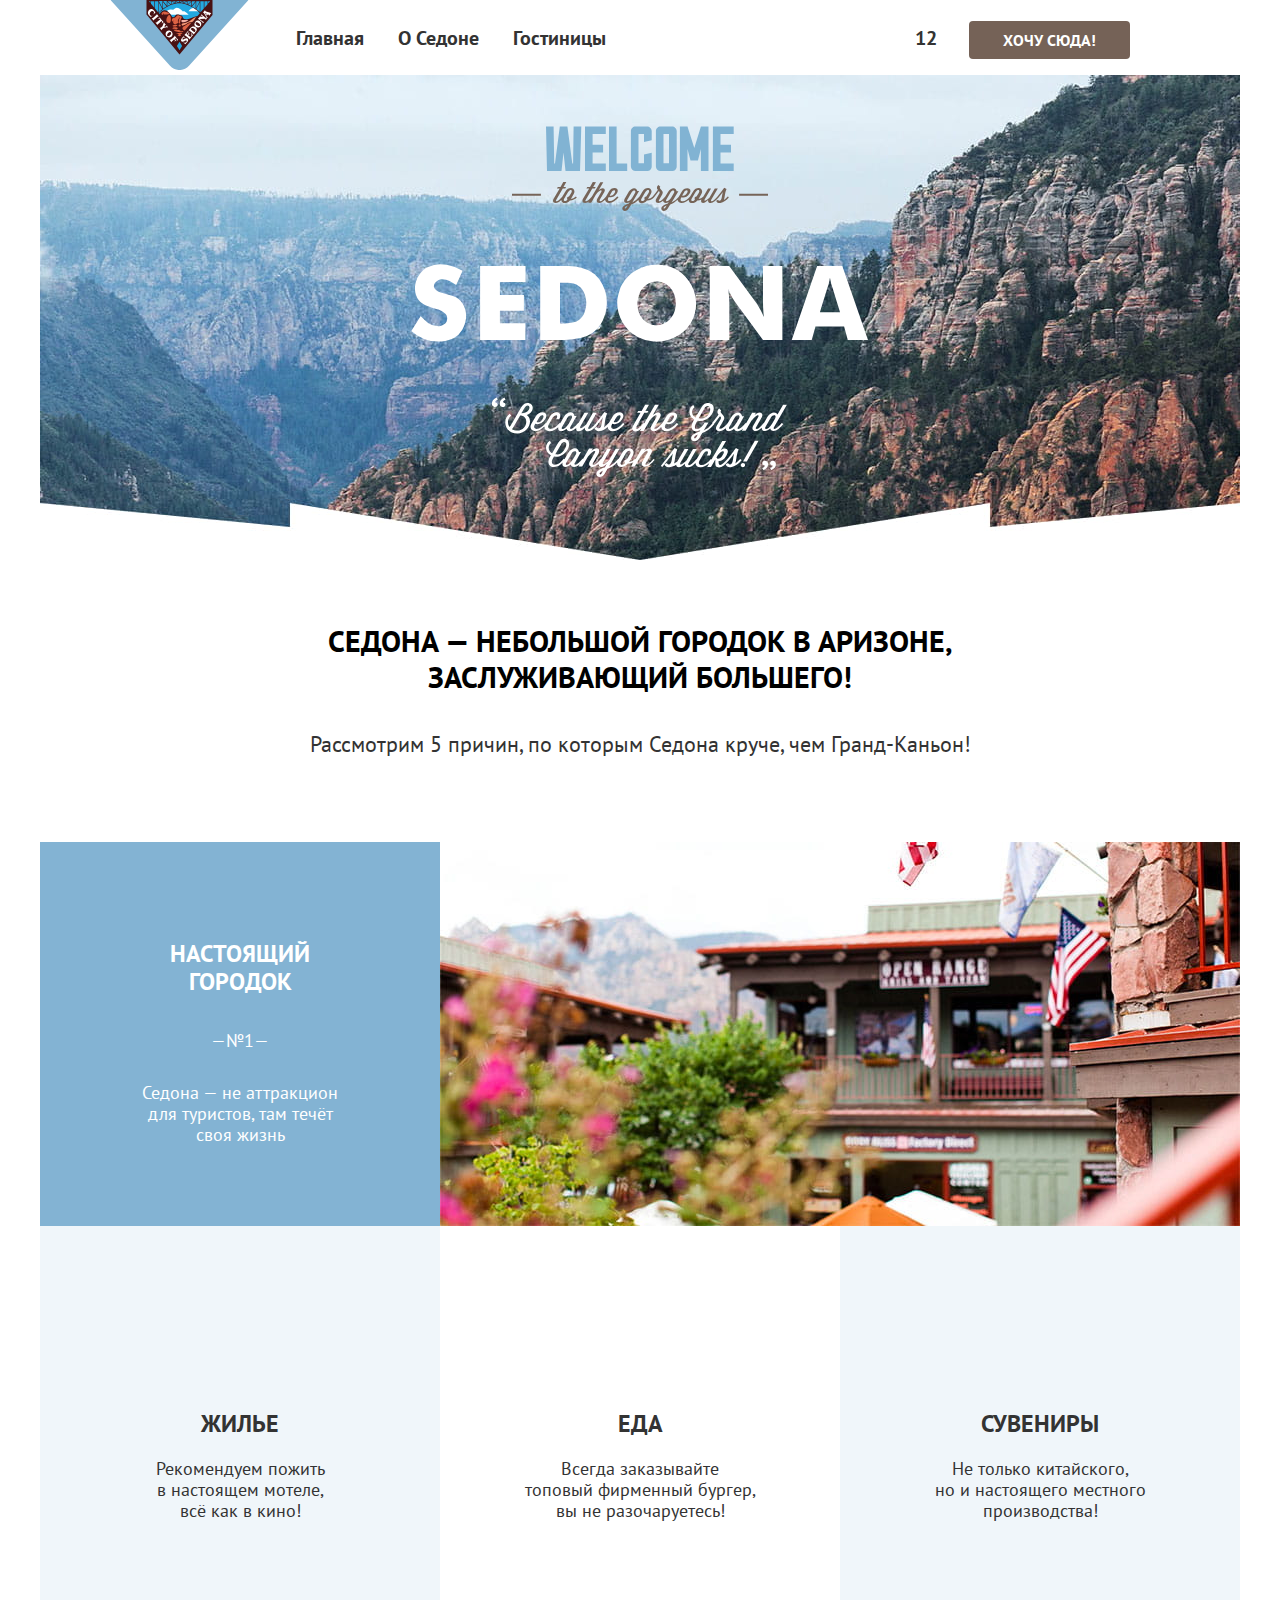
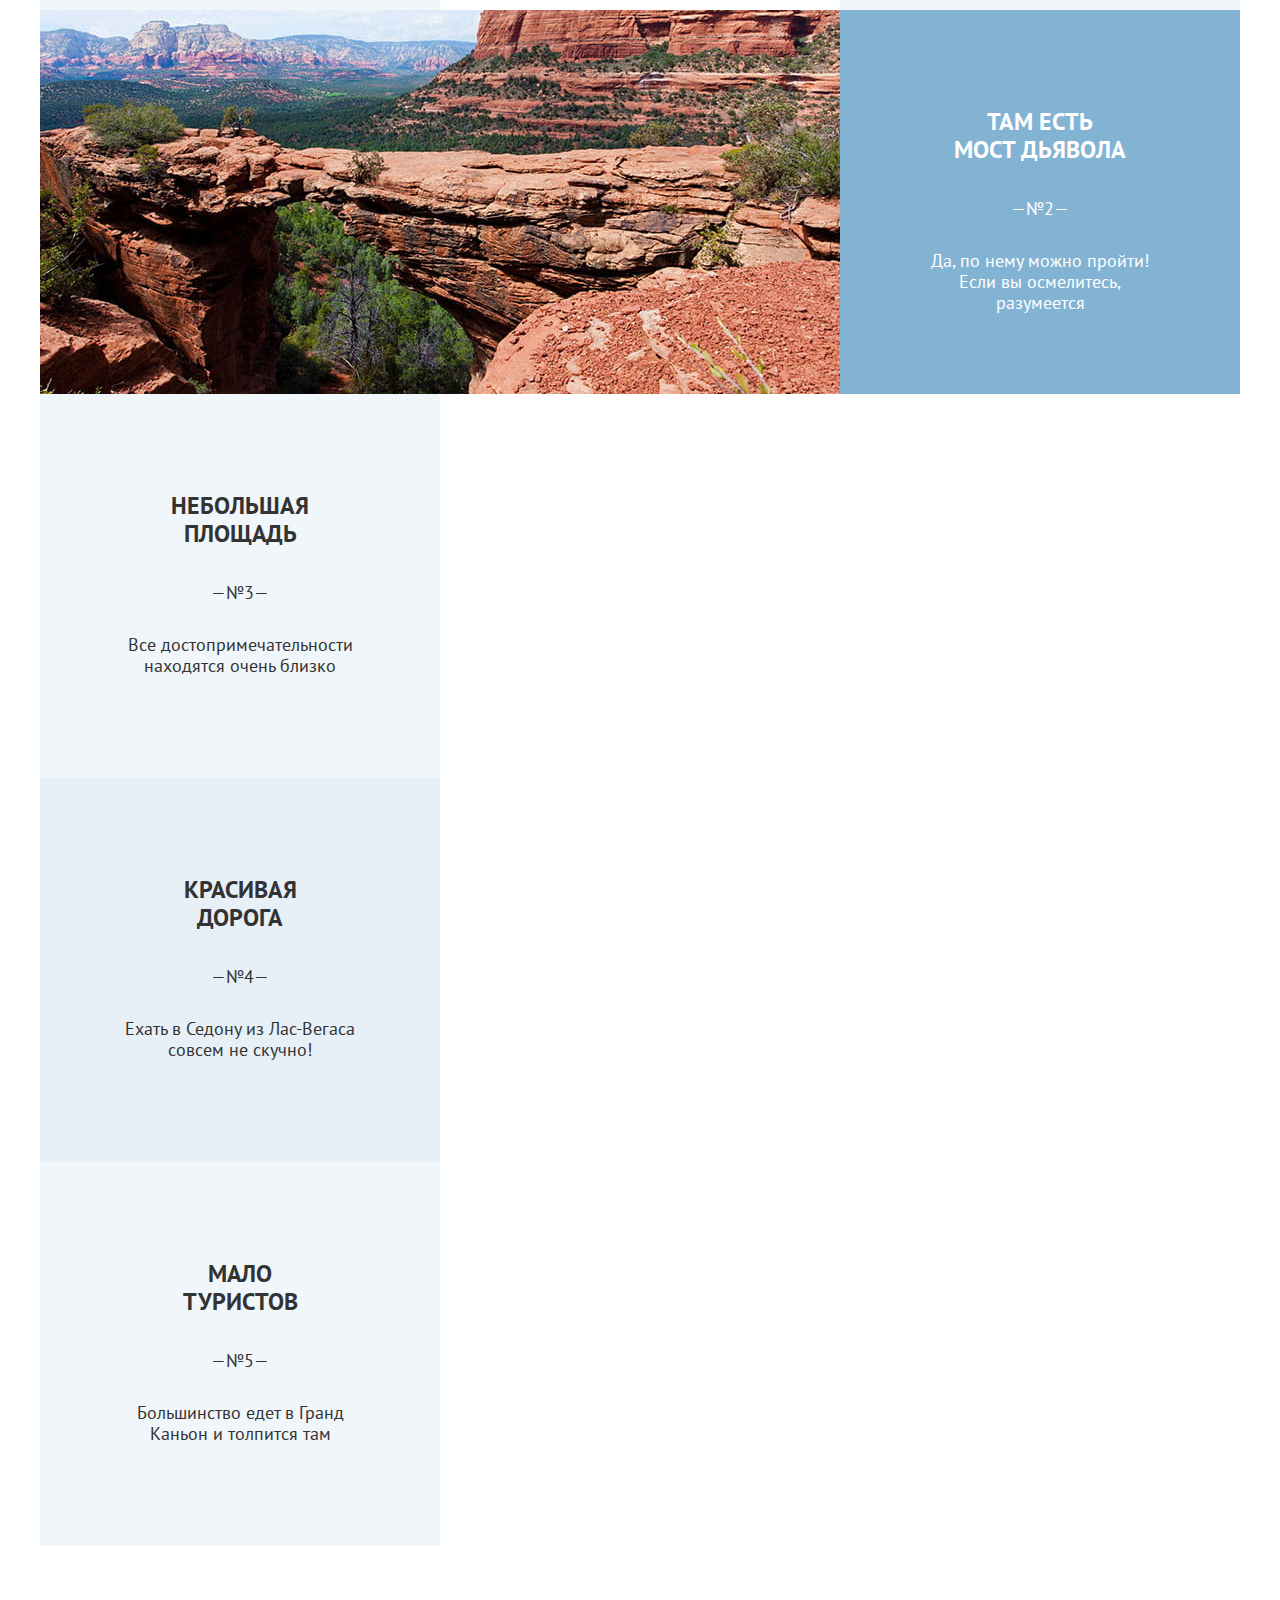
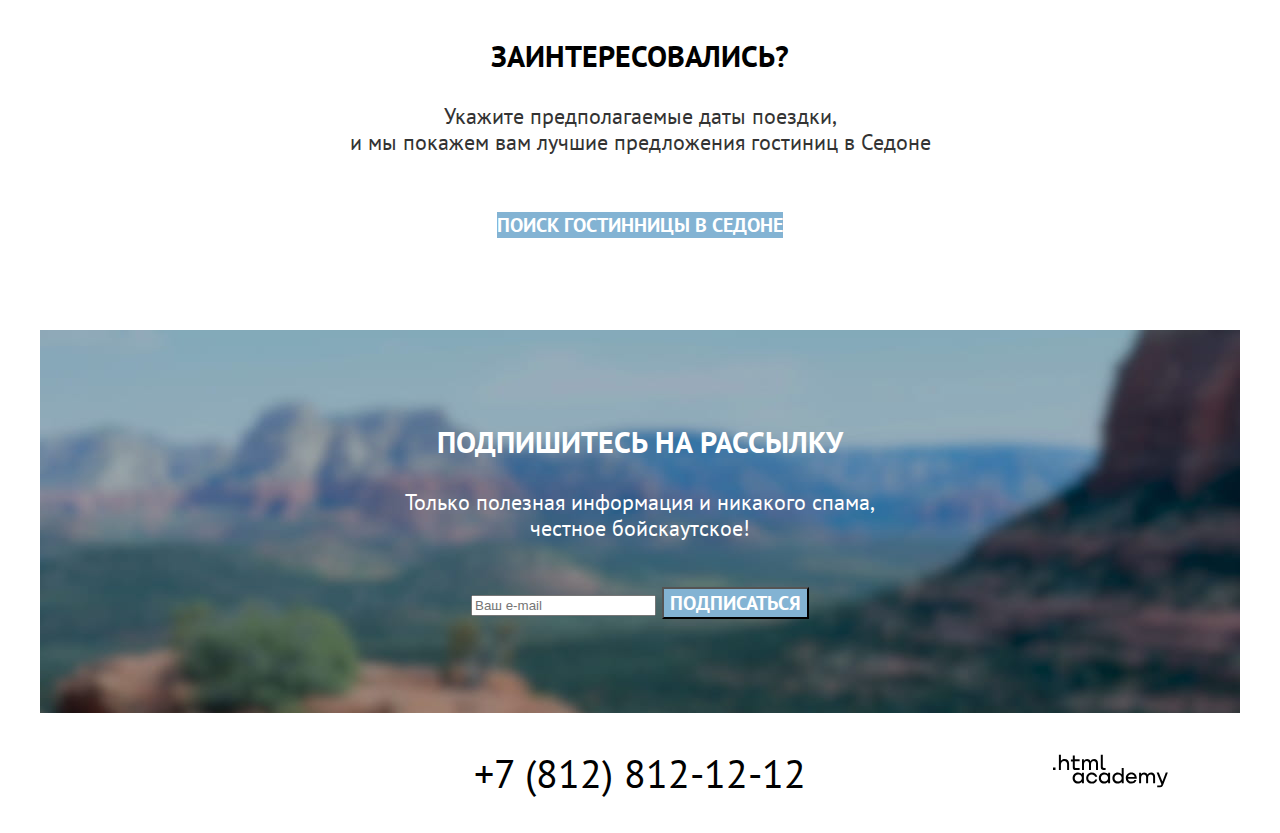
==== index.html @ 2a16dd1c "Внес правки" ====
<!DOCTYPE html>
<html lang="ru">

<head>
	<meta charset="utf-8" />
	<title>HTML Academy: Седона</title>
	<link rel="stylesheet" href="styles/styles.css" />
</head>

<body>
	<div class="page-container">
		<header class="page-header">
			<nav class="navigation">
				<a class="navigation-logo" href="index.html">
					<img class="page-header-logo" src="images/logo/sedona.svg" width="139" height="70"
						alt="Логотип «Седона»." />
				</a>
				<ul class="navigation-list">
					<li class="navigation-item">
						<a class="navigation-link navigation-link-current" href="index.html">Главная</a>
					</li>
					<li class="navigation-item">
						<a class="navigation-link" href="#">О Седоне</a>
					</li>
					<li class="navigation-item">
						<a class="navigation-link" href="catalog.html">Гостиницы</a>
					</li>
				</ul>
				<ul class="navigation-list navigation-user">
					<li class="navigation-item">
						<a class="navigation-link-user" href="#">
							<span class="visually-hidden"> Поиск </span>
						</a>
					</li>
					<li class="navigation-item">
						<a class="navigation-link-user" href="#">
							<span class="visually-hidden"> Избранное </span>
							<span class="badge">12</span>
						</a>
					</li>
					<li class="navigation-item">
						<a class="navigation-link-button" href="#">Хочу сюда!</a>
					</li>
				</ul>
			</nav>
		</header>

		<main class="main-container main-index">
			<div class="main-header">
				<h1 class="visually-hidden">Welcome to the gorgeous Sedona</h1>
				<img class="logo" src="images/welcome.svg" alt="Добро пожаловать." />
			</div>
			<section class="reasons">
				<div class="sedona-description">
					<strong class="strong-title">Седона — небольшой городок в Аризоне, <br />заслуживающий
						большего!</strong>
					<h2 class="main-title">
						Рассмотрим 5 причин, по которым Седона круче, чем Гранд-Каньон!
					</h2>
				</div>
				<ol class="reasons-list">
					<li class="reasons-list">
						<div class="reasons-item-city">
							<div class="reasons-item">
								<h3 class="reasons-title">Настоящий <br />городок</h3>
								<span class="reasons-number">—№1—</span>
								<p class="reasons-description">
									Седона — не аттракцион <br />для туристов, там течёт
									<br />своя жизнь
								</p>
							</div>
							<img src="images/reasons/photo-1.jpg" width="800" height="384" alt="Настоящий городок." />
						</div>
						<ul class="advantages-list">
							<li class="advantages-item">
								<h4 class="advantages-title">Жилье</h4>
								<p class="advantages-description">
									Рекомендуем пожить <br />в настоящем мотеле, <br />всё как в
									кино!
								</p>
							</li>
							<li class="advantages-item">
								<h4 class="advantages-title">Еда</h4>
								<p class="advantages-description">
									Всегда заказывайте <br />топовый фирменный бургер, <br />вы
									не разочаруетесь!
								</p>
							</li>
							<li class="advantages-item">
								<h4 class="advantages-title">Сувениры</h4>
								<p class="advantages-description">
									Не только китайского, <br />но и настоящего местного
									<br />производства!
								</p>
							</li>
						</ul>
					</li>
					<li class="reasons-list">
						<div class="reasons-item-city">
							<img src="images/reasons/photo-2.jpg" width="800" height="384" alt="Мост дьявола." />
							<div class="reasons-item">
								<h3 class="reasons-title">Там есть <br />мост дьявола</h3>
								<span class="reasons-number">—№2—</span>
								<p class="reasons-description">
									Да, по нему можно пройти! <br />Если вы осмелитесь,
									<br />разумеется
								</p>
							</div>
						</div>
					</li>
					<li class="reasons-item">
						<h3 class="reasons-title">Небольшая <br />площадь</h3>
						<span class="reasons-number">—№3—</span>
						<p class="reasons-description">
							Все достопримечательности <br />находятся очень близко
						</p>
					</li>
					<li class="reasons-item">
						<h3 class="reasons-title">Красивая <br />дорога</h3>
						<span class="reasons-number">—№4—</span>
						<p class="reasons-description">
							Ехать в Седону из Лас-Вегаса <br />совсем не скучно!
						</p>
					</li>
					<li class="reasons-item">
						<h3 class="reasons-title">Мало <br />туристов</h3>
						<span class="reasons-number">—№5—</span>
						<p class="reasons-description">
							Большинство едет в Гранд <br />
							Каньон и толпится там
						</p>
						<p class="reasons-description"></p>
					</li>
				</ol>
			</section>
			<section class="hotels">
				<h2 class="hotels-title">Заинтересовались?</h2>
				<p class="hotels-description">
					Укажите предполагаемые даты поездки, <br />и мы покажем вам лучшие
					предложения гостиниц в Седоне
				</p>
				<a class="button button-all" href="catalog.html">Поиск гостинницы в Седоне</a>
			</section>
			<section class="newsletter">
				<h2 class="newsletter-title">Подпишитесь на рассылку</h2>
				<p class="newsletter-description">
					Только полезная информация и никакого спама, <br />честное
					бойскаутское!
				</p>
				<form class="newsletter-form" action="https://echo.htmlacademy.ru/" method="post">
					<input class="field" placeholder="Ваш e-mail" type="email" name="newsletter-email" required />
					<button class="button newsletter-button" type="submit">
						Подписаться
					</button>
				</form>
			</section>
		</main>

		<footer class="page-footer">
			<section class="footer-social">
				<ul class="footer-social-list">
					<li class="footer-social-item">
						<a class="button" href="https://twitter.com/htmlacademy_ru">
							<span class="visually-hidden">Твиттер</span>
						</a>
					</li>
					<li class="footer-social-item">
						<a class="button" href="https://www.facebook.com/htmlacademy">
							<span class="visually-hidden">Фейсбук</span>
						</a>
					</li>
					<li class="footer-social-item">
						<a class="button" href="https://www.youtube.com/c/HTMLAcademyRUS">
							<span class="visually-hidden">Ютуб</span>
						</a>
					</li>
				</ul>
			</section>
			<div class="footer-contact">
				<a href="tel:+78128121212">+7 (812) 812-12-12</a>
			</div>
			<div>
				<a class="logo_htmlacademy" href="https://htmlacademy.ru/">
					<img class="footer-logo" src="images/logo/htmlacademy.svg" width="115" height="34"
						alt="Логотип HTML Academy." />
				</a>
			</div>
		</footer>
	</div>
</body>

</html>
---- styles/styles.css ----
@font-face {
  font-family: "PT Sans";
  font-style: normal;
  font-weight: 400;
  src: url("../fonts/ptsans-400.woff2") format("woff2");
  font-display: swap;
}

@font-face {
  font-family: "PT Sans";
  font-style: normal;
  font-weight: 700;
  src: url("../fonts/ptsans-700.woff2") format("woff2");
  font-display: swap;
}

html {
  height: 100%;
}

body {
  margin: 0;
  display: flex;
  flex-direction: column;
  min-height: 100%;
  font-family: "PT Sans", sans-serif;
  font-size: 22px;
  line-height: 26px;
  color: #333333;
  background-color: #ffffff;
}

.button {
  font-family: inherit;
  font-size: 20px;
  line-height: 26px;
  font-weight: 700;
  text-align: center;
  color: #ffffff;
  background-color: #83b3d3;
  text-decoration: none;
  text-transform: uppercase;
}

.button-secondary {
  font-family: inherit;
  font-size: 18px;
  line-height: 23px;
  font-weight: 400;
  text-align: center;
  color: #ffffff;
  background-color: transparent;
  text-decoration: none;
}

.page-header {
  background-color: #ffffff;
}

.navigation {
  display: flex;
  width: 1060px;
  margin: 0 auto;
}

.navigation-logo {
  width: 139px;
  margin-right: 30px;
}

.navigation-list {
  display: flex;
  flex-wrap: wrap;
  width: 450px;
  margin: 0;
  padding: 0;
  list-style-type: none;
  align-items: center;
}

.navigation-user {
  max-width: 310px;
  margin-left: auto;
  padding: 0;
}

.navigation-user .navigation-link-user {
  min-width: 19px;
  min-height: 19px;
}

.navigation-link {
  margin: 0 17px;
  font-size: 20px;
  line-height: 26px;
  font-weight: 700;
  text-align: center;
  color: inherit;
  text-decoration: none;
}

.navigation-link-button {
  color: #ffffff;
  background-color: #756257;
  padding: 9px 34px;
  border-radius: 4px;
  font-weight: 700;
  font-size: 16px;
  line-height: 20px;
  text-align: center;
  text-transform: uppercase;
  text-decoration: none;
  margin-left: 20px;
}

.navigation-link-user {
  display: block;
  padding: 24px 12px;
  font-size: 20px;
  line-height: 26px;
  font-weight: 700;
  text-align: center;
  color: inherit;
  text-decoration: none;
}

.sedona-description {
  padding-top: 63px;
  padding-bottom: 80px;
}

.main-container {
  flex-grow: 1;
}

.main-index {
  text-align: center;
}

.main-header {
  padding-top: 51px;
  padding-bottom: 82px;
  color: #333333;
  background-color: #ffffff;
  background-image: url("../images/background/bg-header.jpg");
  background-size: 100% auto;
  background-repeat: no-repeat;
}

.page-container {
  width: 1200px;
  margin: 0 auto;
  padding: 0 40px;
}

.logo {
  display: block;
  margin: 0 auto;
}

.strong-title {
  margin: 0;
  color: #000000;
  font-size: 30px;
  line-height: 36px;
  font-weight: 700;
  text-transform: uppercase;
}

.main-title {
  margin-top: 31px;
  margin-bottom: 0;
  font-weight: 400;
  font-size: 22px;
  line-height: 36px;
}

.reasons-list {
  display: flex;
  flex-direction: column;
  justify-content: space-between;
  margin: 0;
  padding: 0;
  list-style-type: none;
}

.advantages-list {
  display: flex;
  justify-content: space-between;
  margin: 0;
  padding: 0;
  list-style-type: none;
}

.advantages-title,
.reasons-title {
  margin: 0;
  font-weight: 700;
  font-size: 24px;
  line-height: 28px;
  text-transform: uppercase;
}

.reasons-title {
  margin-top: 98px;
  margin-bottom: 30px;
}

.advantages-title {
  margin-top: 184px;
  margin-bottom: 20px;
}

.reasons-number,
.reasons-description,
.advantages-description {
  margin: 0;
  font-weight: normal;
  font-size: 18px;
  line-height: 21px;
}

.reasons-description {
  margin-top: 30px;
}

.advantages-item,
.reasons-item {
  width: 400px;
  min-height: 384px;
}

.reasons-item-city {
  display: flex;
}

.reasons-item:nth-child(-n + 2) {
  color: #ffffff;
  background-color: #83b3d3;
}

.reasons-item:nth-child(2n + 3),
.advantages-item:nth-child(odd) {
  background-color: rgba(131, 179, 211, 0.12);
}

.reasons-item:nth-child(4) {
  background-color: rgba(131, 179, 211, 0.2);
}

.hotels {
  padding: 92px 0;
}

.hotels-title {
  margin: 0;
  color: #000000;
  font-size: 30px;
  line-height: 36px;
  text-transform: uppercase;
}

.hotels-description {
  margin: 29px 0 56px;
  font-size: 22px;
  line-height: 26px;
}

.newsletter {
  padding: 94px 0;
  color: #000000;
  background-color: #ffffff;
  background-image: url("../images/background/bg-newsletter.jpg");
  background-size: 100% auto;
  background-repeat: no-repeat;
}

.newsletter-title {
  margin: 0;
  color: #ffffff;
  font-size: 30px;
  line-height: 36px;
  text-transform: uppercase;
}

.newsletter-description {
  margin: 29px 0 46px;
  color: #ffffff;
  font-size: 22px;
  line-height: 26px;
}

.page-footer {
  display: flex;
  padding: 40px 72px 36px;
  font-size: 40px;
  font-weight: 400;
  line-height: 40px;
}

.footer-social {
  width: 160px;
  margin-right: 8px;
}

.footer-social-list {
  display: flex;
  flex-wrap: wrap;
  margin: 0;
  padding: 0;
  list-style-type: none;
}

.footer-social-item {
  width: 40px;
  height: 40px;
  margin-right: 4px;
  margin-bottom: 4px;
}

.footer-social-item:nth-child(3n) {
  margin-right: 0;
}

.footer-contact {
  text-align: center;
  margin-left: auto;
  width: 720px;
}

.logo_htmlacademy {
  margin-left: 53px;
  width: 115px;
}

.page-footer a {
  color: #000000;
  text-decoration: none;
}

.main-inner {
  color: #333333;
  background-color: #ffffff;
}

.catalog-header {
  padding: 35px 72px 83px;
  margin-bottom: 44px;
  color: #ffffff;
  background-image: url("../images/background/bg-catalog.jpg");
  background-size: 100% auto;
  background-repeat: no-repeat;
}

.inner-header-title {
  margin-top: 0;
  margin-bottom: 5px;
  font-size: 60px;
  line-height: 78px;
  font-weight: 700;
}

.breadcrumbs {
  display: flex;
  margin: 0 0 45px;
  padding: 0;
  color: #ffffff;
  list-style-type: none;
}

.breadcrumbs-link {
  margin-right: 26px;
  color: inherit;
  font-size: 16px;
  line-height: 21px;
}

.catalog-filter-title {
  margin: 0;
  font-size: 20px;
  line-height: 26px;
  font-weight: 700;
}

.catalog-filter-list {
  font-size: 18px;
  line-height: 23px;
  margin: 0;
  padding: 0;
  list-style-type: none;
}

.catalog {
  margin: 0;
  font-size: 30px;
  line-height: 39px;
  font-weight: 700;
  text-transform: uppercase;
}

.catalog-info {
  display: flex;
  align-items: center;
  margin-bottom: 53px;
}

.catalog-info-display {
  display: flex;
  margin-left: 81px;
}

.select-control {
  margin-left: auto;
}

.button-light {
  width: 48px;
  height: 48px;
  background-color: #ffffff;
}

.hotel-card {
  margin: 0;
  padding: 0;
}

.hotel-card-title {
  margin: 0;
  color: #000000;
  font-size: 24px;
  line-height: 31px;
  font-weight: 700;
}

.hotel-card-link {
  color: #ffffff;
  background-color: #756257;
  font-size: 16px;
  line-height: 21px;
  font-weight: 700;
  text-transform: uppercase;
  text-decoration: none;
}

.hotel-card-description {
  margin: 0;
  font-size: 18px;
  line-height: 23px;
}

.hotel-card-button {
  color: #ffffff;
  background-color: #83b3d3;
  font-size: 16px;
  line-height: 21px;
  font-weight: 700;
  text-transform: uppercase;
}

.hotel-card-button-active {
  color: #ffffff;
  background-color: #7db54f;
  font-size: 16px;
  line-height: 21px;
  font-weight: 700;
  text-transform: uppercase;
}

.rating-area {
  margin: 0;
  color: #333333;
  background-color: #f2f2f2;
  font-size: 16px;
  line-height: 21px;
  text-transform: uppercase;
}

.button-show-more {
  color: #ffffff;
  background-color: #83b3d3;
  font-size: 20px;
  line-height: 26px;
  font-weight: 700;
}

.pagination-container {
  display: flex;
  align-items: center;
  margin-top: 30px;
  margin-bottom: 73px;
}

.pagination {
  display: flex;
  margin: 0;
  padding: 0;
  list-style-type: none;
}

.pagination-item:not(:last-child) {
  margin-right: 8px;
}

.pagination-link {
  display: block;
  box-sizing: border-box;
  width: 55px;
  height: 55px;
  padding: 14px 0;
  color: #ffffff;
  background-color: #83b3d3;
  text-decoration: none;
  font-size: 20px;
  line-height: 26px;
  font-weight: 700;
  align-items: center;
  text-align: center;
  border-radius: 4px;
}

.hotels-on-page {
  display: flex;
  align-items: center;
  margin-left: auto;
}

.hotels-on-page label {
  font-size: 18px;
  line-height: 23px;
}

.number {
  margin-left: 51px;
}

.pagination-current {
  color: #333333;
  background-color: #f2f2f2;
}

.newsletter-catalog {
  margin-bottom: 140px;
  color: #000000;
  background-color: #fff;
  text-align: center;
}

.newsletter-catalog-title {
  margin: 0 0 46px;
  color: #000000;
  font-size: 30px;
  line-height: 36px;
  text-transform: uppercase;
}

.newsletter-catalog-description {
  margin: 0 0 46px;
  color: #333333;
  font-size: 22px;
  line-height: 26px;
}

.catalog-filter {
  display: flex;
}

.filter-button {
  display: flex;
  flex-direction: column;
  margin-left: 81px;
}

.filter-price {
  margin-left: 167px;
}

.filter-type-of-hotel {
  margin-left: 67px;
}

.visually-hidden {
  position: absolute;
  width: 1px;
  height: 1px;
  margin: -1px;
  padding: 0;
  border: 0;
  clip: rect(0 0 0 0);
  overflow: hidden;
}
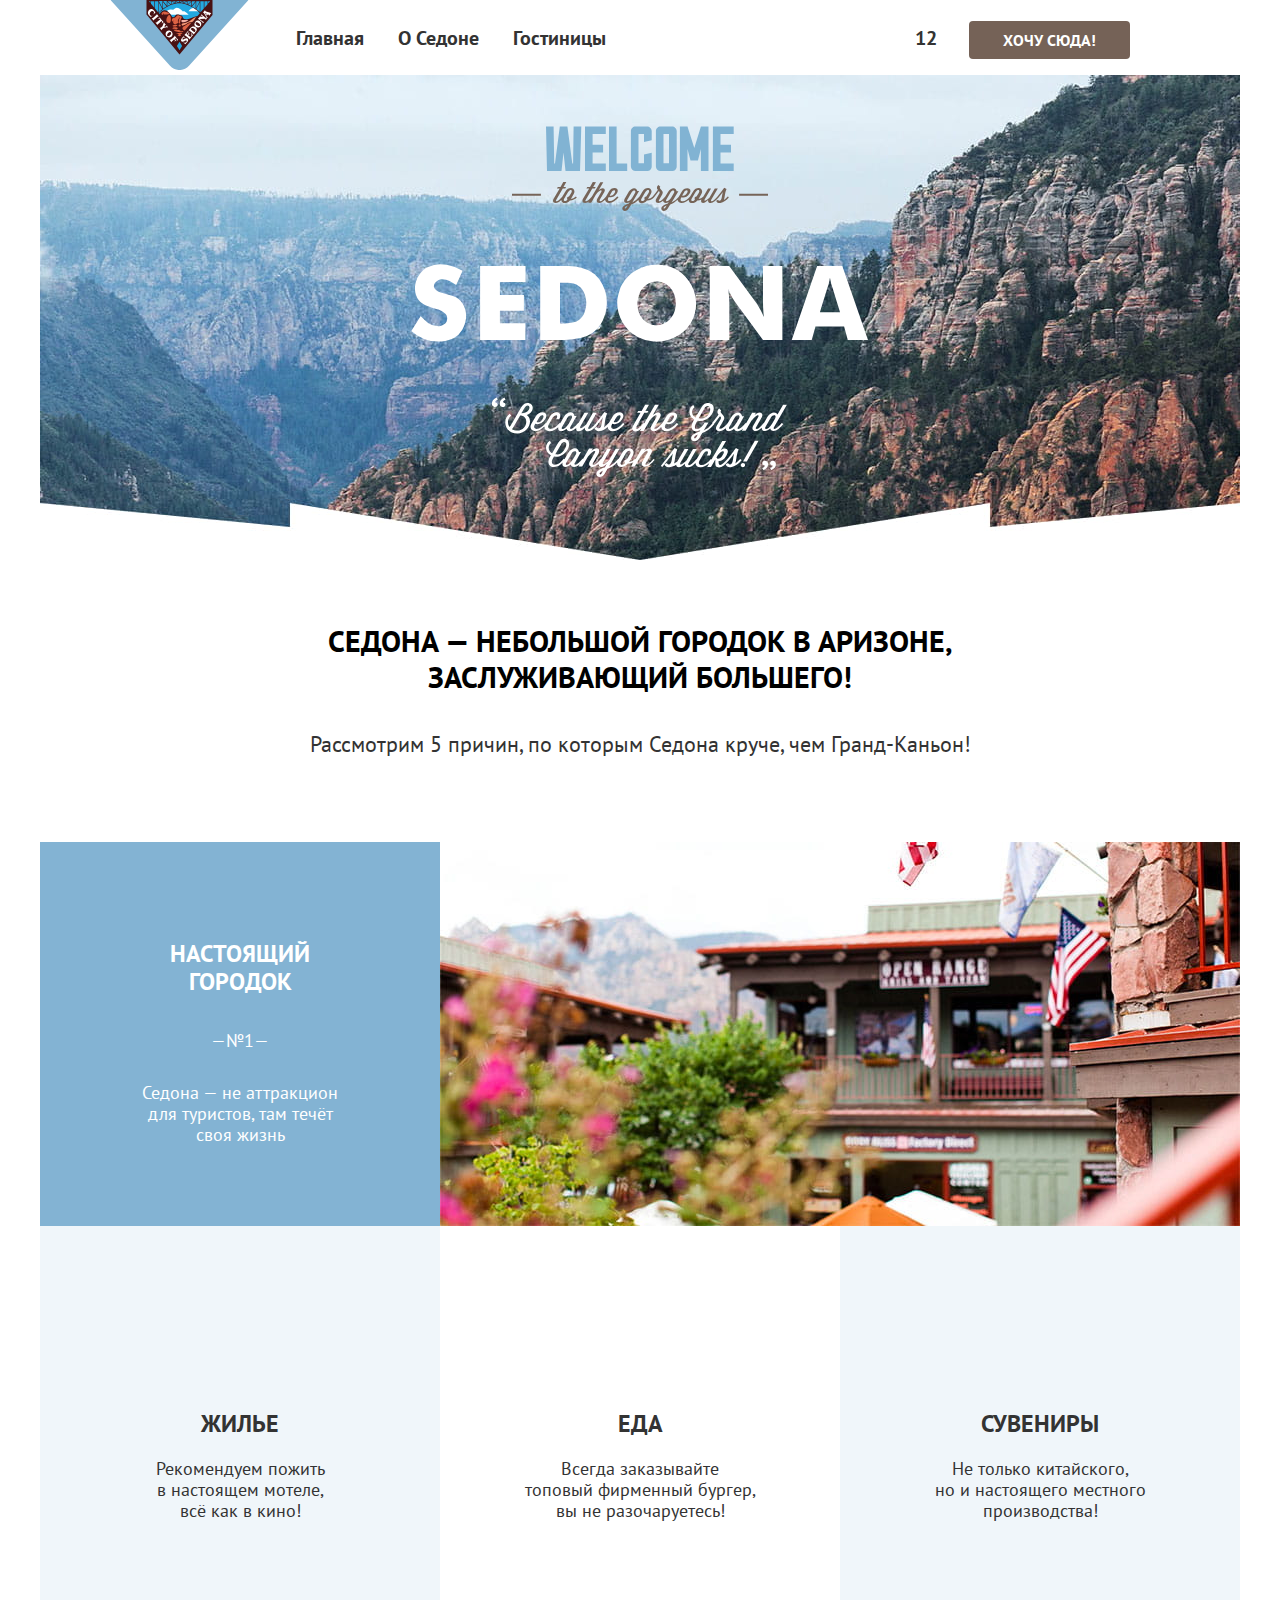
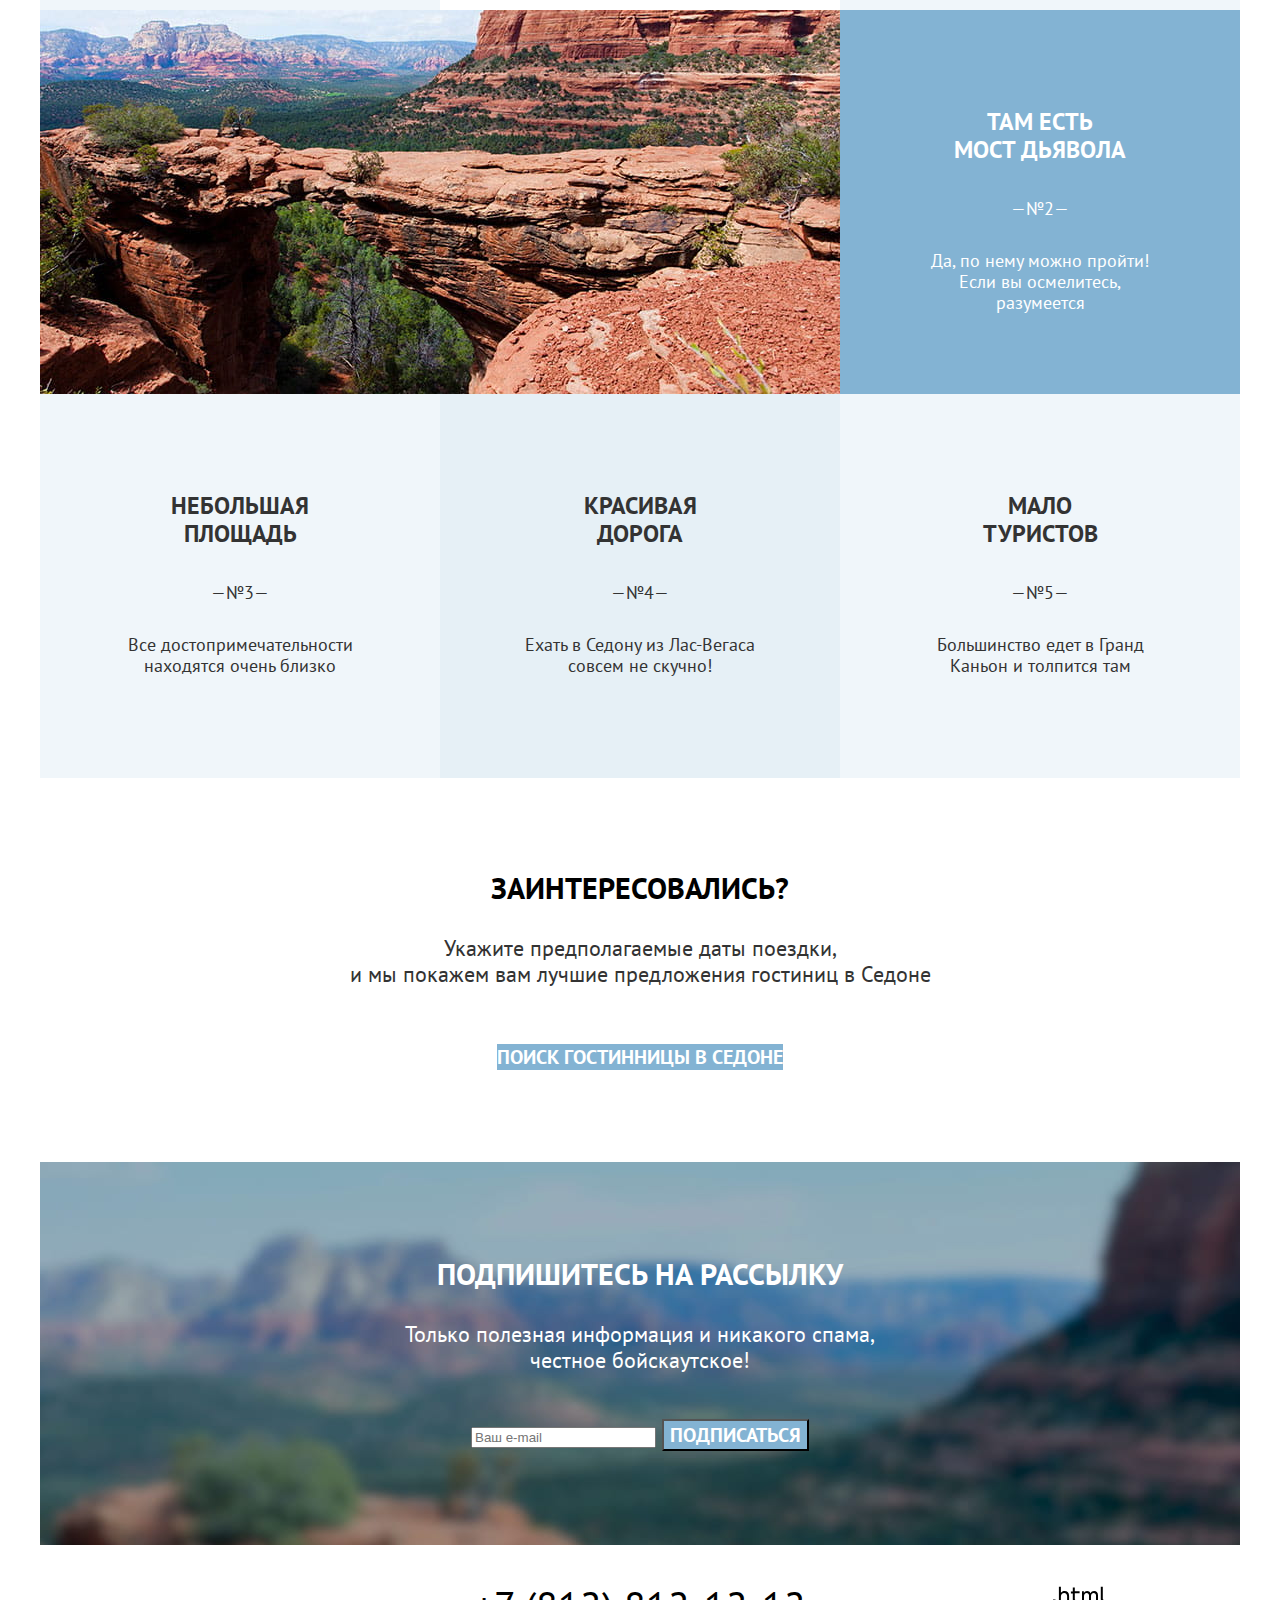
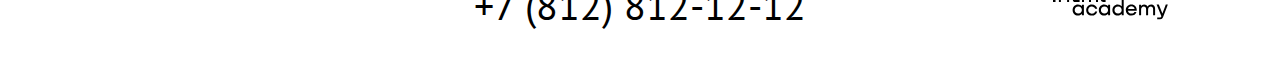
==== commit 100910d1: "Постройте мелкие сетки на гридах для подходящих компонентов" ====
--- a/index.html
+++ b/index.html
@@ -59,17 +59,18 @@
 					</h2>
 				</div>
 				<ol class="reasons-list">
-					<li class="reasons-list">
-						<div class="reasons-item-city">
-							<div class="reasons-item">
-								<h3 class="reasons-title">Настоящий <br />городок</h3>
-								<span class="reasons-number">—№1—</span>
-								<p class="reasons-description">
-									Седона — не аттракцион <br />для туристов, там течёт
-									<br />своя жизнь
-								</p>
-							</div>
-							<img src="images/reasons/photo-1.jpg" width="800" height="384" alt="Настоящий городок." />
+					<li class="reasons-list-main">
+						<div class="reasons-item">
+							<h3 class="reasons-title">Настоящий <br />городок</h3>
+							<span class="reasons-number">—№1—</span>
+							<p class="reasons-description">
+								Седона — не аттракцион <br />для туристов, там течёт
+								<br />своя жизнь
+							</p>
+						</div>
+						<div class="reasons-image-wrapper">
+							<img class="reasons-foto" src="images/reasons/photo-1.jpg" width="800" height="384"
+								alt="Настоящий городок." />
 						</div>
 						<ul class="advantages-list">
 							<li class="advantages-item">
@@ -95,17 +96,18 @@
 							</li>
 						</ul>
 					</li>
-					<li class="reasons-list">
-						<div class="reasons-item-city">
-							<img src="images/reasons/photo-2.jpg" width="800" height="384" alt="Мост дьявола." />
-							<div class="reasons-item">
-								<h3 class="reasons-title">Там есть <br />мост дьявола</h3>
-								<span class="reasons-number">—№2—</span>
-								<p class="reasons-description">
-									Да, по нему можно пройти! <br />Если вы осмелитесь,
-									<br />разумеется
-								</p>
-							</div>
+					<li class="reasons-list-main">
+						<div class="reasons-image-wrapper">
+							<img class="reasons-foto" src="images/reasons/photo-2.jpg" width="800" height="384"
+								alt="Мост дьявола." />
+						</div>
+						<div class="reasons-item">
+							<h3 class="reasons-title">Там есть <br />мост дьявола</h3>
+							<span class="reasons-number">—№2—</span>
+							<p class="reasons-description">
+								Да, по нему можно пройти! <br />Если вы осмелитесь,
+								<br />разумеется
+							</p>
 						</div>
 					</li>
 					<li class="reasons-item">
--- a/styles/styles.css
+++ b/styles/styles.css
@@ -177,19 +177,28 @@
 
 .reasons-list {
   display: flex;
-  flex-direction: column;
+  flex-wrap: wrap;
+  margin: 0;
+  padding: 0;
+  list-style-type: none;
+}
+
+.reasons-list-main {
+  display: flex;
+  flex-wrap: wrap;
+}
+
+.advantages-list {
+  display: flex;
   justify-content: space-between;
   margin: 0;
   padding: 0;
   list-style-type: none;
 }
 
-.advantages-list {
-  display: flex;
-  justify-content: space-between;
-  margin: 0;
-  padding: 0;
-  list-style-type: none;
+.reasons-image-wrapper {
+  width: 800px;
+  min-height: 384px;
 }
 
 .advantages-title,
@@ -230,8 +239,8 @@
   min-height: 384px;
 }
 
-.reasons-item-city {
-  display: flex;
+.reasons-foto {
+  display: block;
 }
 
 .reasons-item:nth-child(-n + 2) {
@@ -419,70 +428,6 @@
   background-color: #ffffff;
 }
 
-.hotel-card {
-  margin: 0;
-  padding: 0;
-}
-
-.hotel-card-title {
-  margin: 0;
-  color: #000000;
-  font-size: 24px;
-  line-height: 31px;
-  font-weight: 700;
-}
-
-.hotel-card-link {
-  color: #ffffff;
-  background-color: #756257;
-  font-size: 16px;
-  line-height: 21px;
-  font-weight: 700;
-  text-transform: uppercase;
-  text-decoration: none;
-}
-
-.hotel-card-description {
-  margin: 0;
-  font-size: 18px;
-  line-height: 23px;
-}
-
-.hotel-card-button {
-  color: #ffffff;
-  background-color: #83b3d3;
-  font-size: 16px;
-  line-height: 21px;
-  font-weight: 700;
-  text-transform: uppercase;
-}
-
-.hotel-card-button-active {
-  color: #ffffff;
-  background-color: #7db54f;
-  font-size: 16px;
-  line-height: 21px;
-  font-weight: 700;
-  text-transform: uppercase;
-}
-
-.rating-area {
-  margin: 0;
-  color: #333333;
-  background-color: #f2f2f2;
-  font-size: 16px;
-  line-height: 21px;
-  text-transform: uppercase;
-}
-
-.button-show-more {
-  color: #ffffff;
-  background-color: #83b3d3;
-  font-size: 20px;
-  line-height: 26px;
-  font-weight: 700;
-}
-
 .pagination-container {
   display: flex;
   align-items: center;
@@ -588,3 +533,156 @@
   clip: rect(0 0 0 0);
   overflow: hidden;
 }
+
+.catalog-cards {
+  display: grid;
+  grid-template-columns: 339px 339px 339px;
+  margin: 0;
+  padding: 0;
+  gap: 19px;
+  margin-bottom: 34px;
+}
+
+.hotel-card {
+  display: flex;
+  flex-direction: column;
+  padding: 20px;
+}
+
+.hotel-card-image {
+  display: block;
+  width: 299px;
+  height: 206px;
+  margin-bottom: 16px;
+}
+
+.hotels-card-price {
+  display: flex;
+  justify-content: space-between;
+  align-items: flex-start;
+  padding: 0px;
+  margin-bottom: 16px;
+}
+
+.hotel-card-active {
+  display: flex;
+  justify-content: space-between;
+  align-items: center;
+  padding: 0px;
+  margin-bottom: 16px;
+}
+
+.hotel-card-button {
+  color: #ffffff;
+  background-color: #83b3d3;
+  font-family: PT Sans;
+  font-size: 16px;
+  line-height: 21px;
+  font-weight: 700;
+  text-align: center;
+  text-transform: uppercase;
+  text-decoration: none;
+  padding: 8px 20px;
+  border-radius: 4px;
+}
+
+.hotel-card-button-active {
+  color: #ffffff;
+  background-color: #7db54f;
+  font-family: PT Sans;
+  font-size: 16px;
+  line-height: 21px;
+  font-weight: 700;
+  text-align: center;
+  text-transform: uppercase;
+  text-decoration: none;
+  padding: 8px 20px;
+  border-radius: 4px;
+}
+
+.hotel-card-rate {
+  display: flex;
+  justify-content: space-between;
+  align-items: center;
+}
+
+.hotel-card-title {
+  margin: 0;
+  margin-bottom: 16px;
+  color: #000000;
+  font-size: 24px;
+  line-height: 31px;
+  font-weight: 700;
+}
+
+.hotel-card-link {
+  text-decoration: none;
+  margin: 0;
+  padding: 0;
+}
+
+.hotel-card-link-more {
+  color: #ffffff;
+  background-color: #756257;
+  font-size: 16px;
+  line-height: 21px;
+  font-weight: 700;
+  text-align: center;
+  text-transform: uppercase;
+  text-decoration: none;
+  padding: 8px 23px;
+  border-radius: 4px;
+}
+
+.hotel-card-description-hotel {
+  display: block;
+  width: 133px;
+  margin: 0;
+  margin-right: 25px;
+  font-size: 18px;
+  line-height: 23px;
+}
+
+.hotel-card-description-price {
+  display: block;
+  width: 143px;
+  margin: 0;
+  font-size: 18px;
+  line-height: 23px;
+}
+
+.rating-area {
+  margin: 0;
+  color: #333333;
+  background-color: #f2f2f2;
+  font-size: 16px;
+  line-height: 21px;
+  text-align: center;
+  text-transform: uppercase;
+  padding: 8px 32px;
+  border-radius: 4px;
+}
+
+.catalog-hotels {
+  padding: 0 72px;
+}
+
+.show-more {
+  display: flex;
+  justify-content: center;
+  padding: 30px 0;
+}
+
+.button-show-more {
+  color: #ffffff;
+  background-color: #83b3d3;
+  font-family: PT Sans;
+  font-size: 20px;
+  line-height: 26px;
+  font-weight: 700;
+  text-align: center;
+  text-transform: uppercase;
+  text-decoration: none;
+  padding: 17px 237px;
+  border-radius: 4px;
+}
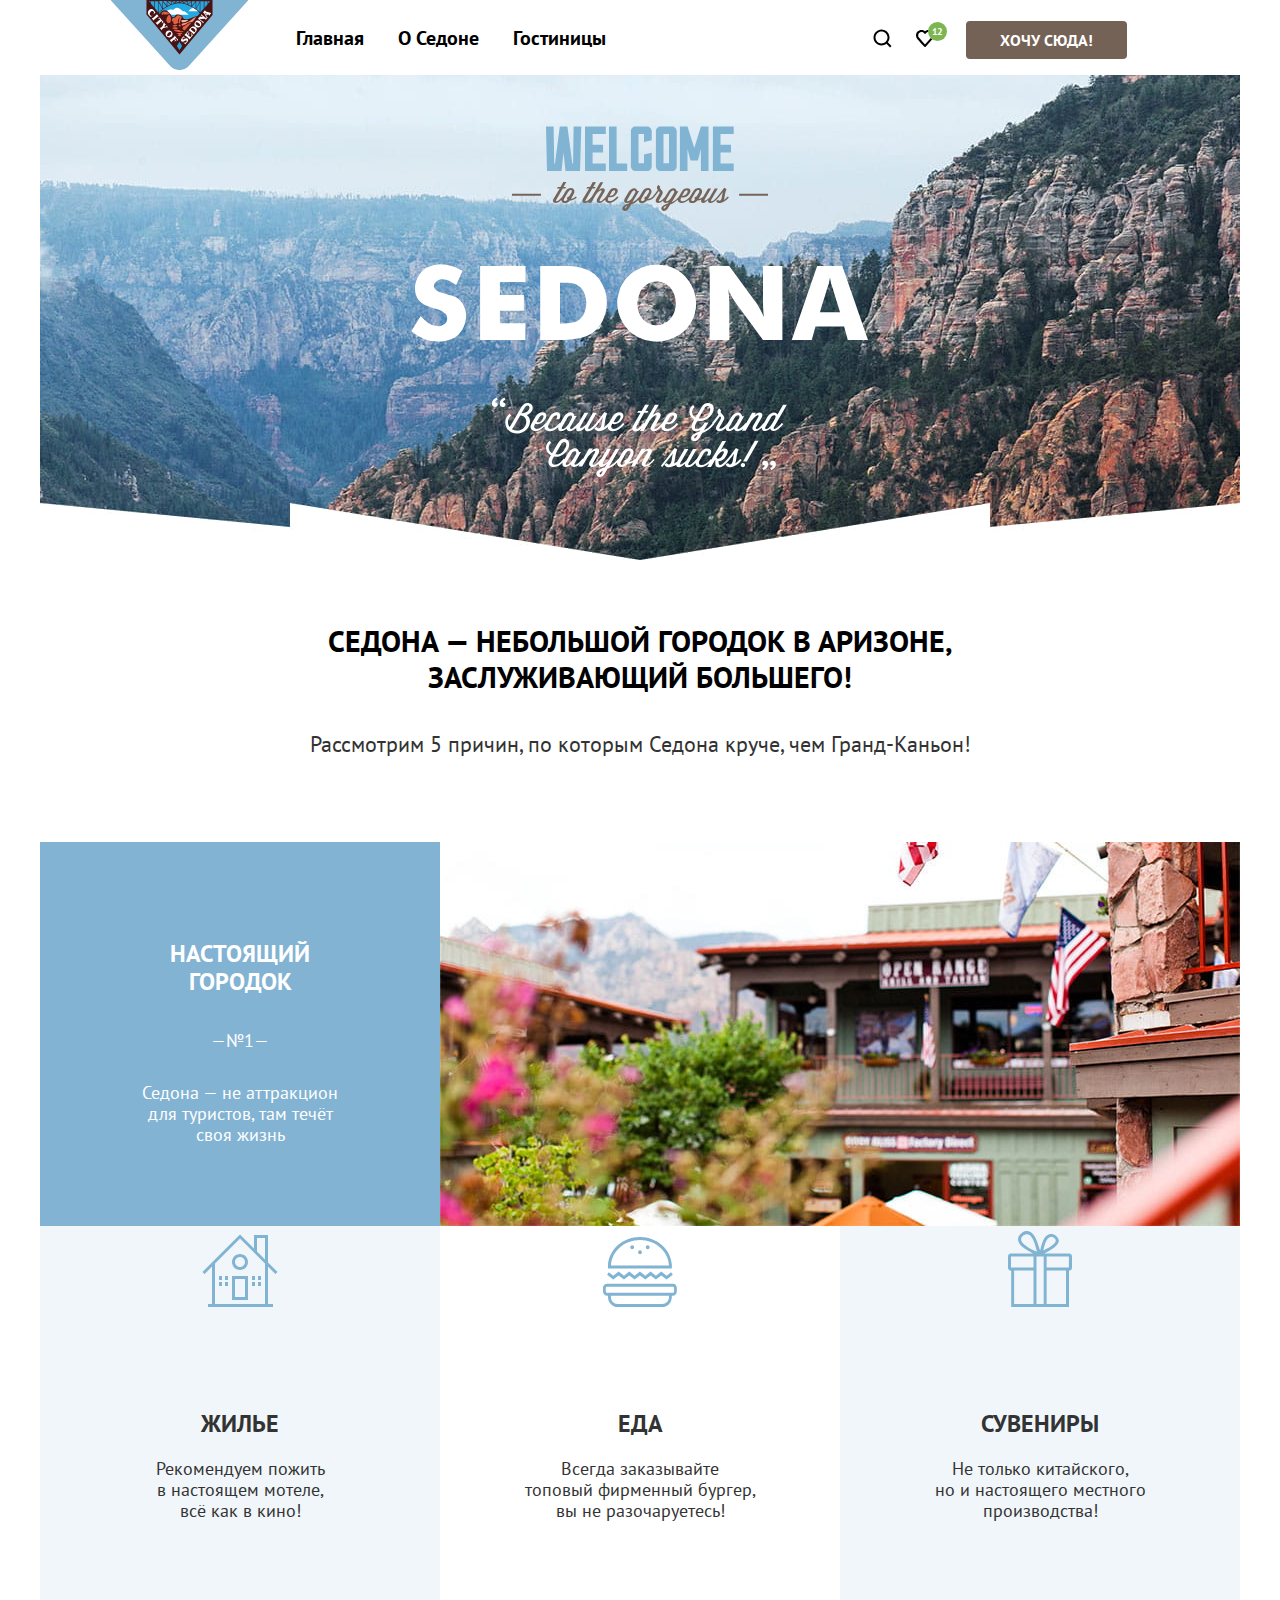
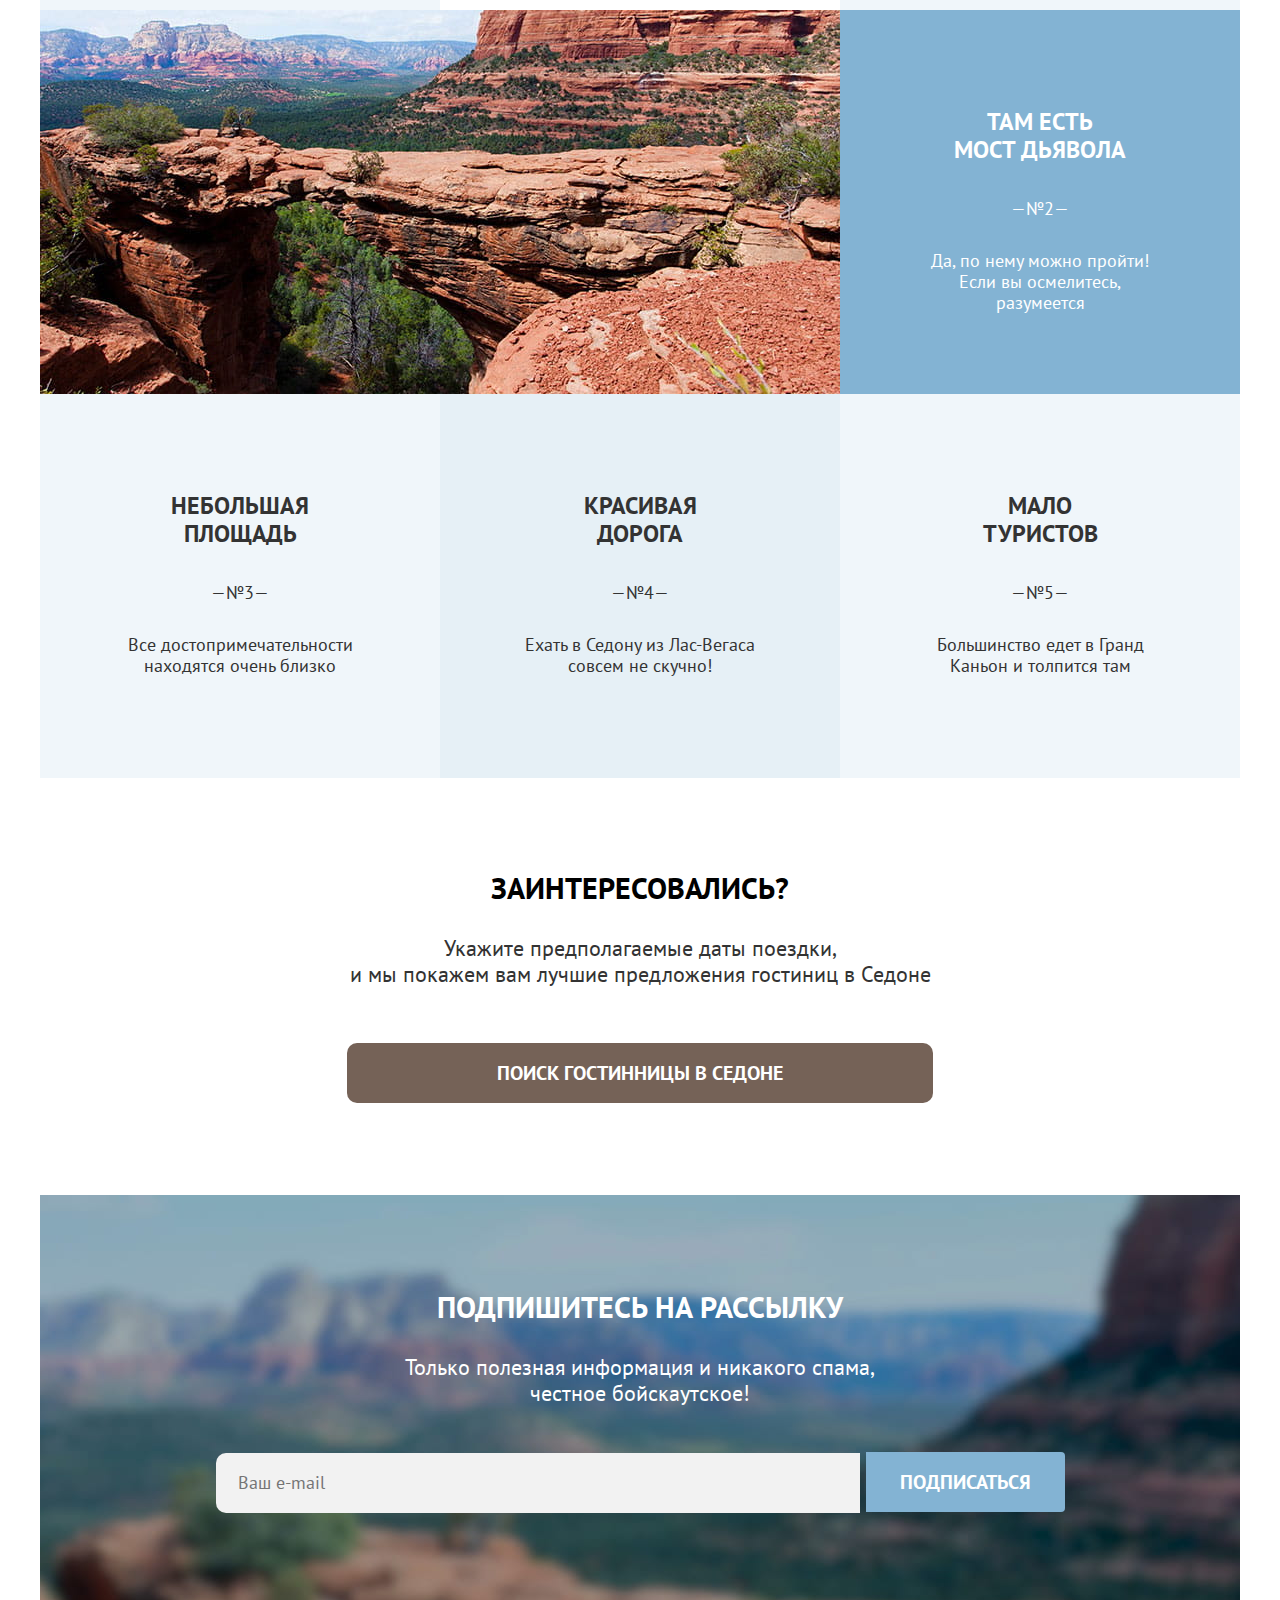
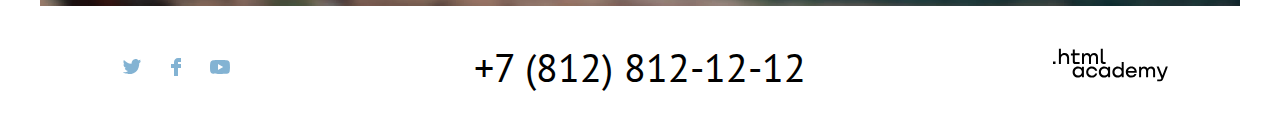
==== commit 2ebe7c3a: "Декоративные элементы на главной странице" ====
--- a/index.html
+++ b/index.html
@@ -29,11 +29,21 @@
 				<ul class="navigation-list navigation-user">
 					<li class="navigation-item">
 						<a class="navigation-link-user" href="#">
+							<svg class="navigation-icon" aria-hidden="true" focusable="false" width="20" height="20"
+								viewBox="0 0 20 20" fill="none" xmlns="http://www.w3.org/2000/svg">
+								<path
+									d="m19.5 18.008-3.7-3.68c1-1.292 1.7-2.983 1.7-4.872 0-4.376-3.6-7.956-8-7.956s-8 3.68-8 8.055c0 4.376 3.6 7.956 8 7.956 1.8 0 3.5-.597 4.9-1.69l3.7 3.679 1.4-1.492Zm-10-2.486c-3.3 0-6-2.685-6-5.967 0-3.282 2.7-5.967 6-5.967s6 2.685 6 5.967c0 3.282-2.7 5.967-6 5.967Z" />
+							</svg>
 							<span class="visually-hidden"> Поиск </span>
 						</a>
 					</li>
 					<li class="navigation-item">
 						<a class="navigation-link-user" href="#">
+							<svg class="navigation-icon" aria-hidden="true" focusable="false" width="20" height="20"
+								viewBox="0 0 20 20" fill="none" xmlns="http://www.w3.org/2000/svg">
+								<path
+									d="M9.9 19c-.3 0-.6-.1-.8-.4-5.4-6.1-6.7-7.5-7-7.9C1.4 9.8 1 8.6 1 7.4 1 4.4 3.4 2 6.5 2 7.8 2 9 2.5 10 3.3c1-.8 2.3-1.3 3.5-1.3 3 0 5.5 2.4 5.5 5.4 0 1.3-.5 2.5-1.3 3.4l-7 7.9c-.2.2-.4.3-.8.3Zm-6-9.5c.3.4 3.5 4 6.1 6.9l6.2-7c.5-.5.7-1.2.7-2 0-1.8-1.5-3.3-3.3-3.3-1 0-2 .5-2.7 1.3-.3.3-.6.4-.9.4-.3 0-.6-.2-.8-.4-.7-.8-1.7-1.3-2.7-1.3-1.8 0-3.3 1.5-3.3 3.3-.1.9.3 1.6.7 2.1-.1 0-.1 0 0 0Z" />
+							</svg>
 							<span class="visually-hidden"> Избранное </span>
 							<span class="badge">12</span>
 						</a>
@@ -73,21 +83,21 @@
 								alt="Настоящий городок." />
 						</div>
 						<ul class="advantages-list">
-							<li class="advantages-item">
+							<li class="advantages-item advatages-house">
 								<h4 class="advantages-title">Жилье</h4>
 								<p class="advantages-description">
 									Рекомендуем пожить <br />в настоящем мотеле, <br />всё как в
 									кино!
 								</p>
 							</li>
-							<li class="advantages-item">
+							<li class="advantages-item advatages-food">
 								<h4 class="advantages-title">Еда</h4>
 								<p class="advantages-description">
 									Всегда заказывайте <br />топовый фирменный бургер, <br />вы
 									не разочаруетесь!
 								</p>
 							</li>
-							<li class="advantages-item">
+							<li class="advantages-item advatages-souvenirs">
 								<h4 class="advantages-title">Сувениры</h4>
 								<p class="advantages-description">
 									Не только китайского, <br />но и настоящего местного
@@ -141,7 +151,7 @@
 					Укажите предполагаемые даты поездки, <br />и мы покажем вам лучшие
 					предложения гостиниц в Седоне
 				</p>
-				<a class="button button-all" href="catalog.html">Поиск гостинницы в Седоне</a>
+				<a class="button-all" href="catalog.html">Поиск гостинницы в Седоне</a>
 			</section>
 			<section class="newsletter">
 				<h2 class="newsletter-title">Подпишитесь на рассылку</h2>
@@ -151,7 +161,7 @@
 				</p>
 				<form class="newsletter-form" action="https://echo.htmlacademy.ru/" method="post">
 					<input class="field" placeholder="Ваш e-mail" type="email" name="newsletter-email" required />
-					<button class="button newsletter-button" type="submit">
+					<button class="newsletter-button" type="submit">
 						Подписаться
 					</button>
 				</form>
@@ -162,27 +172,41 @@
 			<section class="footer-social">
 				<ul class="footer-social-list">
 					<li class="footer-social-item">
-						<a class="button" href="https://twitter.com/htmlacademy_ru">
+						<a class="footer-social-link" href="https://twitter.com/htmlacademy_ru">
+							<svg class="navigation-icon" aria-hidden="true" focusable="false" width="20" height="20"
+								viewBox="0 0 20 20" fill="none" xmlns="http://www.w3.org/2000/svg">
+								<path
+									d="M12.6 2.194c1.8-.5 3.2.3 3.8 1.2.7-.2 1.4-.5 2.1-.7 0 .9-.6 1.5-.9 1.8.7.1 1.4-.6 1.4-.6-.2 1-1.1 1.8-1.7 2-.2 6.8-3.3 11.2-10.6 11.1h-.5c-.4 0-4.4-.5-5.2-1.9 2.4.2 4.1-.4 5-1.2-1-.3-2.9-.4-3.2-2.9.4.1.6.2 1.3.1-1.3-.8-2.7-1.6-2.6-3.8.3.3 1.1.5 1.4.5-.8-.2-2.1-3.3-1-4.9 1.9 1.9 4 3.6 7.6 3.8.2-2.4 1.2-3.9 3.1-4.5Z" />
+							</svg>
 							<span class="visually-hidden">Твиттер</span>
 						</a>
 					</li>
 					<li class="footer-social-item">
-						<a class="button" href="https://www.facebook.com/htmlacademy">
+						<a class="footer-social-link" href="https://www.facebook.com/htmlacademy">
+							<svg class="navigation-icon" aria-hidden="true" focusable="false" width="20" height="20"
+								viewBox="0 0 20 20" fill="none" xmlns="http://www.w3.org/2000/svg">
+								<path d="M12 1C9.8 1 8 2.8 8 5v2H5v4h3v8h4v-8h3V7h-3V5h3V1h-3Z" />
+							</svg>
 							<span class="visually-hidden">Фейсбук</span>
 						</a>
 					</li>
 					<li class="footer-social-item">
-						<a class="button" href="https://www.youtube.com/c/HTMLAcademyRUS">
+						<a class="footer-social-link" href="https://www.youtube.com/c/HTMLAcademyRUS">
+							<svg class="navigation-icon" aria-hidden="true" focusable="false" width="20" height="20"
+								viewBox="0 0 20 20" fill="none" xmlns="http://www.w3.org/2000/svg">
+								<path fill-rule="evenodd" clip-rule="evenodd"
+									d="M17.814 3.418c.86.23 1.537.907 1.768 1.768C19.998 6.746 20 10 20 10s0 3.255-.418 4.814a2.505 2.505 0 0 1-1.768 1.768c-1.56.419-7.814.419-7.814.419s-6.255 0-7.814-.419a2.505 2.505 0 0 1-1.768-1.768C0 13.255 0 10 0 10s0-3.255.418-4.814a2.505 2.505 0 0 1 1.768-1.768C3.746 3 10 3 10 3s6.255 0 7.814.418Zm-4.62 6.583-5.196 3V7l5.196 3Z" />
+							</svg>
 							<span class="visually-hidden">Ютуб</span>
 						</a>
 					</li>
 				</ul>
 			</section>
 			<div class="footer-contact">
-				<a href="tel:+78128121212">+7 (812) 812-12-12</a>
+				<a class="footer-contact-tel" href="tel:+78128121212">+7 (812) 812-12-12</a>
 			</div>
 			<div>
-				<a class="logo_htmlacademy" href="https://htmlacademy.ru/">
+				<a class="logo-htmlacademy" href="https://htmlacademy.ru/">
 					<img class="footer-logo" src="images/logo/htmlacademy.svg" width="115" height="34"
 						alt="Логотип HTML Academy." />
 				</a>
--- a/styles/styles.css
+++ b/styles/styles.css
@@ -30,27 +30,95 @@
   background-color: #ffffff;
 }
 
-.button {
-  font-family: inherit;
+.button-filter {
+	display: inline-block;
+	color: #ffffff;
+  background-color: #83b3d3;
+  font-family: PT Sans, sans-serif;
+  font-size: 16px;
+  line-height: 21px;
+  font-weight: 700;
+  text-align: center;
+  text-transform: uppercase;
+  text-decoration: none;
+  padding: 14px 34px;
+  border-radius: 4px;
+  border: none;
+  cursor: pointer;
+}
+
+.button-filter-secondary {
+	display: inline-block;
+	color: #ffffff;
+   background-color: transparent;
+   font-family: PT Sans, sans-serif;
+   font-size: 18px;
+   line-height: 23px;
+   text-align: center;
+   text-decoration: none;
+   padding: 0 20px;
+   border-radius: 4px;
+   border: none;
+   cursor: pointer;
+   margin: 20px 0 0;
+}
+
+.newsletter-button {
+  display: inline-block;
+  color: #ffffff;
+  background-color: #83b3d3;
+  font-family: PT Sans, sans-serif;
   font-size: 20px;
   line-height: 26px;
   font-weight: 700;
   text-align: center;
-  color: #ffffff;
-  background-color: #83b3d3;
-  text-decoration: none;
-  text-transform: uppercase;
-}
-
-.button-secondary {
-  font-family: inherit;
-  font-size: 18px;
-  line-height: 23px;
-  font-weight: 400;
-  text-align: center;
-  color: #ffffff;
-  background-color: transparent;
-  text-decoration: none;
+  text-transform: uppercase;
+  text-decoration: none;
+  padding: 17px 34px;
+  border-radius: 0 4px 4px 0;
+  border: none;
+  cursor: pointer;
+}
+
+.newsletter-button:hover {
+	background-color: #68A2CA;
+}
+
+.newsletter-button:focus {
+	outline: 3px solid #756257;
+}
+
+.newsletter-button:active {
+	color: rgba(255, 255, 255, 0.3);
+}
+
+.button-all {
+  display: inline-block;
+  color: #ffffff;
+  background-color: #756257;
+  font-family: PT Sans, sans-serif;
+  font-size: 20px;
+  line-height: 36px;
+  font-weight: 700;
+  text-align: center;
+  text-transform: uppercase;
+  text-decoration: none;
+  padding: 12px 150px;
+  border-radius: 10px;
+  border: none;
+  cursor: pointer;
+}
+
+.button-all:hover {
+	background-color: #615048;;
+}
+
+.button-all:focus {
+	outline: 3px solid #83B3D3;
+}
+
+.button-all:active {
+	color: rgba(255, 255, 255, 0.3);
 }
 
 .page-header {
@@ -89,14 +157,52 @@
   min-height: 19px;
 }
 
+
 .navigation-link {
   margin: 0 17px;
   font-size: 20px;
   line-height: 26px;
   font-weight: 700;
   text-align: center;
-  color: inherit;
-  text-decoration: none;
+  color: #000000;
+  text-decoration: none;
+}
+
+.navigation-link:hover {
+	color: #756257;
+}
+
+.navigation-link:active {
+	color: rgba(117, 98, 87, 0.3);
+}
+
+.navigation-icon {
+	position: absolute;
+	top: 0;
+	right: 0;
+	bottom: 0;
+	left: 0;
+	margin: auto;
+	fill: #000000;
+}
+
+.badge {
+	display: flex;
+	justify-content: center;
+	align-items: center;
+	text-align: center;
+	letter-spacing: -0.1em;
+	font-family: PT Sans, sans-serif;
+	font-size: 10px;
+   line-height: 13px;
+	position: absolute;
+	background-color: #7DB550;
+	color: #ffffff;
+	width: 19px;
+   height: 19px;
+   left: calc(50% - 19.05px/2 + 13px);
+   top: calc(50% - 13px/2 - 9px);
+	border-radius: 50%;
 }
 
 .navigation-link-button {
@@ -113,7 +219,20 @@
   margin-left: 20px;
 }
 
+.navigation-link-button:hover {
+	background-color: #615048;
+}
+
+.navigation-link-button:focus {
+	outline: 3px solid #83B3D3;
+}
+
+.navigation-link-button:active {
+	color: rgba(255, 255, 255, 0.3);
+}
+
 .navigation-link-user {
+	position: relative;
   display: block;
   padding: 24px 12px;
   font-size: 20px;
@@ -122,6 +241,14 @@
   text-align: center;
   color: inherit;
   text-decoration: none;
+}
+
+.navigation-link-user:hover .navigation-icon {
+	fill: #756257;
+}
+
+.navigation-link-user:active .navigation-icon {
+	fill: rgba(117, 98, 87, 0.3);
 }
 
 .sedona-description {
@@ -239,6 +366,24 @@
   min-height: 384px;
 }
 
+.advantages-item {
+  background-repeat: no-repeat;
+  background-position: top center;
+  background-size: 84px 84px;
+}
+
+.advatages-house {
+	background-image: url("../images/feature/housing.svg");
+}
+
+.advatages-food {
+	background-image: url("../images/feature/eating.svg");
+}
+
+.advatages-souvenirs {
+	background-image: url("../images/feature/souvenir.svg");
+}
+
 .reasons-foto {
   display: block;
 }
@@ -337,7 +482,50 @@
   width: 720px;
 }
 
-.logo_htmlacademy {
+.footer-contact-tel:hover {
+	color: #756257;
+}
+
+.footer-contact-tel:focus {
+	outline: 3px solid #83B3D3;
+	outline-offset: -3px;
+	padding: 10px 15px;
+	margin: 0;
+	border-radius: 10px;
+}
+
+.footer-contact-tel:active {
+	color: rgba(117, 98, 87, 0.3);
+}
+
+.footer-social-link {
+	position: relative;
+	display: block;
+	height: 40px;
+	background-repeat: no-repeat;
+	background-position: center;
+	background-size: 20px 20px;
+}
+
+.footer-social-link .navigation-icon {
+	fill: #83B3D3;
+}
+
+.footer-social-link:hover .navigation-icon {
+	fill: #68A2CA;
+}
+
+.footer-social-link:focus {
+	outline: 3px solid #83B3D3;
+	outline-offset: -3px;
+	border-radius: 10px;
+}
+
+.footer-social-link:active .navigation-icon {
+	fill: rgba(104, 162, 202, 0.3);
+}
+
+.logo-htmlacademy {
   margin-left: 53px;
   width: 115px;
 }
@@ -423,9 +611,25 @@
 }
 
 .button-light {
+	display: flex;
+	align-items: center;
+	justify-content: center;
+	position: relative;
   width: 48px;
   height: 48px;
-  background-color: #ffffff;
+  border: 2px solid #E6E6E6;
+  border-radius: 4px;
+  margin-left: 8px;
+}
+
+.button-light-current {
+	border: 2px solid #000000;
+}
+
+.hotel-card-stars {
+	color: #83B3D3;
+	font-size: 18px;
+	letter-spacing: 7px;
 }
 
 .pagination-container {
@@ -536,16 +740,14 @@
 
 .catalog-cards {
   display: grid;
-  grid-template-columns: 339px 339px 339px;
-  margin: 0;
-  padding: 0;
-  gap: 19px;
+  grid-template-columns: repeat(3, 340px);
+  gap: 10px 18px;
+  margin: 0;
+  padding: 0;
   margin-bottom: 34px;
 }
 
 .hotel-card {
-  display: flex;
-  flex-direction: column;
   padding: 20px;
 }
 
@@ -575,7 +777,7 @@
 .hotel-card-button {
   color: #ffffff;
   background-color: #83b3d3;
-  font-family: PT Sans;
+  font-family: PT Sans, sans-serif;
   font-size: 16px;
   line-height: 21px;
   font-weight: 700;
@@ -584,12 +786,14 @@
   text-decoration: none;
   padding: 8px 20px;
   border-radius: 4px;
+  border: none;
+  cursor: pointer;
 }
 
 .hotel-card-button-active {
   color: #ffffff;
   background-color: #7db54f;
-  font-family: PT Sans;
+  font-family: PT Sans, sans-serif;
   font-size: 16px;
   line-height: 21px;
   font-weight: 700;
@@ -598,6 +802,8 @@
   text-decoration: none;
   padding: 8px 20px;
   border-radius: 4px;
+  border: none;
+  cursor: pointer;
 }
 
 .hotel-card-rate {
@@ -635,7 +841,6 @@
 }
 
 .hotel-card-description-hotel {
-  display: block;
   width: 133px;
   margin: 0;
   margin-right: 25px;
@@ -644,7 +849,6 @@
 }
 
 .hotel-card-description-price {
-  display: block;
   width: 143px;
   margin: 0;
   font-size: 18px;
@@ -676,7 +880,7 @@
 .button-show-more {
   color: #ffffff;
   background-color: #83b3d3;
-  font-family: PT Sans;
+  font-family: PT Sans, sans-serif;
   font-size: 20px;
   line-height: 26px;
   font-weight: 700;
@@ -685,4 +889,32 @@
   text-decoration: none;
   padding: 17px 237px;
   border-radius: 4px;
-}
+  border: none;
+  cursor: pointer;
+}
+
+.field {
+  margin: 0;
+  padding: 17px 22px;
+  font: inherit;
+  font-size: 18px;
+  line-height: 26px;
+  background-color: #F2F2F2;
+  color: rgba(0, 0, 0, 0.6);
+  border: none;
+  border-radius: 10px 0 0 10px;
+  width: 600px;
+}
+
+.field:hover {
+	background-color: #E6E6E6;
+}
+
+.field:focus {
+	outline: 3px solid #83B3D3;
+	border-radius: 10px 0 0 10px;
+}
+
+.field:invalid {
+	border-color: #FF5757;
+}
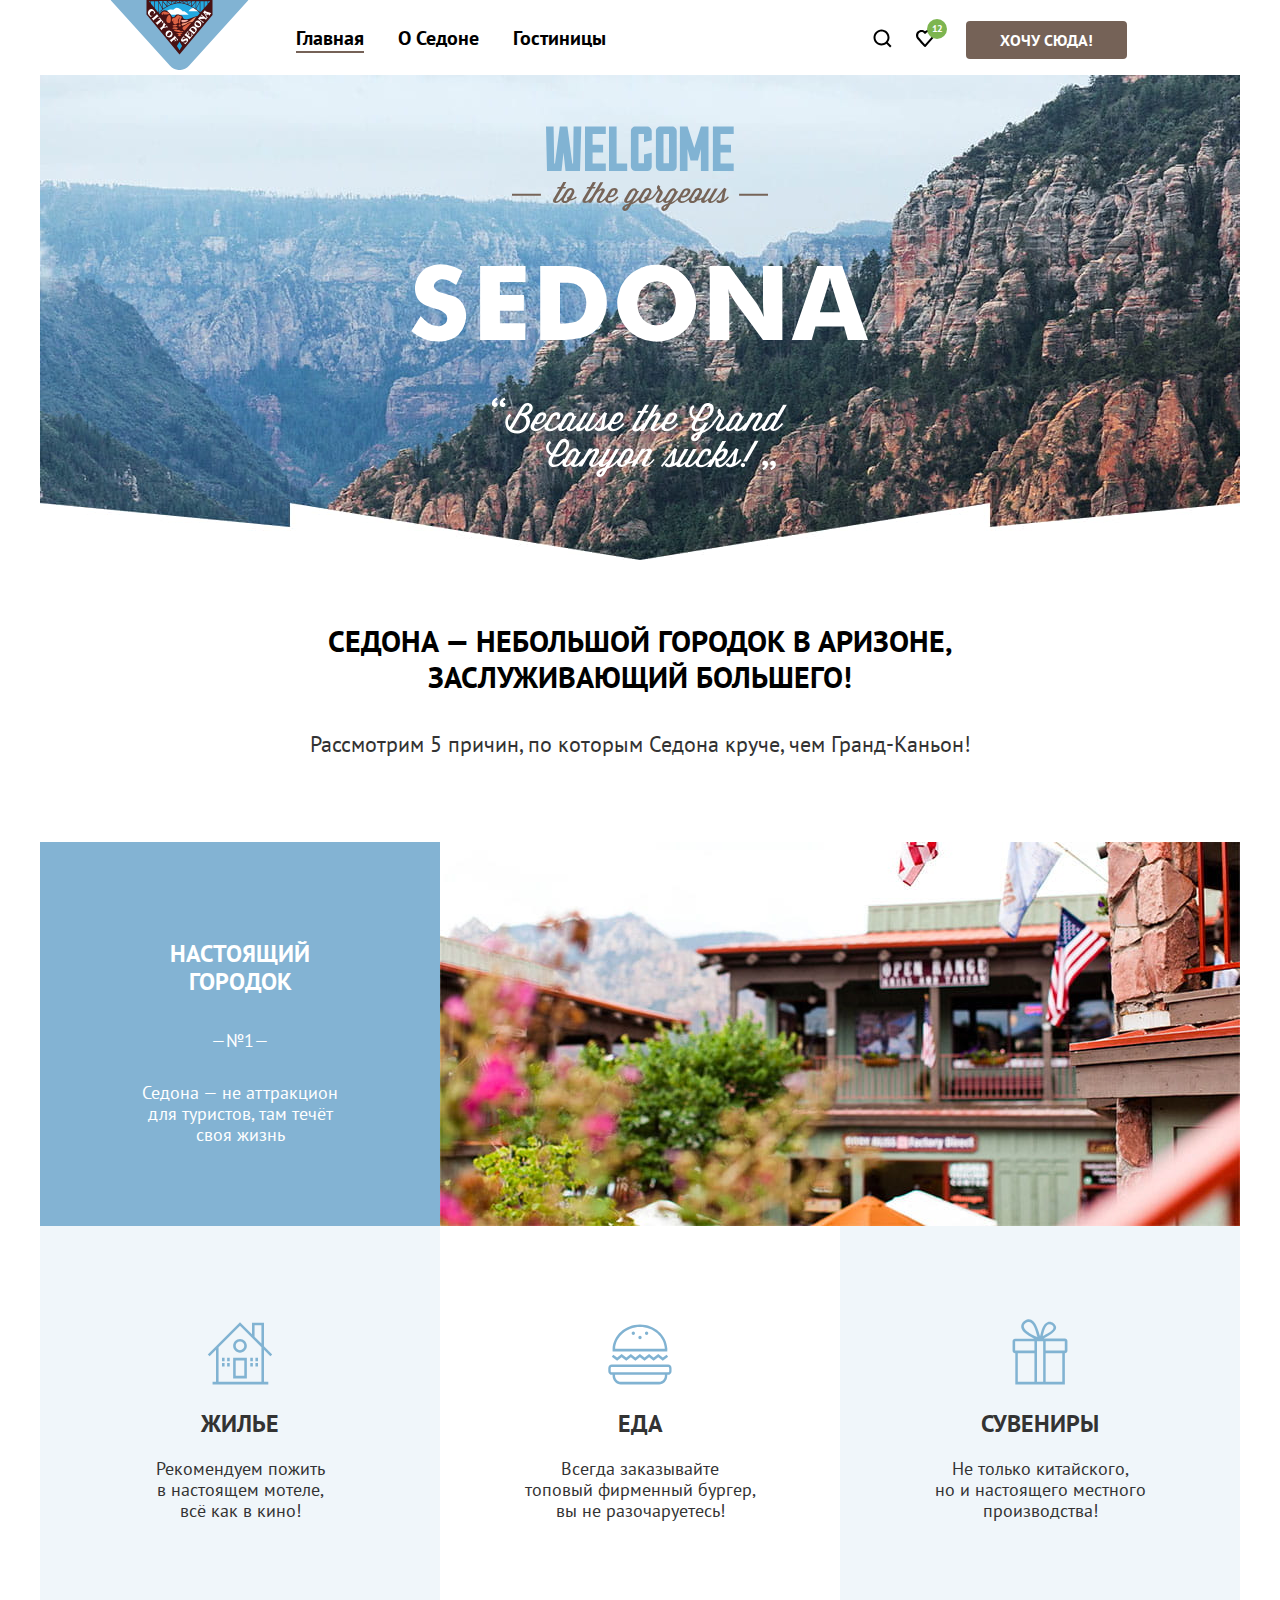
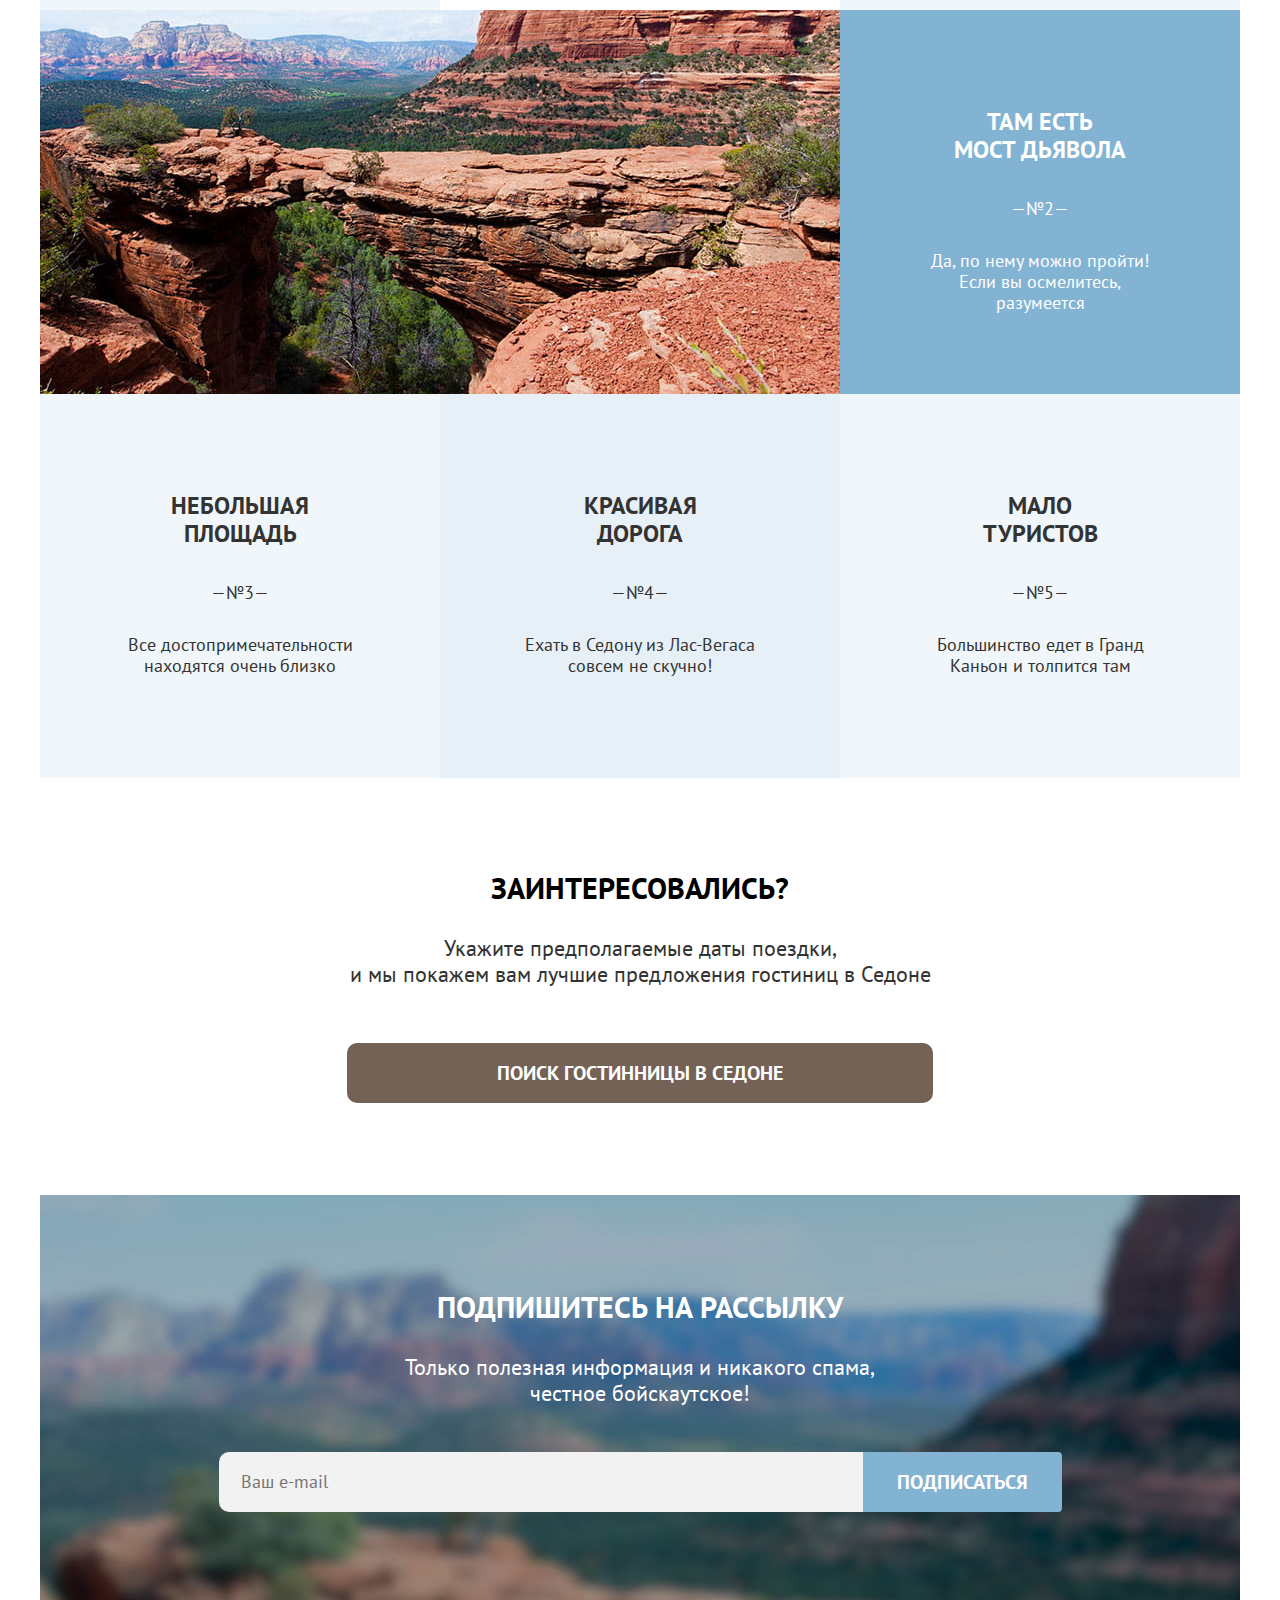
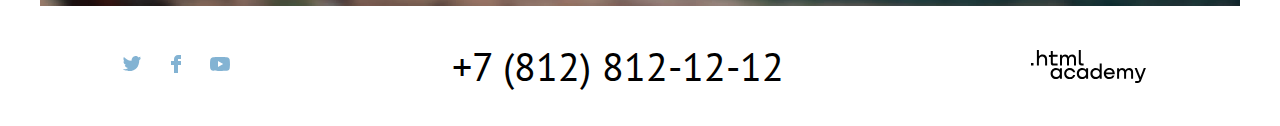
==== commit b8e9c673: "Внес правки" ====
--- a/index.html
+++ b/index.html
@@ -12,8 +12,7 @@
 		<header class="page-header">
 			<nav class="navigation">
 				<a class="navigation-logo" href="index.html">
-					<img class="page-header-logo" src="images/logo/sedona.svg" width="139" height="70"
-						alt="Логотип «Седона»." />
+					<img class="page-header-logo" src="images/logo/sedona.svg" width="139" height="70" alt="Логотип «Седона»." />
 				</a>
 				<ul class="navigation-list">
 					<li class="navigation-item">
@@ -34,7 +33,7 @@
 								<path
 									d="m19.5 18.008-3.7-3.68c1-1.292 1.7-2.983 1.7-4.872 0-4.376-3.6-7.956-8-7.956s-8 3.68-8 8.055c0 4.376 3.6 7.956 8 7.956 1.8 0 3.5-.597 4.9-1.69l3.7 3.679 1.4-1.492Zm-10-2.486c-3.3 0-6-2.685-6-5.967 0-3.282 2.7-5.967 6-5.967s6 2.685 6 5.967c0 3.282-2.7 5.967-6 5.967Z" />
 							</svg>
-							<span class="visually-hidden"> Поиск </span>
+							<span class="visually-hidden">Поиск.</span>
 						</a>
 					</li>
 					<li class="navigation-item">
@@ -44,7 +43,7 @@
 								<path
 									d="M9.9 19c-.3 0-.6-.1-.8-.4-5.4-6.1-6.7-7.5-7-7.9C1.4 9.8 1 8.6 1 7.4 1 4.4 3.4 2 6.5 2 7.8 2 9 2.5 10 3.3c1-.8 2.3-1.3 3.5-1.3 3 0 5.5 2.4 5.5 5.4 0 1.3-.5 2.5-1.3 3.4l-7 7.9c-.2.2-.4.3-.8.3Zm-6-9.5c.3.4 3.5 4 6.1 6.9l6.2-7c.5-.5.7-1.2.7-2 0-1.8-1.5-3.3-3.3-3.3-1 0-2 .5-2.7 1.3-.3.3-.6.4-.9.4-.3 0-.6-.2-.8-.4-.7-.8-1.7-1.3-2.7-1.3-1.8 0-3.3 1.5-3.3 3.3-.1.9.3 1.6.7 2.1-.1 0-.1 0 0 0Z" />
 							</svg>
-							<span class="visually-hidden"> Избранное </span>
+							<span class="visually-hidden">Избранное.</span>
 							<span class="badge">12</span>
 						</a>
 					</li>
@@ -57,7 +56,7 @@
 
 		<main class="main-container main-index">
 			<div class="main-header">
-				<h1 class="visually-hidden">Welcome to the gorgeous Sedona</h1>
+				<h1 class="visually-hidden">Welcome to the gorgeous Sedona.</h1>
 				<img class="logo" src="images/welcome.svg" alt="Добро пожаловать." />
 			</div>
 			<section class="reasons">
@@ -86,15 +85,13 @@
 							<li class="advantages-item advatages-house">
 								<h4 class="advantages-title">Жилье</h4>
 								<p class="advantages-description">
-									Рекомендуем пожить <br />в настоящем мотеле, <br />всё как в
-									кино!
+									Рекомендуем пожить <br />в настоящем мотеле, <br />всё как в кино!
 								</p>
 							</li>
 							<li class="advantages-item advatages-food">
 								<h4 class="advantages-title">Еда</h4>
 								<p class="advantages-description">
-									Всегда заказывайте <br />топовый фирменный бургер, <br />вы
-									не разочаруетесь!
+									Всегда заказывайте <br />топовый фирменный бургер, <br />вы не разочаруетесь!
 								</p>
 							</li>
 							<li class="advantages-item advatages-souvenirs">
@@ -108,8 +105,7 @@
 					</li>
 					<li class="reasons-list-main">
 						<div class="reasons-image-wrapper">
-							<img class="reasons-foto" src="images/reasons/photo-2.jpg" width="800" height="384"
-								alt="Мост дьявола." />
+							<img class="reasons-foto" src="images/reasons/photo-2.jpg" width="800" height="384" alt="Мост дьявола." />
 						</div>
 						<div class="reasons-item">
 							<h3 class="reasons-title">Там есть <br />мост дьявола</h3>
@@ -138,8 +134,7 @@
 						<h3 class="reasons-title">Мало <br />туристов</h3>
 						<span class="reasons-number">—№5—</span>
 						<p class="reasons-description">
-							Большинство едет в Гранд <br />
-							Каньон и толпится там
+							Большинство едет в Гранд <br /> Каньон и толпится там
 						</p>
 						<p class="reasons-description"></p>
 					</li>
@@ -148,16 +143,14 @@
 			<section class="hotels">
 				<h2 class="hotels-title">Заинтересовались?</h2>
 				<p class="hotels-description">
-					Укажите предполагаемые даты поездки, <br />и мы покажем вам лучшие
-					предложения гостиниц в Седоне
+					Укажите предполагаемые даты поездки, <br />и мы покажем вам лучшие предложения гостиниц в Седоне
 				</p>
 				<a class="button-all" href="catalog.html">Поиск гостинницы в Седоне</a>
 			</section>
 			<section class="newsletter">
 				<h2 class="newsletter-title">Подпишитесь на рассылку</h2>
 				<p class="newsletter-description">
-					Только полезная информация и никакого спама, <br />честное
-					бойскаутское!
+					Только полезная информация и никакого спама, <br />честное бойскаутское!
 				</p>
 				<form class="newsletter-form" action="https://echo.htmlacademy.ru/" method="post">
 					<input class="field" placeholder="Ваш e-mail" type="email" name="newsletter-email" required />
@@ -178,7 +171,7 @@
 								<path
 									d="M12.6 2.194c1.8-.5 3.2.3 3.8 1.2.7-.2 1.4-.5 2.1-.7 0 .9-.6 1.5-.9 1.8.7.1 1.4-.6 1.4-.6-.2 1-1.1 1.8-1.7 2-.2 6.8-3.3 11.2-10.6 11.1h-.5c-.4 0-4.4-.5-5.2-1.9 2.4.2 4.1-.4 5-1.2-1-.3-2.9-.4-3.2-2.9.4.1.6.2 1.3.1-1.3-.8-2.7-1.6-2.6-3.8.3.3 1.1.5 1.4.5-.8-.2-2.1-3.3-1-4.9 1.9 1.9 4 3.6 7.6 3.8.2-2.4 1.2-3.9 3.1-4.5Z" />
 							</svg>
-							<span class="visually-hidden">Твиттер</span>
+							<span class="visually-hidden">Твиттер.</span>
 						</a>
 					</li>
 					<li class="footer-social-item">
@@ -187,7 +180,7 @@
 								viewBox="0 0 20 20" fill="none" xmlns="http://www.w3.org/2000/svg">
 								<path d="M12 1C9.8 1 8 2.8 8 5v2H5v4h3v8h4v-8h3V7h-3V5h3V1h-3Z" />
 							</svg>
-							<span class="visually-hidden">Фейсбук</span>
+							<span class="visually-hidden">Фейсбук.</span>
 						</a>
 					</li>
 					<li class="footer-social-item">
@@ -197,7 +190,7 @@
 								<path fill-rule="evenodd" clip-rule="evenodd"
 									d="M17.814 3.418c.86.23 1.537.907 1.768 1.768C19.998 6.746 20 10 20 10s0 3.255-.418 4.814a2.505 2.505 0 0 1-1.768 1.768c-1.56.419-7.814.419-7.814.419s-6.255 0-7.814-.419a2.505 2.505 0 0 1-1.768-1.768C0 13.255 0 10 0 10s0-3.255.418-4.814a2.505 2.505 0 0 1 1.768-1.768C3.746 3 10 3 10 3s6.255 0 7.814.418Zm-4.62 6.583-5.196 3V7l5.196 3Z" />
 							</svg>
-							<span class="visually-hidden">Ютуб</span>
+							<span class="visually-hidden">Ютуб.</span>
 						</a>
 					</li>
 				</ul>
@@ -207,12 +200,22 @@
 			</div>
 			<div>
 				<a class="logo-htmlacademy" href="https://htmlacademy.ru/">
-					<img class="footer-logo" src="images/logo/htmlacademy.svg" width="115" height="34"
-						alt="Логотип HTML Academy." />
+					<svg class="footer-logo" width="115" height="33" viewBox="0 0 115 33" fill="none"
+						xmlns="http://www.w3.org/2000/svg">
+						<g clip-path="url(#a)">
+							<path fill-rule="evenodd" clip-rule="evenodd"
+								d="M8 6.2c.8-1 2-1.7 3.6-1.7 2.7 0 4.6 1.9 4.5 4.9v6.1h-2V9.8c0-1.8-1.1-3.2-2.9-3.2-2 0-3.3 1.5-3.3 3.6v5.3h-2V0h2v6.2H8Zm-8 9.3v-2.6h2.5v2.6H0ZM26.6 4.8h-4.8V1.1h-2v3.8h-1.9v2h1.9v6c0 1.7 1 2.7 2.7 2.7h4.1v-2h-3.7c-.7 0-1.1-.4-1.1-1.1V6.8h4.8v-2Zm11 1.9c.6-1.3 1.9-2.1 3.5-2.1 2.5 0 4 1.8 3.9 4.3v6.5h-2V9.1c0-1.6-.9-2.6-2.4-2.6-1.2 0-2.6.9-2.6 3.3v5.6h-2V9.1c0-1.6-.9-2.6-2.4-2.6C32 6.5 31 8 31 10v5.4h-2V4.8h1.9v1.6h.1c.6-1 1.7-1.8 3.1-1.8 1.6 0 2.8.9 3.4 2.1h.1Zm10.2 6c0 1.7 1 2.7 2.8 2.7h2v-2h-1.7c-.7 0-1.1-.4-1.1-1.1V0h-2v12.7ZM25 17.9c1.7 0 3 .7 3.9 1.8v-1.5h2v10.6h-2v-1.6h-.1c-.8 1.1-2 1.9-3.8 1.9-3.1 0-5.4-2.3-5.4-5.6s2.3-5.6 5.4-5.6Zm-3.3 5.6c0 2 1.4 3.6 3.6 3.6s3.6-1.7 3.6-3.6c0-2-1.4-3.6-3.6-3.6s-3.6 1.6-3.6 3.6ZM44.2 22c-.5-2.4-2.6-4.1-5.4-4.1-3.4 0-5.6 2.5-5.6 5.6 0 3.1 2.2 5.6 5.6 5.6 2.8 0 4.9-1.8 5.4-4.2h-2.1c-.4 1.3-1.7 2.3-3.3 2.3-2.2 0-3.6-1.6-3.6-3.6s1.4-3.6 3.6-3.6c1.6 0 2.8 1 3.3 2.2h2.1V22Zm7-4.1c1.7 0 3 .7 3.9 1.8v-1.5h2v10.6h-2v-1.6H55c-.8 1.1-2 1.9-3.8 1.9-3.1 0-5.4-2.3-5.4-5.6s2.3-5.6 5.4-5.6Zm-3.3 5.6c0 2 1.4 3.6 3.6 3.6 2.1 0 3.6-1.7 3.6-3.6 0-2-1.4-3.6-3.6-3.6s-3.6 1.6-3.6 3.6Zm20.8-3.7c-.9-1.1-2.2-1.9-3.9-1.9-3.1 0-5.4 2.3-5.4 5.6s2.2 5.6 5.4 5.6c1.7 0 3-.8 3.8-1.8h.1v1.5h2V13.4h-2v6.4Zm-3.6 7.3c-2.2 0-3.6-1.6-3.6-3.6s1.4-3.6 3.6-3.6 3.6 1.6 3.6 3.6c-.1 2-1.5 3.6-3.6 3.6Zm7.7-3.6c0-3.1 2.2-5.6 5.5-5.6 3.5 0 5.7 2.7 5.5 6.3H75c.1 1.6 1.5 2.9 3.4 2.9 1.4 0 2.5-.6 3-1.6h2.1c-.7 2.3-2.7 3.6-5.2 3.6-3.4 0-5.5-2.6-5.5-5.6Zm8.8-1.1c-.3-1.6-1.6-2.6-3.3-2.6-1.7 0-2.9 1.1-3.2 2.6h6.5Zm16.6-4.5c-1.6 0-2.9.8-3.6 2h-.1c-.6-1.2-1.8-2-3.4-2-1.4 0-2.5.7-3.1 1.8v-1.5h-1.9v10.6h2v-5.4c0-2 1-3.4 2.6-3.5 1.5 0 2.4 1 2.4 2.6v6.3h2v-5.6c0-2.4 1.4-3.3 2.6-3.3 1.5 0 2.4 1 2.4 2.6v6.3h2v-6.5c.1-2.6-1.4-4.4-3.9-4.4Zm7.6.2 3.6 8.9 3.4-8.9h2.1l-4.7 12.2c-.7 1.8-1.7 2.6-3.5 2.6h-2.5v-2h2.5c1 0 1.4-.3 1.7-1.2l-4.8-11.6h2.2Z" />
+						</g>
+						<defs>
+							<clipPath id="a">
+								<path fill="#ffffff" d="M0 0h114.9v32.9H0z" />
+							</clipPath>
+						</defs>
+					</svg>
 				</a>
 			</div>
 		</footer>
 	</div>
 </body>
 
-</html>+</html>
--- a/styles/styles.css
+++ b/styles/styles.css
@@ -1,87 +1,109 @@
 @font-face {
-  font-family: "PT Sans";
-  font-style: normal;
-  font-weight: 400;
-  src: url("../fonts/ptsans-400.woff2") format("woff2");
-  font-display: swap;
+	font-family: "PT Sans";
+	font-style: normal;
+	font-weight: 400;
+	src: url("../fonts/ptsans-400.woff2") format("woff2");
+	font-display: swap;
 }
 
 @font-face {
-  font-family: "PT Sans";
-  font-style: normal;
-  font-weight: 700;
-  src: url("../fonts/ptsans-700.woff2") format("woff2");
-  font-display: swap;
+	font-family: "PT Sans";
+	font-style: normal;
+	font-weight: 700;
+	src: url("../fonts/ptsans-700.woff2") format("woff2");
+	font-display: swap;
 }
 
 html {
-  height: 100%;
+	height: 100%;
 }
 
 body {
-  margin: 0;
-  display: flex;
-  flex-direction: column;
-  min-height: 100%;
-  font-family: "PT Sans", sans-serif;
-  font-size: 22px;
-  line-height: 26px;
-  color: #333333;
-  background-color: #ffffff;
+	margin: 0;
+	display: flex;
+	flex-direction: column;
+	min-height: 100%;
+	font-family: "PT Sans", sans-serif;
+	font-size: 22px;
+	line-height: 26px;
+	color: #333333;
+	background-color: #ffffff;
 }
 
 .button-filter {
-	display: inline-block;
-	color: #ffffff;
-  background-color: #83b3d3;
-  font-family: PT Sans, sans-serif;
-  font-size: 16px;
-  line-height: 21px;
-  font-weight: 700;
-  text-align: center;
-  text-transform: uppercase;
-  text-decoration: none;
-  padding: 14px 34px;
-  border-radius: 4px;
-  border: none;
-  cursor: pointer;
+	color: #ffffff;
+	background-color: #83b3d3;
+	font-family: PT Sans, sans-serif;
+	font-size: 16px;
+	line-height: 21px;
+	font-weight: 700;
+	text-align: center;
+	text-transform: uppercase;
+	text-decoration: none;
+	padding: 14px 34px;
+	border-radius: 4px;
+	border: none;
+	cursor: pointer;
+}
+
+.button-filter:hover {
+	background-color: #68a2ca;
+}
+
+.button-filter:focus {
+	outline: 3px solid #ffffff;
+}
+
+.button-filter:active {
+	color: rgba(255, 255, 255, 0.3);
 }
 
 .button-filter-secondary {
-	display: inline-block;
-	color: #ffffff;
-   background-color: transparent;
-   font-family: PT Sans, sans-serif;
-   font-size: 18px;
-   line-height: 23px;
-   text-align: center;
-   text-decoration: none;
-   padding: 0 20px;
-   border-radius: 4px;
-   border: none;
-   cursor: pointer;
-   margin: 20px 0 0;
+	color: #ffffff;
+	background-color: transparent;
+	font-family: PT Sans, sans-serif;
+	font-size: 18px;
+	line-height: 24px;
+	text-align: center;
+	text-decoration: none;
+	border-radius: 4px;
+	border: none;
+	cursor: pointer;
+	margin: 15px 0 0;
+	padding: 4px 13px;
+}
+
+.button-filter-secondary:hover {
+	color: rgba(255, 255, 255, 0.6);
+}
+
+.button-filter-secondary:focus {
+	outline: 3px solid #83b3d3;
+	outline-offset: -3px;
+}
+
+.button-filter-secondary:active {
+	color: rgba(255, 255, 255, 0.3);
 }
 
 .newsletter-button {
-  display: inline-block;
-  color: #ffffff;
-  background-color: #83b3d3;
-  font-family: PT Sans, sans-serif;
-  font-size: 20px;
-  line-height: 26px;
-  font-weight: 700;
-  text-align: center;
-  text-transform: uppercase;
-  text-decoration: none;
-  padding: 17px 34px;
-  border-radius: 0 4px 4px 0;
-  border: none;
-  cursor: pointer;
+	color: #ffffff;
+	background-color: #83b3d3;
+	font-family: PT Sans, sans-serif;
+	font-size: 20px;
+	line-height: 26px;
+	font-weight: 700;
+	text-align: center;
+	text-transform: uppercase;
+	text-decoration: none;
+	padding: 17px 34px;
+	border-radius: 0 4px 4px 0;
+	border: none;
+	cursor: pointer;
 }
 
 .newsletter-button:hover {
-	background-color: #68A2CA;
+	background-color: #68a2ca;
 }
 
 .newsletter-button:focus {
@@ -93,28 +115,28 @@
 }
 
 .button-all {
-  display: inline-block;
-  color: #ffffff;
-  background-color: #756257;
-  font-family: PT Sans, sans-serif;
-  font-size: 20px;
-  line-height: 36px;
-  font-weight: 700;
-  text-align: center;
-  text-transform: uppercase;
-  text-decoration: none;
-  padding: 12px 150px;
-  border-radius: 10px;
-  border: none;
-  cursor: pointer;
+	display: inline-block;
+	color: #ffffff;
+	background-color: #756257;
+	font-family: PT Sans, sans-serif;
+	font-size: 20px;
+	line-height: 36px;
+	font-weight: 700;
+	text-align: center;
+	text-transform: uppercase;
+	text-decoration: none;
+	padding: 12px 150px;
+	border-radius: 10px;
+	border: none;
+	cursor: pointer;
 }
 
 .button-all:hover {
-	background-color: #615048;;
+	background-color: #615048;
 }
 
 .button-all:focus {
-	outline: 3px solid #83B3D3;
+	outline: 3px solid #83b3d3;
 }
 
 .button-all:active {
@@ -122,50 +144,53 @@
 }
 
 .page-header {
-  background-color: #ffffff;
+	background-color: #ffffff;
 }
 
 .navigation {
-  display: flex;
-  width: 1060px;
-  margin: 0 auto;
+	display: flex;
+	width: 1060px;
+	margin: 0 auto;
+}
+
+.navigation-item .navigation-link-current {
+	border-bottom: 2px solid #756257;
 }
 
 .navigation-logo {
-  width: 139px;
-  margin-right: 30px;
+	width: 139px;
+	margin-right: 30px;
 }
 
 .navigation-list {
-  display: flex;
-  flex-wrap: wrap;
-  width: 450px;
-  margin: 0;
-  padding: 0;
-  list-style-type: none;
-  align-items: center;
+	display: flex;
+	flex-wrap: wrap;
+	width: 450px;
+	margin: 0;
+	padding: 0;
+	list-style-type: none;
+	align-items: center;
 }
 
 .navigation-user {
-  max-width: 310px;
-  margin-left: auto;
-  padding: 0;
+	max-width: 310px;
+	margin-left: auto;
+	padding: 0;
 }
 
 .navigation-user .navigation-link-user {
-  min-width: 19px;
-  min-height: 19px;
-}
-
+	min-width: 19px;
+	min-height: 19px;
+}
 
 .navigation-link {
-  margin: 0 17px;
-  font-size: 20px;
-  line-height: 26px;
-  font-weight: 700;
-  text-align: center;
-  color: #000000;
-  text-decoration: none;
+	margin: 0 17px;
+	font-size: 20px;
+	line-height: 26px;
+	font-weight: 700;
+	text-align: center;
+	color: #000000;
+	text-decoration: none;
 }
 
 .navigation-link:hover {
@@ -175,6 +200,14 @@
 .navigation-link:active {
 	color: rgba(117, 98, 87, 0.3);
 }
+
+/* .navigation-link-current::before {
+	position: absolute;
+	bottom: 0;
+	height: 2px;
+	background-color: #756257;
+	content: "";
+} */
 
 .navigation-icon {
 	position: absolute;
@@ -187,36 +220,34 @@
 }
 
 .badge {
-	display: flex;
-	justify-content: center;
 	align-items: center;
 	text-align: center;
 	letter-spacing: -0.1em;
 	font-family: PT Sans, sans-serif;
 	font-size: 10px;
-   line-height: 13px;
+	line-height: 14px;
 	position: absolute;
-	background-color: #7DB550;
-	color: #ffffff;
-	width: 19px;
-   height: 19px;
-   left: calc(50% - 19.05px/2 + 13px);
-   top: calc(50% - 13px/2 - 9px);
+	background-color: #7db550;
+	color: #ffffff;
+	width: 20px;
+	left: 24px;
+	top: 15px;
 	border-radius: 50%;
+	padding: 3px 0;
 }
 
 .navigation-link-button {
-  color: #ffffff;
-  background-color: #756257;
-  padding: 9px 34px;
-  border-radius: 4px;
-  font-weight: 700;
-  font-size: 16px;
-  line-height: 20px;
-  text-align: center;
-  text-transform: uppercase;
-  text-decoration: none;
-  margin-left: 20px;
+	color: #ffffff;
+	background-color: #756257;
+	padding: 9px 34px;
+	border-radius: 4px;
+	font-weight: 700;
+	font-size: 16px;
+	line-height: 20px;
+	text-align: center;
+	text-transform: uppercase;
+	text-decoration: none;
+	margin-left: 20px;
 }
 
 .navigation-link-button:hover {
@@ -224,7 +255,7 @@
 }
 
 .navigation-link-button:focus {
-	outline: 3px solid #83B3D3;
+	outline: 3px solid #83b3d3;
 }
 
 .navigation-link-button:active {
@@ -233,14 +264,14 @@
 
 .navigation-link-user {
 	position: relative;
-  display: block;
-  padding: 24px 12px;
-  font-size: 20px;
-  line-height: 26px;
-  font-weight: 700;
-  text-align: center;
-  color: inherit;
-  text-decoration: none;
+	display: block;
+	padding: 24px 12px;
+	font-size: 20px;
+	line-height: 26px;
+	font-weight: 700;
+	text-align: center;
+	color: inherit;
+	text-decoration: none;
 }
 
 .navigation-link-user:hover .navigation-icon {
@@ -252,124 +283,124 @@
 }
 
 .sedona-description {
-  padding-top: 63px;
-  padding-bottom: 80px;
+	padding-top: 63px;
+	padding-bottom: 80px;
 }
 
 .main-container {
-  flex-grow: 1;
+	flex-grow: 1;
 }
 
 .main-index {
-  text-align: center;
+	text-align: center;
 }
 
 .main-header {
-  padding-top: 51px;
-  padding-bottom: 82px;
-  color: #333333;
-  background-color: #ffffff;
-  background-image: url("../images/background/bg-header.jpg");
-  background-size: 100% auto;
-  background-repeat: no-repeat;
+	padding-top: 51px;
+	padding-bottom: 82px;
+	color: #333333;
+	background-color: #ffffff;
+	background-image: url("../images/background/bg-header.jpg");
+	background-size: 100% auto;
+	background-repeat: no-repeat;
 }
 
 .page-container {
-  width: 1200px;
-  margin: 0 auto;
-  padding: 0 40px;
+	width: 1200px;
+	margin: 0 auto;
+	padding: 0 40px;
 }
 
 .logo {
-  display: block;
-  margin: 0 auto;
+	display: block;
+	margin: 0 auto;
 }
 
 .strong-title {
-  margin: 0;
-  color: #000000;
-  font-size: 30px;
-  line-height: 36px;
-  font-weight: 700;
-  text-transform: uppercase;
+	margin: 0;
+	color: #000000;
+	font-size: 30px;
+	line-height: 36px;
+	font-weight: 700;
+	text-transform: uppercase;
 }
 
 .main-title {
-  margin-top: 31px;
-  margin-bottom: 0;
-  font-weight: 400;
-  font-size: 22px;
-  line-height: 36px;
+	margin-top: 31px;
+	margin-bottom: 0;
+	font-weight: 400;
+	font-size: 22px;
+	line-height: 36px;
 }
 
 .reasons-list {
-  display: flex;
-  flex-wrap: wrap;
-  margin: 0;
-  padding: 0;
-  list-style-type: none;
+	display: flex;
+	flex-wrap: wrap;
+	margin: 0;
+	padding: 0;
+	list-style-type: none;
 }
 
 .reasons-list-main {
-  display: flex;
-  flex-wrap: wrap;
+	display: flex;
+	flex-wrap: wrap;
 }
 
 .advantages-list {
-  display: flex;
-  justify-content: space-between;
-  margin: 0;
-  padding: 0;
-  list-style-type: none;
+	display: flex;
+	justify-content: space-between;
+	margin: 0;
+	padding: 0;
+	list-style-type: none;
 }
 
 .reasons-image-wrapper {
-  width: 800px;
-  min-height: 384px;
+	width: 800px;
+	min-height: 384px;
 }
 
 .advantages-title,
 .reasons-title {
-  margin: 0;
-  font-weight: 700;
-  font-size: 24px;
-  line-height: 28px;
-  text-transform: uppercase;
+	margin: 0;
+	font-weight: 700;
+	font-size: 24px;
+	line-height: 28px;
+	text-transform: uppercase;
 }
 
 .reasons-title {
-  margin-top: 98px;
-  margin-bottom: 30px;
+	margin-top: 98px;
+	margin-bottom: 30px;
 }
 
 .advantages-title {
-  margin-top: 184px;
-  margin-bottom: 20px;
+	margin-top: 184px;
+	margin-bottom: 20px;
 }
 
 .reasons-number,
 .reasons-description,
 .advantages-description {
-  margin: 0;
-  font-weight: normal;
-  font-size: 18px;
-  line-height: 21px;
+	margin: 0;
+	font-weight: normal;
+	font-size: 18px;
+	line-height: 21px;
 }
 
 .reasons-description {
-  margin-top: 30px;
+	margin-top: 30px;
 }
 
 .advantages-item,
 .reasons-item {
-  width: 400px;
-  min-height: 384px;
+	width: 400px;
+	min-height: 384px;
 }
 
 .advantages-item {
-  background-repeat: no-repeat;
-  background-position: top center;
-  background-size: 84px 84px;
+	background-repeat: no-repeat;
+	background-position: center 89px;
+	background-size: 72px 72px;
 }
 
 .advatages-house {
@@ -385,140 +416,152 @@
 }
 
 .reasons-foto {
-  display: block;
+	display: block;
 }
 
 .reasons-item:nth-child(-n + 2) {
-  color: #ffffff;
-  background-color: #83b3d3;
+	color: #ffffff;
+	background-color: #83b3d3;
 }
 
 .reasons-item:nth-child(2n + 3),
 .advantages-item:nth-child(odd) {
-  background-color: rgba(131, 179, 211, 0.12);
+	background-color: rgba(131, 179, 211, 0.12);
 }
 
 .reasons-item:nth-child(4) {
-  background-color: rgba(131, 179, 211, 0.2);
+	background-color: rgba(131, 179, 211, 0.2);
 }
 
 .hotels {
-  padding: 92px 0;
+	padding: 92px 0;
 }
 
 .hotels-title {
-  margin: 0;
-  color: #000000;
-  font-size: 30px;
-  line-height: 36px;
-  text-transform: uppercase;
+	margin: 0;
+	color: #000000;
+	font-size: 30px;
+	line-height: 36px;
+	text-transform: uppercase;
 }
 
 .hotels-description {
-  margin: 29px 0 56px;
-  font-size: 22px;
-  line-height: 26px;
+	margin: 29px 0 56px;
+	font-size: 22px;
+	line-height: 26px;
 }
 
 .newsletter {
-  padding: 94px 0;
-  color: #000000;
-  background-color: #ffffff;
-  background-image: url("../images/background/bg-newsletter.jpg");
-  background-size: 100% auto;
-  background-repeat: no-repeat;
+	padding: 94px 0;
+	color: #000000;
+	background-color: #ffffff;
+	background-image: url("../images/background/bg-newsletter.jpg");
+	background-size: 100% auto;
+	background-repeat: no-repeat;
 }
 
 .newsletter-title {
-  margin: 0;
-  color: #ffffff;
-  font-size: 30px;
-  line-height: 36px;
-  text-transform: uppercase;
+	margin: 0;
+	color: #ffffff;
+	font-size: 30px;
+	line-height: 36px;
+	text-transform: uppercase;
 }
 
 .newsletter-description {
-  margin: 29px 0 46px;
-  color: #ffffff;
-  font-size: 22px;
-  line-height: 26px;
+	margin: 29px 0 46px;
+	color: #ffffff;
+	font-size: 22px;
+	line-height: 26px;
 }
 
 .page-footer {
-  display: flex;
-  padding: 40px 72px 36px;
-  font-size: 40px;
-  font-weight: 400;
-  line-height: 40px;
+	display: flex;
+	justify-content: space-between;
+	padding: 25px 72px;
+	font-size: 40px;
+	font-weight: 400;
+	line-height: 40px;
 }
 
 .footer-social {
-  width: 160px;
-  margin-right: 8px;
+	width: 160px;
+	display: flex;
+	align-items: center;
+	justify-content: start;
+	box-sizing: border-box;
+	margin-right: 8px;
 }
 
 .footer-social-list {
-  display: flex;
-  flex-wrap: wrap;
-  margin: 0;
-  padding: 0;
-  list-style-type: none;
+	display: flex;
+	flex-wrap: wrap;
+	margin: 0;
+	padding: 0;
+	list-style-type: none;
 }
 
 .footer-social-item {
-  width: 40px;
-  height: 40px;
-  margin-right: 4px;
-  margin-bottom: 4px;
+	width: 40px;
+	height: 40px;
+	margin-right: 4px;
+	margin-bottom: 4px;
 }
 
 .footer-social-item:nth-child(3n) {
-  margin-right: 0;
+	margin-right: 0;
 }
 
 .footer-contact {
-  text-align: center;
-  margin-left: auto;
-  width: 720px;
-}
-
-.footer-contact-tel:hover {
+	display: flex;
+	align-items: center;
+	justify-content: center;
+	box-sizing: border-box;
+	flex-shrink: 0;
+	width: 361px;
+	height: 70px;
+	border-radius: 10px;
+	border: 3px solid transparent;
+}
+
+.footer-contact:hover .footer-contact-tel {
 	color: #756257;
 }
 
-.footer-contact-tel:focus {
-	outline: 3px solid #83B3D3;
-	outline-offset: -3px;
-	padding: 10px 15px;
-	margin: 0;
-	border-radius: 10px;
-}
-
-.footer-contact-tel:active {
+.footer-contact:focus {
+	border: 3px solid #83b3d3;
+}
+
+.footer-contact:active .footer-contact-tel {
 	color: rgba(117, 98, 87, 0.3);
 }
 
 .footer-social-link {
 	position: relative;
-	display: block;
+	display: flex;
+	align-items: center;
+	justify-content: center;
+	box-sizing: border-box;
+	flex-shrink: 0;
+	width: 40px;
 	height: 40px;
+	border-radius: 10px;
+	border: 3px solid transparent;
 	background-repeat: no-repeat;
 	background-position: center;
 	background-size: 20px 20px;
 }
 
 .footer-social-link .navigation-icon {
-	fill: #83B3D3;
+	fill: #83b3d3;
 }
 
 .footer-social-link:hover .navigation-icon {
-	fill: #68A2CA;
+	fill: #68a2ca;
 }
 
 .footer-social-link:focus {
-	outline: 3px solid #83B3D3;
-	outline-offset: -3px;
-	border-radius: 10px;
+	border: 3px solid #83b3d3;
 }
 
 .footer-social-link:active .navigation-icon {
@@ -526,88 +569,139 @@
 }
 
 .logo-htmlacademy {
-  margin-left: 53px;
-  width: 115px;
+	display: flex;
+	align-items: center;
+	justify-content: center;
+	box-sizing: border-box;
+	flex-shrink: 0;
+	margin-left: 53px;
+	width: 160px;
+	height: 70px;
+	border-radius: 10px;
+	border: 3px solid transparent;
+}
+
+.footer-logo {
+	fill: #000000;
+}
+
+.logo-htmlacademy:hover .footer-logo {
+	fill: #756257;
+}
+
+.logo-htmlacademy:focus {
+	border-color: #83b3d3;
+}
+
+.logo-htmlacademy:active .footer-logo {
+	fill: rgba(117, 98, 87, 0.3);
 }
 
 .page-footer a {
-  color: #000000;
-  text-decoration: none;
+	color: #000000;
+	text-decoration: none;
 }
 
 .main-inner {
-  color: #333333;
-  background-color: #ffffff;
+	color: #333333;
+	background-color: #ffffff;
 }
 
 .catalog-header {
-  padding: 35px 72px 83px;
-  margin-bottom: 44px;
-  color: #ffffff;
-  background-image: url("../images/background/bg-catalog.jpg");
-  background-size: 100% auto;
-  background-repeat: no-repeat;
+	padding: 35px 72px 83px;
+	margin-bottom: 44px;
+	color: #ffffff;
+	background-image: url("../images/background/bg-catalog.jpg");
+	background-size: 100% auto;
+	background-repeat: no-repeat;
 }
 
 .inner-header-title {
-  margin-top: 0;
-  margin-bottom: 5px;
-  font-size: 60px;
-  line-height: 78px;
-  font-weight: 700;
+	margin-top: 0;
+	margin-bottom: 5px;
+	font-size: 60px;
+	line-height: 78px;
+	font-weight: 700;
 }
 
 .breadcrumbs {
-  display: flex;
-  margin: 0 0 45px;
-  padding: 0;
-  color: #ffffff;
-  list-style-type: none;
+	display: flex;
+	margin: 0 0 45px;
+	padding: 0;
+	color: #ffffff;
+	list-style-type: none;
 }
 
 .breadcrumbs-link {
-  margin-right: 26px;
-  color: inherit;
-  font-size: 16px;
-  line-height: 21px;
+	margin: 0;
+	padding: 0;
+	color: inherit;
+	font-size: 16px;
+	line-height: 21px;
+	cursor: pointer;
+}
+
+.breadcrumbs-link:hover {
+	opacity: 60%;
+}
+
+.breadcrumbs-link:focus {
+	outline: 3px solid #83b3d3;
+	outline-offset: 4px;
+}
+
+.breadcrumbs-link:active {
+	opacity: 30%;
+}
+
+.breadcrumbs-item {
+	margin-right: 10px;
+}
+
+.breadcrumbs-icon-nav {
+	padding-bottom: 1px;
+}
+
+.breadcrumbs-icon-nav {
+	fill: rgba(255, 255, 255, 0.3);
 }
 
 .catalog-filter-title {
-  margin: 0;
-  font-size: 20px;
-  line-height: 26px;
-  font-weight: 700;
+	margin: 0;
+	font-size: 20px;
+	line-height: 26px;
+	font-weight: 700;
 }
 
 .catalog-filter-list {
-  font-size: 18px;
-  line-height: 23px;
-  margin: 0;
-  padding: 0;
-  list-style-type: none;
+	font-size: 18px;
+	line-height: 23px;
+	margin: 0;
+	padding: 0;
+	list-style-type: none;
 }
 
 .catalog {
-  margin: 0;
-  font-size: 30px;
-  line-height: 39px;
-  font-weight: 700;
-  text-transform: uppercase;
+	margin: 0;
+	font-size: 30px;
+	line-height: 39px;
+	font-weight: 700;
+	text-transform: uppercase;
 }
 
 .catalog-info {
-  display: flex;
-  align-items: center;
-  margin-bottom: 53px;
+	display: flex;
+	align-items: center;
+	margin-bottom: 53px;
 }
 
 .catalog-info-display {
-  display: flex;
-  margin-left: 81px;
+	display: flex;
+	margin-left: 81px;
 }
 
 .select-control {
-  margin-left: auto;
+	margin-left: auto;
 }
 
 .button-light {
@@ -615,306 +709,421 @@
 	align-items: center;
 	justify-content: center;
 	position: relative;
-  width: 48px;
-  height: 48px;
-  border: 2px solid #E6E6E6;
-  border-radius: 4px;
-  margin-left: 8px;
+	width: 48px;
+	height: 48px;
+	outline: 2px solid #e6e6e6;
+	outline-offset: -2px;
+	border-radius: 4px;
+	margin-left: 8px;
+}
+
+.button-light:hover {
+	outline: 2px solid #83b3d3;
+	outline-offset: -2px;
+}
+
+.button-light:focus {
+	outline: 2px solid #83b3d3;
+	outline-offset: -2px;
 }
 
 .button-light-current {
-	border: 2px solid #000000;
+	outline: 2px solid #000000;
+	outline-offset: -2px;
 }
 
 .hotel-card-stars {
-	color: #83B3D3;
+	display: flex;
+}
+
+.hotel-card-star {
+	margin-right: 7px;
+}
+
+.pagination-container {
+	display: flex;
+	align-items: center;
+	margin-top: 30px;
+	margin-bottom: 73px;
+}
+
+.pagination {
+	display: flex;
+	margin: 0;
+	padding: 0;
+	list-style-type: none;
+}
+
+.pagination-item:not(:last-child) {
+	margin-right: 8px;
+}
+
+.pagination-link {
+	display: block;
+	box-sizing: border-box;
+	width: 55px;
+	height: 55px;
+	padding: 14px 0;
+	color: #ffffff;
+	background-color: #83b3d3;
+	text-decoration: none;
+	font-size: 20px;
+	line-height: 26px;
+	font-weight: 700;
+	align-items: center;
+	text-align: center;
+	border-radius: 4px;
+}
+
+.pagination-link:hover {
+	background-color: #68a2ca;
+}
+
+.pagination-link:focus {
+	outline: 3px solid #756257;
+}
+
+.pagination-link:active {
+	color: rgba(255, 255, 255, 0.3);
+}
+
+.hotels-on-page {
+	display: flex;
+	align-items: center;
+	margin-left: auto;
+}
+
+.hotels-on-page label {
 	font-size: 18px;
-	letter-spacing: 7px;
-}
-
-.pagination-container {
-  display: flex;
-  align-items: center;
-  margin-top: 30px;
-  margin-bottom: 73px;
-}
-
-.pagination {
-  display: flex;
-  margin: 0;
-  padding: 0;
-  list-style-type: none;
-}
-
-.pagination-item:not(:last-child) {
-  margin-right: 8px;
-}
-
-.pagination-link {
-  display: block;
-  box-sizing: border-box;
-  width: 55px;
-  height: 55px;
-  padding: 14px 0;
-  color: #ffffff;
-  background-color: #83b3d3;
-  text-decoration: none;
-  font-size: 20px;
-  line-height: 26px;
-  font-weight: 700;
-  align-items: center;
-  text-align: center;
-  border-radius: 4px;
-}
-
-.hotels-on-page {
-  display: flex;
-  align-items: center;
-  margin-left: auto;
-}
-
-.hotels-on-page label {
-  font-size: 18px;
-  line-height: 23px;
+	line-height: 23px;
 }
 
 .number {
-  margin-left: 51px;
+	margin-left: 51px;
 }
 
 .pagination-current {
-  color: #333333;
-  background-color: #f2f2f2;
+	display: block;
+	box-sizing: border-box;
+	width: 55px;
+	height: 55px;
+	padding: 14px 0;
+	background-color: #f2f2f2;
+	text-decoration: none;
+	font-size: 20px;
+	line-height: 26px;
+	font-weight: 700;
+	align-items: center;
+	text-align: center;
+	border-radius: 4px;
+	color: #333333;
+}
+
+.newsletter-form {
+	display: flex;
+	justify-content: center;
+	width: 100%;
 }
 
 .newsletter-catalog {
-  margin-bottom: 140px;
-  color: #000000;
-  background-color: #fff;
-  text-align: center;
+	margin-bottom: 140px;
+	color: #000000;
+	background-color: #fff;
+	text-align: center;
+}
+
+.newsletter-catalog-form {
+	display: flex;
+	justify-content: center;
+	width: 100%;
 }
 
 .newsletter-catalog-title {
-  margin: 0 0 46px;
-  color: #000000;
-  font-size: 30px;
-  line-height: 36px;
-  text-transform: uppercase;
+	margin: 0 0 46px;
+	color: #000000;
+	font-size: 30px;
+	line-height: 36px;
+	text-transform: uppercase;
 }
 
 .newsletter-catalog-description {
-  margin: 0 0 46px;
-  color: #333333;
-  font-size: 22px;
-  line-height: 26px;
+	margin: 0 0 46px;
+	color: #333333;
+	font-size: 22px;
+	line-height: 26px;
 }
 
 .catalog-filter {
-  display: flex;
+	display: flex;
 }
 
 .filter-button {
-  display: flex;
-  flex-direction: column;
-  margin-left: 81px;
+	margin-left: 81px;
+	text-align: center;
 }
 
 .filter-price {
-  margin-left: 167px;
+	margin-left: 167px;
 }
 
 .filter-type-of-hotel {
-  margin-left: 67px;
+	margin-left: 67px;
 }
 
 .visually-hidden {
-  position: absolute;
-  width: 1px;
-  height: 1px;
-  margin: -1px;
-  padding: 0;
-  border: 0;
-  clip: rect(0 0 0 0);
-  overflow: hidden;
+	position: absolute;
+	width: 1px;
+	height: 1px;
+	margin: -1px;
+	padding: 0;
+	border: 0;
+	clip: rect(0 0 0 0);
+	overflow: hidden;
 }
 
 .catalog-cards {
-  display: grid;
-  grid-template-columns: repeat(3, 340px);
-  gap: 10px 18px;
-  margin: 0;
-  padding: 0;
-  margin-bottom: 34px;
+	display: grid;
+	grid-template-columns: repeat(3, 340px);
+	gap: 10px 18px;
+	margin: 0;
+	padding: 0;
+	margin-bottom: 34px;
 }
 
 .hotel-card {
-  padding: 20px;
+	padding: 20px;
 }
 
 .hotel-card-image {
-  display: block;
-  width: 299px;
-  height: 206px;
-  margin-bottom: 16px;
+	display: block;
+	width: 299px;
+	height: 206px;
+	margin-bottom: 16px;
+}
+
+.hotel-card-image:hover {
+	opacity: 60%;
+}
+
+.hotel-card-image:focus {
+	outline: 3px solid #83b3d3;
+}
+
+.hotel-card-image:active {
+	opacity: 30%;
+}
+
+.hotel-card-link:focus {
+	outline: 3px solid #83b3d3;
 }
 
 .hotels-card-price {
-  display: flex;
-  justify-content: space-between;
-  align-items: flex-start;
-  padding: 0px;
-  margin-bottom: 16px;
+	display: flex;
+	justify-content: space-between;
+	align-items: flex-start;
+	padding: 0px;
+	margin-bottom: 16px;
 }
 
 .hotel-card-active {
-  display: flex;
-  justify-content: space-between;
-  align-items: center;
-  padding: 0px;
-  margin-bottom: 16px;
+	display: flex;
+	justify-content: space-between;
+	align-items: center;
+	padding: 0px;
+	margin-bottom: 16px;
 }
 
 .hotel-card-button {
-  color: #ffffff;
-  background-color: #83b3d3;
-  font-family: PT Sans, sans-serif;
-  font-size: 16px;
-  line-height: 21px;
-  font-weight: 700;
-  text-align: center;
-  text-transform: uppercase;
-  text-decoration: none;
-  padding: 8px 20px;
-  border-radius: 4px;
-  border: none;
-  cursor: pointer;
+	color: #ffffff;
+	background-color: #83b3d3;
+	font-family: PT Sans, sans-serif;
+	font-size: 16px;
+	line-height: 21px;
+	font-weight: 700;
+	text-align: center;
+	text-transform: uppercase;
+	text-decoration: none;
+	padding: 8px 20px;
+	border-radius: 4px;
+	border: none;
+	cursor: pointer;
+}
+
+.hotel-card-button:hover {
+	background-color: #68a2ca;
+	outline: 1px solid #756257;
+}
+
+.hotel-card-button:focus {
+	outline: 3px solid #756257;
+}
+
+.hotel-card-button:active {
+	color: rgba(255, 255, 255, 0.3);
+	outline: 1px solid #756257;
 }
 
 .hotel-card-button-active {
-  color: #ffffff;
-  background-color: #7db54f;
-  font-family: PT Sans, sans-serif;
-  font-size: 16px;
-  line-height: 21px;
-  font-weight: 700;
-  text-align: center;
-  text-transform: uppercase;
-  text-decoration: none;
-  padding: 8px 20px;
-  border-radius: 4px;
-  border: none;
-  cursor: pointer;
+	color: #ffffff;
+	background-color: #7db54f;
+	font-family: PT Sans, sans-serif;
+	font-size: 16px;
+	line-height: 21px;
+	font-weight: 700;
+	text-align: center;
+	text-transform: uppercase;
+	text-decoration: none;
+	padding: 8px 20px;
+	border-radius: 4px;
+	border: none;
+	cursor: pointer;
+}
+
+.hotel-card-button-active:hover {
+	background-color: #6c9e42;
+}
+
+.hotel-card-button-active:focus {
+	outline: 3px solid #756257;
+}
+
+.hotel-card-button-active:active {
+	color: rgba(255, 255, 255, 0.3);
 }
 
 .hotel-card-rate {
-  display: flex;
-  justify-content: space-between;
-  align-items: center;
+	display: flex;
+	justify-content: space-between;
+	align-items: center;
 }
 
 .hotel-card-title {
-  margin: 0;
-  margin-bottom: 16px;
-  color: #000000;
-  font-size: 24px;
-  line-height: 31px;
-  font-weight: 700;
+	margin: 0;
+	margin-bottom: 16px;
+	color: #000000;
+	font-size: 24px;
+	line-height: 31px;
+	font-weight: 700;
 }
 
 .hotel-card-link {
-  text-decoration: none;
-  margin: 0;
-  padding: 0;
+	text-decoration: none;
+	margin: 0;
+	padding: 0;
 }
 
 .hotel-card-link-more {
-  color: #ffffff;
-  background-color: #756257;
-  font-size: 16px;
-  line-height: 21px;
-  font-weight: 700;
-  text-align: center;
-  text-transform: uppercase;
-  text-decoration: none;
-  padding: 8px 23px;
-  border-radius: 4px;
+	color: #ffffff;
+	background-color: #756257;
+	font-size: 16px;
+	line-height: 21px;
+	font-weight: 700;
+	text-align: center;
+	text-transform: uppercase;
+	text-decoration: none;
+	padding: 8px 23px;
+	border-radius: 4px;
+}
+
+.hotel-card-link-more:hover {
+	background-color: #615048;
+}
+
+.hotel-card-link-more:focus {
+	outline: 3px solid #83b3d3;
+}
+
+.hotel-card-link-more:active {
+	color: rgba(255, 255, 255, 0.3);
 }
 
 .hotel-card-description-hotel {
-  width: 133px;
-  margin: 0;
-  margin-right: 25px;
-  font-size: 18px;
-  line-height: 23px;
+	width: 133px;
+	margin: 0;
+	margin-right: 25px;
+	font-size: 18px;
+	line-height: 23px;
 }
 
 .hotel-card-description-price {
-  width: 143px;
-  margin: 0;
-  font-size: 18px;
-  line-height: 23px;
+	width: 143px;
+	margin: 0;
+	font-size: 18px;
+	line-height: 23px;
 }
 
 .rating-area {
-  margin: 0;
-  color: #333333;
-  background-color: #f2f2f2;
-  font-size: 16px;
-  line-height: 21px;
-  text-align: center;
-  text-transform: uppercase;
-  padding: 8px 32px;
-  border-radius: 4px;
+	margin: 0;
+	color: #333333;
+	background-color: #f2f2f2;
+	font-size: 16px;
+	line-height: 21px;
+	text-align: center;
+	text-transform: uppercase;
+	padding: 8px 32px;
+	border-radius: 4px;
 }
 
 .catalog-hotels {
-  padding: 0 72px;
+	padding: 0 72px;
 }
 
 .show-more {
-  display: flex;
-  justify-content: center;
-  padding: 30px 0;
+	display: flex;
+	justify-content: center;
+	padding: 30px 0;
 }
 
 .button-show-more {
-  color: #ffffff;
-  background-color: #83b3d3;
-  font-family: PT Sans, sans-serif;
-  font-size: 20px;
-  line-height: 26px;
-  font-weight: 700;
-  text-align: center;
-  text-transform: uppercase;
-  text-decoration: none;
-  padding: 17px 237px;
-  border-radius: 4px;
-  border: none;
-  cursor: pointer;
+	color: #ffffff;
+	background-color: #83b3d3;
+	font-family: PT Sans, sans-serif;
+	font-size: 20px;
+	line-height: 26px;
+	font-weight: 700;
+	text-align: center;
+	text-transform: uppercase;
+	text-decoration: none;
+	padding: 17px 237px;
+	border-radius: 4px;
+	border: none;
+	cursor: pointer;
+}
+
+.button-show-more:hover {
+	background-color: #68a2ca;
+}
+
+.button-show-more:focus {
+	outline: 3px solid #756257;
+}
+
+.button-show-more:active {
+	color: rgba(255, 255, 255, 0.3);
 }
 
 .field {
-  margin: 0;
-  padding: 17px 22px;
-  font: inherit;
-  font-size: 18px;
-  line-height: 26px;
-  background-color: #F2F2F2;
-  color: rgba(0, 0, 0, 0.6);
-  border: none;
-  border-radius: 10px 0 0 10px;
-  width: 600px;
+	margin: 0;
+	padding: 17px 22px;
+	font: inherit;
+	font-size: 18px;
+	line-height: 26px;
+	background-color: #f2f2f2;
+	color: rgba(0, 0, 0, 0.6);
+	border: none;
+	border-radius: 10px 0 0 10px;
+	width: 600px;
 }
 
 .field:hover {
-	background-color: #E6E6E6;
+	background-color: #e6e6e6;
 }
 
 .field:focus {
-	outline: 3px solid #83B3D3;
+	outline: 3px solid #83b3d3;
 	border-radius: 10px 0 0 10px;
 }
 
 .field:invalid {
-	border-color: #FF5757;
-}
+	border-color: #ff5757;
+}
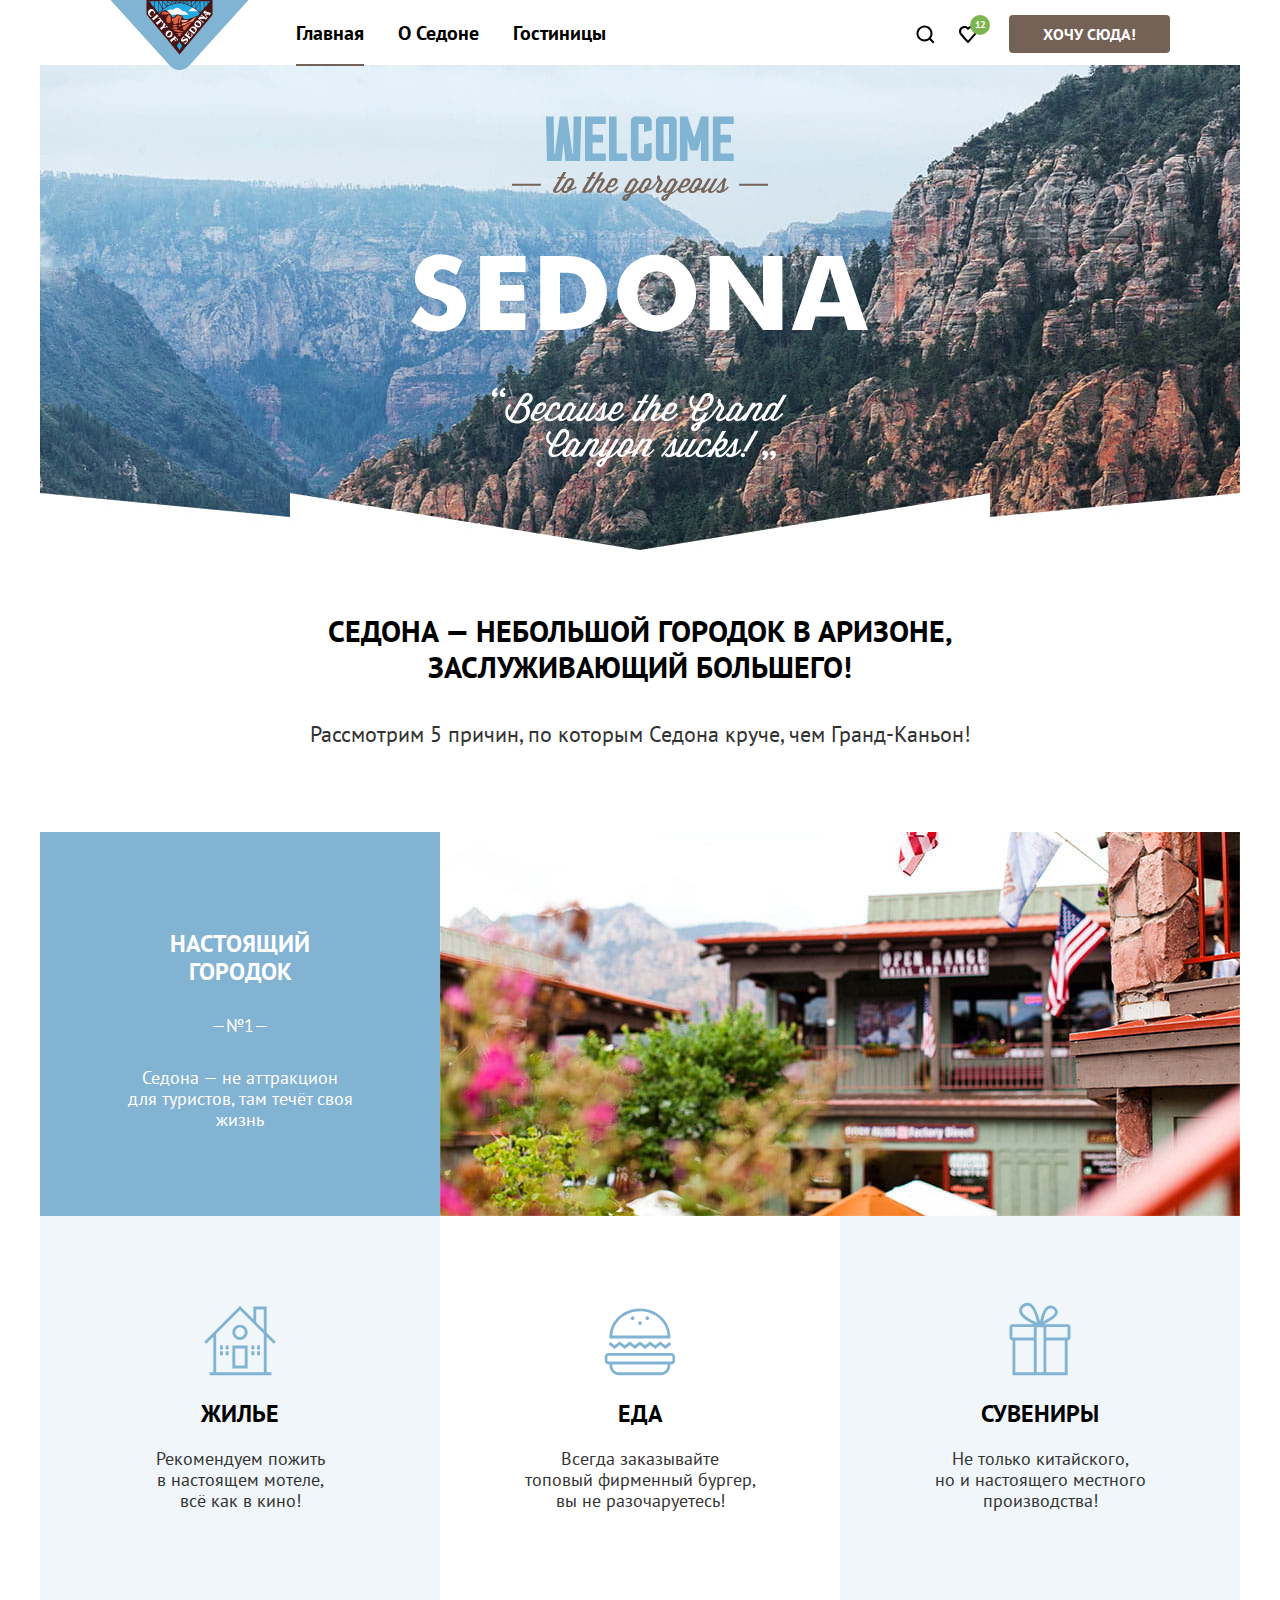
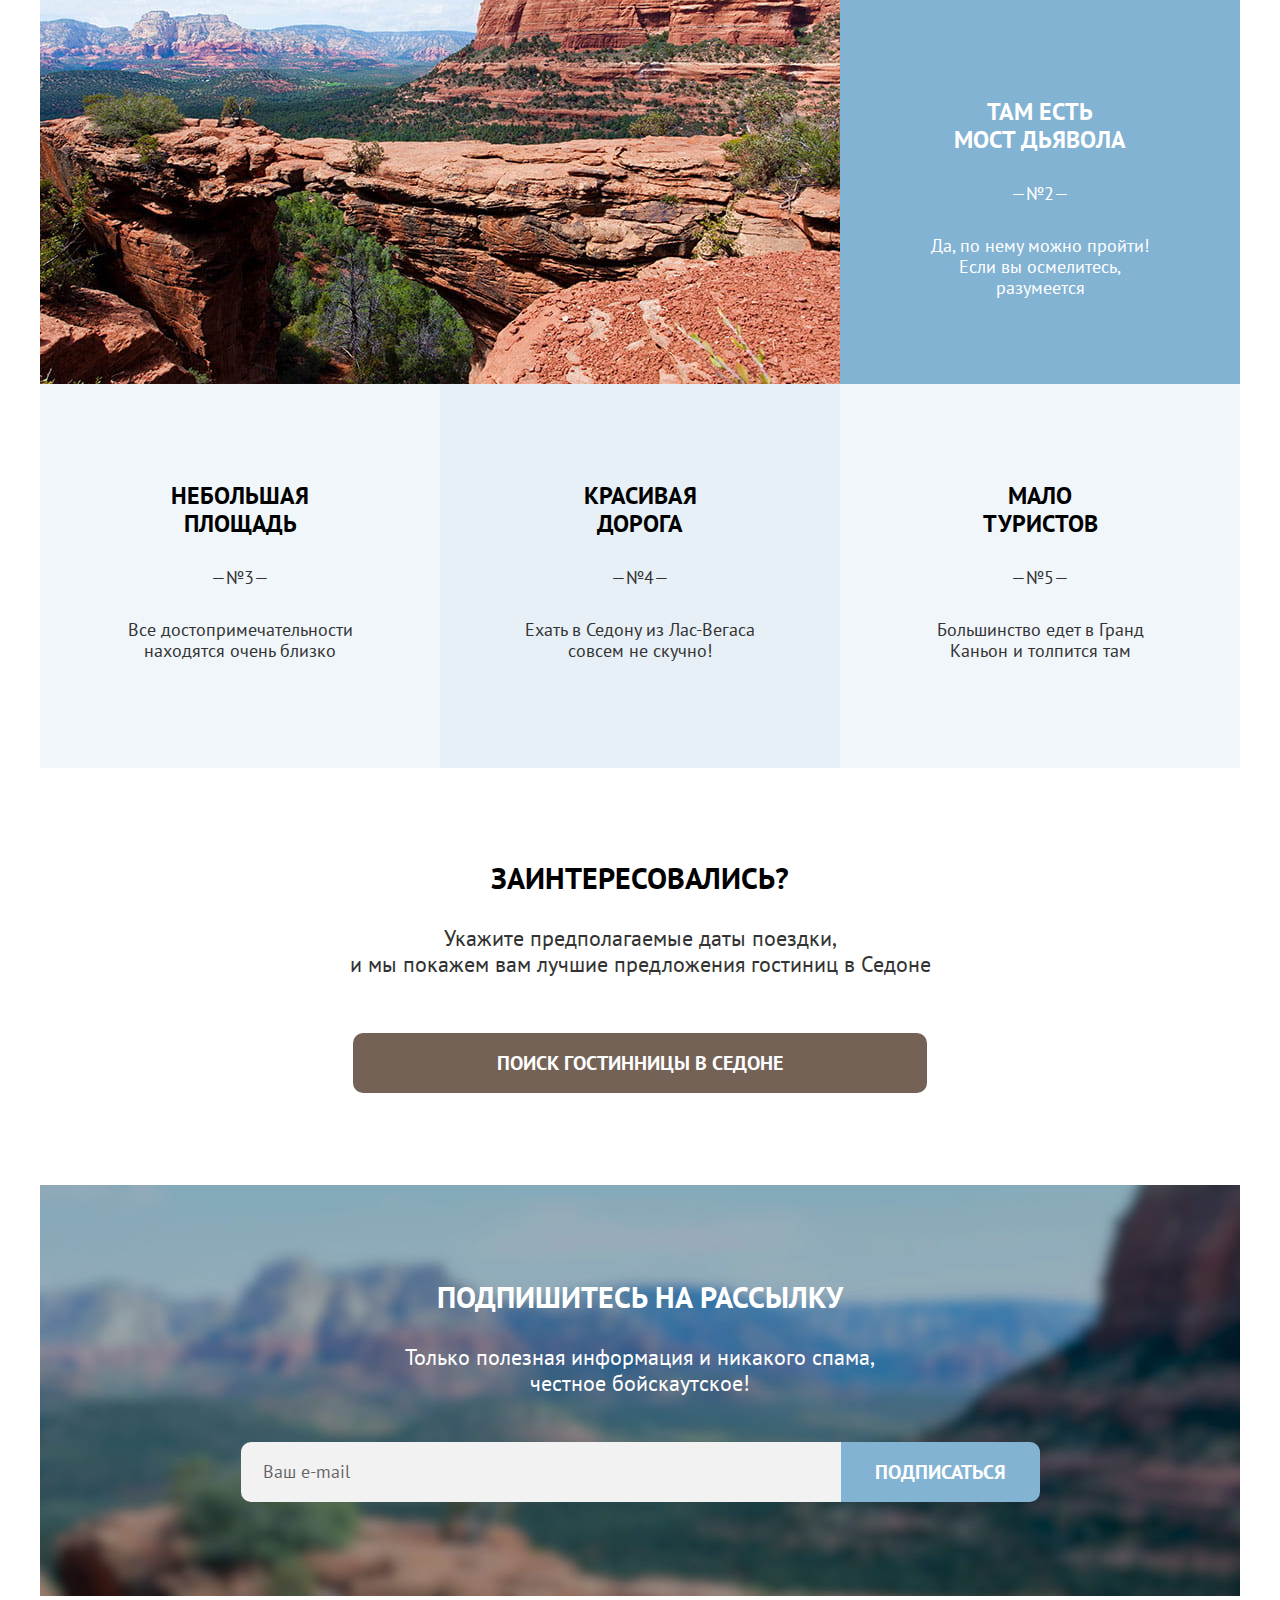
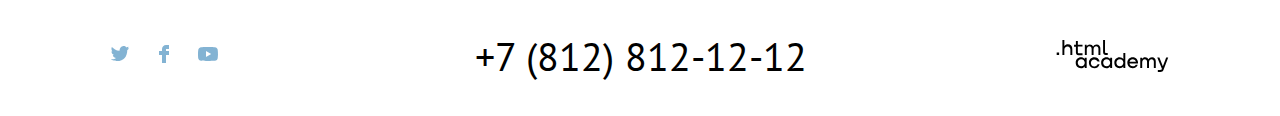
==== commit cddec893: "Защита личного проекта «Седона»" ====
--- a/index.html
+++ b/index.html
@@ -2,220 +2,306 @@
 <html lang="ru">
 
 <head>
-	<meta charset="utf-8" />
-	<title>HTML Academy: Седона</title>
-	<link rel="stylesheet" href="styles/styles.css" />
+  <meta charset="utf-8" />
+  <title>HTML Academy: Седона</title>
+  <link rel="icon" type="image/png" sizes="32x32" href="images/logo/favicon.png">
+  <link rel="stylesheet" href="styles/styles.css" />
 </head>
 
 <body>
-	<div class="page-container">
-		<header class="page-header">
-			<nav class="navigation">
-				<a class="navigation-logo" href="index.html">
-					<img class="page-header-logo" src="images/logo/sedona.svg" width="139" height="70" alt="Логотип «Седона»." />
-				</a>
-				<ul class="navigation-list">
-					<li class="navigation-item">
-						<a class="navigation-link navigation-link-current" href="index.html">Главная</a>
-					</li>
-					<li class="navigation-item">
-						<a class="navigation-link" href="#">О Седоне</a>
-					</li>
-					<li class="navigation-item">
-						<a class="navigation-link" href="catalog.html">Гостиницы</a>
-					</li>
-				</ul>
-				<ul class="navigation-list navigation-user">
-					<li class="navigation-item">
-						<a class="navigation-link-user" href="#">
-							<svg class="navigation-icon" aria-hidden="true" focusable="false" width="20" height="20"
-								viewBox="0 0 20 20" fill="none" xmlns="http://www.w3.org/2000/svg">
-								<path
-									d="m19.5 18.008-3.7-3.68c1-1.292 1.7-2.983 1.7-4.872 0-4.376-3.6-7.956-8-7.956s-8 3.68-8 8.055c0 4.376 3.6 7.956 8 7.956 1.8 0 3.5-.597 4.9-1.69l3.7 3.679 1.4-1.492Zm-10-2.486c-3.3 0-6-2.685-6-5.967 0-3.282 2.7-5.967 6-5.967s6 2.685 6 5.967c0 3.282-2.7 5.967-6 5.967Z" />
-							</svg>
-							<span class="visually-hidden">Поиск.</span>
-						</a>
-					</li>
-					<li class="navigation-item">
-						<a class="navigation-link-user" href="#">
-							<svg class="navigation-icon" aria-hidden="true" focusable="false" width="20" height="20"
-								viewBox="0 0 20 20" fill="none" xmlns="http://www.w3.org/2000/svg">
-								<path
-									d="M9.9 19c-.3 0-.6-.1-.8-.4-5.4-6.1-6.7-7.5-7-7.9C1.4 9.8 1 8.6 1 7.4 1 4.4 3.4 2 6.5 2 7.8 2 9 2.5 10 3.3c1-.8 2.3-1.3 3.5-1.3 3 0 5.5 2.4 5.5 5.4 0 1.3-.5 2.5-1.3 3.4l-7 7.9c-.2.2-.4.3-.8.3Zm-6-9.5c.3.4 3.5 4 6.1 6.9l6.2-7c.5-.5.7-1.2.7-2 0-1.8-1.5-3.3-3.3-3.3-1 0-2 .5-2.7 1.3-.3.3-.6.4-.9.4-.3 0-.6-.2-.8-.4-.7-.8-1.7-1.3-2.7-1.3-1.8 0-3.3 1.5-3.3 3.3-.1.9.3 1.6.7 2.1-.1 0-.1 0 0 0Z" />
-							</svg>
-							<span class="visually-hidden">Избранное.</span>
-							<span class="badge">12</span>
-						</a>
-					</li>
-					<li class="navigation-item">
-						<a class="navigation-link-button" href="#">Хочу сюда!</a>
-					</li>
-				</ul>
-			</nav>
-		</header>
-
-		<main class="main-container main-index">
-			<div class="main-header">
-				<h1 class="visually-hidden">Welcome to the gorgeous Sedona.</h1>
-				<img class="logo" src="images/welcome.svg" alt="Добро пожаловать." />
-			</div>
-			<section class="reasons">
-				<div class="sedona-description">
-					<strong class="strong-title">Седона — небольшой городок в Аризоне, <br />заслуживающий
-						большего!</strong>
-					<h2 class="main-title">
-						Рассмотрим 5 причин, по которым Седона круче, чем Гранд-Каньон!
-					</h2>
-				</div>
-				<ol class="reasons-list">
-					<li class="reasons-list-main">
-						<div class="reasons-item">
-							<h3 class="reasons-title">Настоящий <br />городок</h3>
-							<span class="reasons-number">—№1—</span>
-							<p class="reasons-description">
-								Седона — не аттракцион <br />для туристов, там течёт
-								<br />своя жизнь
-							</p>
-						</div>
-						<div class="reasons-image-wrapper">
-							<img class="reasons-foto" src="images/reasons/photo-1.jpg" width="800" height="384"
-								alt="Настоящий городок." />
-						</div>
-						<ul class="advantages-list">
-							<li class="advantages-item advatages-house">
-								<h4 class="advantages-title">Жилье</h4>
-								<p class="advantages-description">
-									Рекомендуем пожить <br />в настоящем мотеле, <br />всё как в кино!
-								</p>
-							</li>
-							<li class="advantages-item advatages-food">
-								<h4 class="advantages-title">Еда</h4>
-								<p class="advantages-description">
-									Всегда заказывайте <br />топовый фирменный бургер, <br />вы не разочаруетесь!
-								</p>
-							</li>
-							<li class="advantages-item advatages-souvenirs">
-								<h4 class="advantages-title">Сувениры</h4>
-								<p class="advantages-description">
-									Не только китайского, <br />но и настоящего местного
-									<br />производства!
-								</p>
-							</li>
-						</ul>
-					</li>
-					<li class="reasons-list-main">
-						<div class="reasons-image-wrapper">
-							<img class="reasons-foto" src="images/reasons/photo-2.jpg" width="800" height="384" alt="Мост дьявола." />
-						</div>
-						<div class="reasons-item">
-							<h3 class="reasons-title">Там есть <br />мост дьявола</h3>
-							<span class="reasons-number">—№2—</span>
-							<p class="reasons-description">
-								Да, по нему можно пройти! <br />Если вы осмелитесь,
-								<br />разумеется
-							</p>
-						</div>
-					</li>
-					<li class="reasons-item">
-						<h3 class="reasons-title">Небольшая <br />площадь</h3>
-						<span class="reasons-number">—№3—</span>
-						<p class="reasons-description">
-							Все достопримечательности <br />находятся очень близко
-						</p>
-					</li>
-					<li class="reasons-item">
-						<h3 class="reasons-title">Красивая <br />дорога</h3>
-						<span class="reasons-number">—№4—</span>
-						<p class="reasons-description">
-							Ехать в Седону из Лас-Вегаса <br />совсем не скучно!
-						</p>
-					</li>
-					<li class="reasons-item">
-						<h3 class="reasons-title">Мало <br />туристов</h3>
-						<span class="reasons-number">—№5—</span>
-						<p class="reasons-description">
-							Большинство едет в Гранд <br /> Каньон и толпится там
-						</p>
-						<p class="reasons-description"></p>
-					</li>
-				</ol>
-			</section>
-			<section class="hotels">
-				<h2 class="hotels-title">Заинтересовались?</h2>
-				<p class="hotels-description">
-					Укажите предполагаемые даты поездки, <br />и мы покажем вам лучшие предложения гостиниц в Седоне
-				</p>
-				<a class="button-all" href="catalog.html">Поиск гостинницы в Седоне</a>
-			</section>
-			<section class="newsletter">
-				<h2 class="newsletter-title">Подпишитесь на рассылку</h2>
-				<p class="newsletter-description">
-					Только полезная информация и никакого спама, <br />честное бойскаутское!
-				</p>
-				<form class="newsletter-form" action="https://echo.htmlacademy.ru/" method="post">
-					<input class="field" placeholder="Ваш e-mail" type="email" name="newsletter-email" required />
-					<button class="newsletter-button" type="submit">
-						Подписаться
-					</button>
-				</form>
-			</section>
-		</main>
-
-		<footer class="page-footer">
-			<section class="footer-social">
-				<ul class="footer-social-list">
-					<li class="footer-social-item">
-						<a class="footer-social-link" href="https://twitter.com/htmlacademy_ru">
-							<svg class="navigation-icon" aria-hidden="true" focusable="false" width="20" height="20"
-								viewBox="0 0 20 20" fill="none" xmlns="http://www.w3.org/2000/svg">
-								<path
-									d="M12.6 2.194c1.8-.5 3.2.3 3.8 1.2.7-.2 1.4-.5 2.1-.7 0 .9-.6 1.5-.9 1.8.7.1 1.4-.6 1.4-.6-.2 1-1.1 1.8-1.7 2-.2 6.8-3.3 11.2-10.6 11.1h-.5c-.4 0-4.4-.5-5.2-1.9 2.4.2 4.1-.4 5-1.2-1-.3-2.9-.4-3.2-2.9.4.1.6.2 1.3.1-1.3-.8-2.7-1.6-2.6-3.8.3.3 1.1.5 1.4.5-.8-.2-2.1-3.3-1-4.9 1.9 1.9 4 3.6 7.6 3.8.2-2.4 1.2-3.9 3.1-4.5Z" />
-							</svg>
-							<span class="visually-hidden">Твиттер.</span>
-						</a>
-					</li>
-					<li class="footer-social-item">
-						<a class="footer-social-link" href="https://www.facebook.com/htmlacademy">
-							<svg class="navigation-icon" aria-hidden="true" focusable="false" width="20" height="20"
-								viewBox="0 0 20 20" fill="none" xmlns="http://www.w3.org/2000/svg">
-								<path d="M12 1C9.8 1 8 2.8 8 5v2H5v4h3v8h4v-8h3V7h-3V5h3V1h-3Z" />
-							</svg>
-							<span class="visually-hidden">Фейсбук.</span>
-						</a>
-					</li>
-					<li class="footer-social-item">
-						<a class="footer-social-link" href="https://www.youtube.com/c/HTMLAcademyRUS">
-							<svg class="navigation-icon" aria-hidden="true" focusable="false" width="20" height="20"
-								viewBox="0 0 20 20" fill="none" xmlns="http://www.w3.org/2000/svg">
-								<path fill-rule="evenodd" clip-rule="evenodd"
-									d="M17.814 3.418c.86.23 1.537.907 1.768 1.768C19.998 6.746 20 10 20 10s0 3.255-.418 4.814a2.505 2.505 0 0 1-1.768 1.768c-1.56.419-7.814.419-7.814.419s-6.255 0-7.814-.419a2.505 2.505 0 0 1-1.768-1.768C0 13.255 0 10 0 10s0-3.255.418-4.814a2.505 2.505 0 0 1 1.768-1.768C3.746 3 10 3 10 3s6.255 0 7.814.418Zm-4.62 6.583-5.196 3V7l5.196 3Z" />
-							</svg>
-							<span class="visually-hidden">Ютуб.</span>
-						</a>
-					</li>
-				</ul>
-			</section>
-			<div class="footer-contact">
-				<a class="footer-contact-tel" href="tel:+78128121212">+7 (812) 812-12-12</a>
-			</div>
-			<div>
-				<a class="logo-htmlacademy" href="https://htmlacademy.ru/">
-					<svg class="footer-logo" width="115" height="33" viewBox="0 0 115 33" fill="none"
-						xmlns="http://www.w3.org/2000/svg">
-						<g clip-path="url(#a)">
-							<path fill-rule="evenodd" clip-rule="evenodd"
-								d="M8 6.2c.8-1 2-1.7 3.6-1.7 2.7 0 4.6 1.9 4.5 4.9v6.1h-2V9.8c0-1.8-1.1-3.2-2.9-3.2-2 0-3.3 1.5-3.3 3.6v5.3h-2V0h2v6.2H8Zm-8 9.3v-2.6h2.5v2.6H0ZM26.6 4.8h-4.8V1.1h-2v3.8h-1.9v2h1.9v6c0 1.7 1 2.7 2.7 2.7h4.1v-2h-3.7c-.7 0-1.1-.4-1.1-1.1V6.8h4.8v-2Zm11 1.9c.6-1.3 1.9-2.1 3.5-2.1 2.5 0 4 1.8 3.9 4.3v6.5h-2V9.1c0-1.6-.9-2.6-2.4-2.6-1.2 0-2.6.9-2.6 3.3v5.6h-2V9.1c0-1.6-.9-2.6-2.4-2.6C32 6.5 31 8 31 10v5.4h-2V4.8h1.9v1.6h.1c.6-1 1.7-1.8 3.1-1.8 1.6 0 2.8.9 3.4 2.1h.1Zm10.2 6c0 1.7 1 2.7 2.8 2.7h2v-2h-1.7c-.7 0-1.1-.4-1.1-1.1V0h-2v12.7ZM25 17.9c1.7 0 3 .7 3.9 1.8v-1.5h2v10.6h-2v-1.6h-.1c-.8 1.1-2 1.9-3.8 1.9-3.1 0-5.4-2.3-5.4-5.6s2.3-5.6 5.4-5.6Zm-3.3 5.6c0 2 1.4 3.6 3.6 3.6s3.6-1.7 3.6-3.6c0-2-1.4-3.6-3.6-3.6s-3.6 1.6-3.6 3.6ZM44.2 22c-.5-2.4-2.6-4.1-5.4-4.1-3.4 0-5.6 2.5-5.6 5.6 0 3.1 2.2 5.6 5.6 5.6 2.8 0 4.9-1.8 5.4-4.2h-2.1c-.4 1.3-1.7 2.3-3.3 2.3-2.2 0-3.6-1.6-3.6-3.6s1.4-3.6 3.6-3.6c1.6 0 2.8 1 3.3 2.2h2.1V22Zm7-4.1c1.7 0 3 .7 3.9 1.8v-1.5h2v10.6h-2v-1.6H55c-.8 1.1-2 1.9-3.8 1.9-3.1 0-5.4-2.3-5.4-5.6s2.3-5.6 5.4-5.6Zm-3.3 5.6c0 2 1.4 3.6 3.6 3.6 2.1 0 3.6-1.7 3.6-3.6 0-2-1.4-3.6-3.6-3.6s-3.6 1.6-3.6 3.6Zm20.8-3.7c-.9-1.1-2.2-1.9-3.9-1.9-3.1 0-5.4 2.3-5.4 5.6s2.2 5.6 5.4 5.6c1.7 0 3-.8 3.8-1.8h.1v1.5h2V13.4h-2v6.4Zm-3.6 7.3c-2.2 0-3.6-1.6-3.6-3.6s1.4-3.6 3.6-3.6 3.6 1.6 3.6 3.6c-.1 2-1.5 3.6-3.6 3.6Zm7.7-3.6c0-3.1 2.2-5.6 5.5-5.6 3.5 0 5.7 2.7 5.5 6.3H75c.1 1.6 1.5 2.9 3.4 2.9 1.4 0 2.5-.6 3-1.6h2.1c-.7 2.3-2.7 3.6-5.2 3.6-3.4 0-5.5-2.6-5.5-5.6Zm8.8-1.1c-.3-1.6-1.6-2.6-3.3-2.6-1.7 0-2.9 1.1-3.2 2.6h6.5Zm16.6-4.5c-1.6 0-2.9.8-3.6 2h-.1c-.6-1.2-1.8-2-3.4-2-1.4 0-2.5.7-3.1 1.8v-1.5h-1.9v10.6h2v-5.4c0-2 1-3.4 2.6-3.5 1.5 0 2.4 1 2.4 2.6v6.3h2v-5.6c0-2.4 1.4-3.3 2.6-3.3 1.5 0 2.4 1 2.4 2.6v6.3h2v-6.5c.1-2.6-1.4-4.4-3.9-4.4Zm7.6.2 3.6 8.9 3.4-8.9h2.1l-4.7 12.2c-.7 1.8-1.7 2.6-3.5 2.6h-2.5v-2h2.5c1 0 1.4-.3 1.7-1.2l-4.8-11.6h2.2Z" />
-						</g>
-						<defs>
-							<clipPath id="a">
-								<path fill="#ffffff" d="M0 0h114.9v32.9H0z" />
-							</clipPath>
-						</defs>
-					</svg>
-				</a>
-			</div>
-		</footer>
-	</div>
+  <div class="page-container">
+    <header class="page-header">
+      <nav class="navigation">
+        <a class="navigation-logo" href="index.html">
+          <img class="page-header-logo" src="images/logo/sedona.svg" width="139" height="70" alt="Логотип «Седона»." />
+        </a>
+        <ul class="navigation-list">
+          <li class="navigation-item">
+            <a class="navigation-link navigation-link-current" href="index.html">Главная</a>
+          </li>
+          <li class="navigation-item">
+            <a class="navigation-link" href="#">О Седоне</a>
+          </li>
+          <li class="navigation-item">
+            <a class="navigation-link" href="catalog.html">Гостиницы</a>
+          </li>
+        </ul>
+        <ul class="navigation-list navigation-user">
+          <li class="navigation-item">
+            <a class="navigation-link-user" href="#">
+              <svg class="navigation-icon" aria-hidden="true" focusable="false" width="20" height="20"
+                viewBox="0 0 20 20" fill="none" xmlns="http://www.w3.org/2000/svg">
+                <path
+                  d="m19.5 18.008-3.7-3.68c1-1.292 1.7-2.983 1.7-4.872 0-4.376-3.6-7.956-8-7.956s-8 3.68-8 8.055c0 4.376 3.6 7.956 8 7.956 1.8 0 3.5-.597 4.9-1.69l3.7 3.679 1.4-1.492Zm-10-2.486c-3.3 0-6-2.685-6-5.967 0-3.282 2.7-5.967 6-5.967s6 2.685 6 5.967c0 3.282-2.7 5.967-6 5.967Z" />
+              </svg>
+              <span class="visually-hidden">Поиск.</span>
+            </a>
+          </li>
+          <li class="navigation-item">
+            <a class="navigation-link-user" href="#">
+              <svg class="navigation-icon" aria-hidden="true" focusable="false" width="20" height="20"
+                viewBox="0 0 20 20" fill="none" xmlns="http://www.w3.org/2000/svg">
+                <path
+                  d="M9.9 19c-.3 0-.6-.1-.8-.4-5.4-6.1-6.7-7.5-7-7.9C1.4 9.8 1 8.6 1 7.4 1 4.4 3.4 2 6.5 2 7.8 2 9 2.5 10 3.3c1-.8 2.3-1.3 3.5-1.3 3 0 5.5 2.4 5.5 5.4 0 1.3-.5 2.5-1.3 3.4l-7 7.9c-.2.2-.4.3-.8.3Zm-6-9.5c.3.4 3.5 4 6.1 6.9l6.2-7c.5-.5.7-1.2.7-2 0-1.8-1.5-3.3-3.3-3.3-1 0-2 .5-2.7 1.3-.3.3-.6.4-.9.4-.3 0-.6-.2-.8-.4-.7-.8-1.7-1.3-2.7-1.3-1.8 0-3.3 1.5-3.3 3.3-.1.9.3 1.6.7 2.1-.1 0-.1 0 0 0Z" />
+              </svg>
+              <span class="visually-hidden">Избранное.</span>
+              <span class="badge">12</span>
+            </a>
+          </li>
+          <li class="navigation-item">
+            <a class="navigation-link-button" href="#">Хочу сюда!</a>
+          </li>
+        </ul>
+      </nav>
+    </header>
+
+    <main class="main-container main-index">
+      <div class="main-header">
+        <h1 class="visually-hidden">Welcome to the gorgeous Sedona.</h1>
+        <img class="logo" src="images/welcome.svg" alt="Добро пожаловать." />
+      </div>
+      <section class="reasons">
+        <div class="sedona-description">
+          <strong class="strong-title">Седона — небольшой городок в Аризоне,<br />заслуживающий
+            большего!</strong>
+          <h2 class="main-title">
+            Рассмотрим 5 причин, по которым Седона круче, чем Гранд-Каньон!
+          </h2>
+        </div>
+        <ol class="reasons-list">
+          <li class="reasons-list-main">
+            <div class="reasons-item">
+              <h3 class="reasons-title">Настоящий<br />городок</h3>
+              <span class="reasons-number">—№1—</span>
+              <p class="reasons-description">
+                Седона — не аттракцион<br />для туристов, там течёт
+                своя жизнь
+              </p>
+            </div>
+            <div class="reasons-image-wrapper">
+              <img class="reasons-foto" src="images/reasons/photo-1.jpg" width="800" height="384"
+                alt="Настоящий городок." />
+            </div>
+            <ul class="advantages-list">
+              <li class="advantages-item advatages-house">
+                <h4 class="advantages-title">Жилье</h4>
+                <p class="advantages-description">
+                  Рекомендуем пожить в настоящем мотеле, <br />всё как в кино!
+                </p>
+              </li>
+              <li class="advantages-item advatages-food">
+                <h4 class="advantages-title">Еда</h4>
+                <p class="advantages-description">
+                  Всегда заказывайте топовый фирменный бургер, <br />вы не разочаруетесь!
+                </p>
+              </li>
+              <li class="advantages-item advatages-souvenirs">
+                <h4 class="advantages-title">Сувениры</h4>
+                <p class="advantages-description">
+                  Не только китайского, но и настоящего местного
+                  <br />производства!
+                </p>
+              </li>
+            </ul>
+          </li>
+          <li class="reasons-list-main">
+            <div class="reasons-image-wrapper">
+              <img class="reasons-foto" src="images/reasons/photo-2.jpg" width="800" height="384" alt="Мост дьявола." />
+            </div>
+            <div class="reasons-item">
+              <h3 class="reasons-title">Там есть <br />мост дьявола</h3>
+              <span class="reasons-number">—№2—</span>
+              <p class="reasons-description">
+                Да, по нему можно пройти! <br />Если вы осмелитесь,
+                <br />разумеется
+              </p>
+            </div>
+          </li>
+          <li class="reasons-item">
+            <h3 class="reasons-title reasons-title-last">Небольшая <br />площадь</h3>
+            <span class="reasons-number">—№3—</span>
+            <p class="reasons-description">
+              Все достопримечательности <br />находятся очень близко
+            </p>
+          </li>
+          <li class="reasons-item">
+            <h3 class="reasons-title reasons-title-last">Красивая <br />дорога</h3>
+            <span class="reasons-number">—№4—</span>
+            <p class="reasons-description">
+              Ехать в Седону из Лас-Вегаса <br />совсем не скучно!
+            </p>
+          </li>
+          <li class="reasons-item">
+            <h3 class="reasons-title reasons-title-last">Мало <br />туристов</h3>
+            <span class="reasons-number">—№5—</span>
+            <p class="reasons-description">
+              Большинство едет в Гранд <br /> Каньон и толпится там
+            </p>
+            <p class="reasons-description"></p>
+          </li>
+        </ol>
+      </section>
+      <section class="hotels">
+        <h2 class="hotels-title">Заинтересовались?</h2>
+        <p class="hotels-description">
+          Укажите предполагаемые даты поездки,<br />и мы покажем вам лучшие предложения гостиниц в Седоне
+        </p>
+        <a class="button-all" href="catalog.html">Поиск гостинницы в Седоне</a>
+      </section>
+      <section class="newsletter">
+        <h2 class="newsletter-title">Подпишитесь на рассылку</h2>
+        <p class="newsletter-description">
+          Только полезная информация и никакого спама, <br />честное бойскаутское!
+        </p>
+        <form class="newsletter-form" action="https://echo.htmlacademy.ru/" method="post">
+          <input class="field" placeholder="Ваш e-mail" type="email" name="newsletter-email" required />
+          <button class="newsletter-button" type="submit">
+            Подписаться
+          </button>
+        </form>
+      </section>
+    </main>
+
+    <footer class="page-footer">
+      <section class="footer-social">
+        <ul class="footer-social-list">
+          <li class="footer-social-item">
+            <a class="footer-social-link" href="https://twitter.com/htmlacademy_ru">
+              <svg class="navigation-icon" aria-hidden="true" focusable="false" width="20" height="20"
+                viewBox="0 0 20 20" fill="none" xmlns="http://www.w3.org/2000/svg">
+                <path
+                  d="M12.6 2.194c1.8-.5 3.2.3 3.8 1.2.7-.2 1.4-.5 2.1-.7 0 .9-.6 1.5-.9 1.8.7.1 1.4-.6 1.4-.6-.2 1-1.1 1.8-1.7 2-.2 6.8-3.3 11.2-10.6 11.1h-.5c-.4 0-4.4-.5-5.2-1.9 2.4.2 4.1-.4 5-1.2-1-.3-2.9-.4-3.2-2.9.4.1.6.2 1.3.1-1.3-.8-2.7-1.6-2.6-3.8.3.3 1.1.5 1.4.5-.8-.2-2.1-3.3-1-4.9 1.9 1.9 4 3.6 7.6 3.8.2-2.4 1.2-3.9 3.1-4.5Z" />
+              </svg>
+              <span class="visually-hidden">Твиттер.</span>
+            </a>
+          </li>
+          <li class="footer-social-item">
+            <a class="footer-social-link" href="https://www.facebook.com/htmlacademy">
+              <svg class="navigation-icon" aria-hidden="true" focusable="false" width="20" height="20"
+                viewBox="0 0 20 20" fill="none" xmlns="http://www.w3.org/2000/svg">
+                <path d="M12 1C9.8 1 8 2.8 8 5v2H5v4h3v8h4v-8h3V7h-3V5h3V1h-3Z" />
+              </svg>
+              <span class="visually-hidden">Фейсбук.</span>
+            </a>
+          </li>
+          <li class="footer-social-item">
+            <a class="footer-social-link" href="https://www.youtube.com/c/HTMLAcademyRUS">
+              <svg class="navigation-icon" aria-hidden="true" focusable="false" width="20" height="20"
+                viewBox="0 0 20 20" fill="none" xmlns="http://www.w3.org/2000/svg">
+                <path fill-rule="evenodd" clip-rule="evenodd"
+                  d="M17.814 3.418c.86.23 1.537.907 1.768 1.768C19.998 6.746 20 10 20 10s0 3.255-.418 4.814a2.505 2.505 0 0 1-1.768 1.768c-1.56.419-7.814.419-7.814.419s-6.255 0-7.814-.419a2.505 2.505 0 0 1-1.768-1.768C0 13.255 0 10 0 10s0-3.255.418-4.814a2.505 2.505 0 0 1 1.768-1.768C3.746 3 10 3 10 3s6.255 0 7.814.418Zm-4.62 6.583-5.196 3V7l5.196 3Z" />
+              </svg>
+              <span class="visually-hidden">Ютуб.</span>
+            </a>
+          </li>
+        </ul>
+      </section>
+      <div class="footer-contact">
+        <a class="footer-contact-tel" href="tel:+78128121212">+7 (812) 812-12-12</a>
+      </div>
+      <div>
+        <a class="logo-htmlacademy" href="https://htmlacademy.ru/">
+          <svg class="footer-logo" width="115" height="33" viewBox="0 0 115 34" fill="none"
+            xmlns="http://www.w3.org/2000/svg">
+            <path
+              d="M0 12.9v2.6h2.5v-2.6H0ZM11.6 4.5c-1.6 0-2.8.7-3.6 1.7h-.1V0h-2v15.5h2v-5.3c0-2.1 1.3-3.6 3.3-3.6 1.8 0 2.9 1.4 2.9 3.2v5.7h2V9.4c.1-3-1.8-4.9-4.5-4.9ZM26.6 4.8h-4.8V1.1h-2v3.8h-1.9v2h1.9v6c0 1.7 1 2.7 2.7 2.7h4.1v-2h-3.7c-.7 0-1.1-.4-1.1-1.1V6.8h4.8v-2ZM41.1 4.6c-1.6 0-2.9.8-3.5 2.1h-.1c-.6-1.2-1.8-2.1-3.4-2.1-1.4 0-2.5.8-3.1 1.8h-.1V4.8H29v10.6h2V10c0-2 1-3.5 2.6-3.5 1.5 0 2.4 1 2.4 2.6v6.3h2V9.8c0-2.4 1.4-3.3 2.6-3.3 1.5 0 2.4 1 2.4 2.6v6.3h2V8.9c.1-2.5-1.4-4.3-3.9-4.3ZM47.8 12.7c0 1.7 1 2.7 2.8 2.7h2v-2h-1.7c-.7 0-1.1-.4-1.1-1.1V0h-2v12.7ZM28.9 19.7c-.9-1.1-2.2-1.8-3.9-1.8-3.1 0-5.4 2.3-5.4 5.6s2.3 5.6 5.4 5.6c1.8 0 3-.8 3.8-1.9h.1v1.6h2V18.2h-2v1.5Zm-3.6 7.4c-2.2 0-3.6-1.6-3.6-3.6s1.4-3.6 3.6-3.6 3.6 1.6 3.6 3.6c0 1.9-1.4 3.6-3.6 3.6ZM44.2 22c-.5-2.4-2.6-4.1-5.4-4.1-3.4 0-5.6 2.5-5.6 5.6 0 3.1 2.2 5.6 5.6 5.6 2.8 0 4.9-1.8 5.4-4.2h-2.1c-.4 1.3-1.7 2.3-3.3 2.3-2.2 0-3.6-1.6-3.6-3.6s1.4-3.6 3.6-3.6c1.6 0 2.8 1 3.3 2.2h2.1V22ZM55.1 19.7c-.9-1.1-2.2-1.8-3.9-1.8-3.1 0-5.4 2.3-5.4 5.6s2.3 5.6 5.4 5.6c1.8 0 3-.8 3.8-1.9h.1v1.6h2V18.2h-2v1.5Zm-3.6 7.4c-2.2 0-3.6-1.6-3.6-3.6s1.4-3.6 3.6-3.6 3.6 1.6 3.6 3.6c0 1.9-1.5 3.6-3.6 3.6ZM68.7 19.8c-.9-1.1-2.2-1.9-3.9-1.9-3.1 0-5.4 2.3-5.4 5.6s2.2 5.6 5.4 5.6c1.7 0 3-.8 3.8-1.8h.1v1.5h2V13.4h-2v6.4Zm-3.6 7.3c-2.2 0-3.6-1.6-3.6-3.6s1.4-3.6 3.6-3.6 3.6 1.6 3.6 3.6c-.1 2-1.5 3.6-3.6 3.6ZM78.3 17.9c-3.3 0-5.5 2.5-5.5 5.6 0 3 2.1 5.6 5.5 5.6 2.5 0 4.5-1.3 5.2-3.6h-2.1c-.5 1-1.6 1.6-3 1.6-1.9 0-3.3-1.3-3.4-2.9h8.8c.2-3.6-2-6.3-5.5-6.3Zm0 1.9c1.7 0 3 1 3.3 2.6h-6.5c.3-1.5 1.5-2.6 3.2-2.6ZM98.2 17.9c-1.6 0-2.9.8-3.6 2h-.1c-.6-1.2-1.8-2-3.4-2-1.4 0-2.5.7-3.1 1.8v-1.5h-1.9v10.6h2v-5.4c0-2 1-3.4 2.6-3.5 1.5 0 2.4 1 2.4 2.6v6.3h2v-5.6c0-2.4 1.4-3.3 2.6-3.3 1.5 0 2.4 1 2.4 2.6v6.3h2v-6.5c.1-2.6-1.4-4.4-3.9-4.4ZM109.4 27l-3.6-8.9h-2.2l4.8 11.6c-.3.9-.7 1.2-1.7 1.2h-2.5v2h2.5c1.8 0 2.8-.8 3.5-2.6l4.7-12.2h-2.1l-3.4 8.9Z" />
+          </svg>
+        </a>
+      </div>
+    </footer>
+
+    <!-- Для закрытия модального окна в первый div добавить класс "modal-container-close" -->
+    <div class="modal-container modal-container-close">
+      <div class="modal modal-search">
+        <div class="modal-title-close">
+          <section class="modal-content">
+            <h2 class="modal-title">Поиск гостиницы в Седоне</h2>
+          </section>
+          <button class="modal-close-button" type="button">
+            <span class="visually-hidden">Закрыть.</span>
+          </button>
+        </div>
+        <form class="search-form" action="https://echo.htmlacademy.ru/" method="post">
+          <div>
+            <p class="field-group field-invalid-text">
+              <label class="visually-hidden" for="search-date-on">Дата заезда.</label>
+              <span class="modal-field-label">Дата заезда:</span>
+              <input class="search-form-field field" placeholder="Укажите дату" type="text" id="search-date-on"
+                name="search-date-on">
+            </p>
+            <!-- Чтобы увидеть сообщение валидности нужно у класса invalid-text удалить opacity:0 -->
+            <span class="invalid-text">Мы не можем отправить вас в прошлое.</span>
+          </div>
+          <div>
+            <p class="field-group field-valid-text">
+              <label class="visually-hidden" for="search-date-off">Дата выезда.</label>
+              <span class="modal-field-label">Дата выезда:</span>
+              <input class="search-form-field field" placeholder="Укажите дату" type="text" id="search-date-off"
+                name="search-date-off">
+            </p>
+            <!-- Чтобы увидеть сообщение валидности, нужно у класса valid-text удалить opacity:0 -->
+            <span class="valid-text">На эти даты есть свободные номера. Пока есть.</span>
+          </div>
+          <div class="field-group">
+            <div class="field-group field-group-adult">
+              <span class="modal-field-label">Взрослые:</span>
+              <div class="number" data-step="1" data-min="1" data-max="100">
+                <a href="#" class="number-minus">
+                  <svg class="number-minus-icon" width="20" height="20" viewBox="0 0 20 20" fill="none"
+                    xmlns="http://www.w3.org/2000/svg">
+                    <path d="M3 9v2h14V9H3Z" />
+                  </svg>
+                </a>
+                <input class="number-text" type="text" name="count" value="1">
+                <a href="#" class="number-plus">
+                  <svg class="number-plus-icon" width="20" height="20" viewBox="0 0 20 20" fill="none"
+                    xmlns="http://www.w3.org/2000/svg">
+                    <path d="M17 9h-6V3H9v6H3v2h6v6h2v-6h6V9Z" />
+                  </svg>
+                </a>
+              </div>
+            </div>
+            <div class="field-group field-group-kid">
+              <span class="modal-field-label">
+                <span class="modal-field-label form-label-icon">Дети:</span>
+                <span class="tooltip">
+                  <button class="tooltip-toggle" type="button" aria-labelledby="tooltip-label">
+                    <svg class="tooltip-icon" width="20" height="20" viewBox="0 0 20 20" fill="none"
+                      xmlns="http://www.w3.org/2000/svg">
+                      <path fill-rule="evenodd" clip-rule="evenodd" d="M9 4h2v2H9V4Zm2 12H9V7h2v9Z" />
+                    </svg>
+                  </button>
+                  <span class="tooltip-text" role="tooltip" id="tooltip-label">Укажите количество детей, которые будут с
+                    вами, возраст
+                    которых от 6 до 18
+                    лет. Дети до 6 лет размещаются бесплатно.</span>
+                </span>
+              </span>
+              <div class="number" data-step="1" data-min="1" data-max="100">
+                <button class="number-minus" type="button">
+                  <svg class="number-minus-icon" width="20" height="20" viewBox="0 0 20 20" fill="none"
+                    xmlns="http://www.w3.org/2000/svg">
+                    <path d="M3 9v2h14V9H3Z" />
+                  </svg>
+                </button>
+                <input class="number-text" type="text" name="count" value="1">
+                <button class="number-plus" type="button">
+                  <svg class="number-plus-icon" width="20" height="20" viewBox="0 0 20 20" fill="none"
+                    xmlns="http://www.w3.org/2000/svg">
+                    <path d="M17 9h-6V3H9v6H3v2h6v6h2v-6h6V9Z" />
+                  </svg>
+                </button>
+              </div>
+            </div>
+          </div>
+          <button class="newsletter-button modal-button" type="submit">
+            Найти
+          </button>
+        </form>
+      </div>
+    </div>
+
+  </div>
 </body>
 
 </html>
--- a/styles/styles.css
+++ b/styles/styles.css
@@ -1,1129 +1,1729 @@
 @font-face {
-	font-family: "PT Sans";
-	font-style: normal;
-	font-weight: 400;
-	src: url("../fonts/ptsans-400.woff2") format("woff2");
-	font-display: swap;
+  font-family: "PT Sans";
+  font-style: normal;
+  font-weight: 400;
+  src: url("../fonts/ptsans-400.woff2") format("woff2");
+  font-display: swap;
 }
 
 @font-face {
-	font-family: "PT Sans";
-	font-style: normal;
-	font-weight: 700;
-	src: url("../fonts/ptsans-700.woff2") format("woff2");
-	font-display: swap;
+  font-family: "PT Sans";
+  font-style: normal;
+  font-weight: 700;
+  src: url("../fonts/ptsans-700.woff2") format("woff2");
+  font-display: swap;
 }
 
 html {
-	height: 100%;
+  height: 100%;
 }
 
 body {
-	margin: 0;
-	display: flex;
-	flex-direction: column;
-	min-height: 100%;
-	font-family: "PT Sans", sans-serif;
-	font-size: 22px;
-	line-height: 26px;
-	color: #333333;
-	background-color: #ffffff;
+  min-width: 1280px;
+  margin: 0;
+  display: flex;
+  flex-direction: column;
+  min-height: 100%;
+  font-family: "PT Sans", sans-serif;
+  font-size: 22px;
+  line-height: 26px;
+  color: #333333;
+  background-color: #ffffff;
 }
 
 .button-filter {
-	color: #ffffff;
-	background-color: #83b3d3;
-	font-family: PT Sans, sans-serif;
-	font-size: 16px;
-	line-height: 21px;
-	font-weight: 700;
-	text-align: center;
-	text-transform: uppercase;
-	text-decoration: none;
-	padding: 14px 34px;
-	border-radius: 4px;
-	border: none;
-	cursor: pointer;
+  color: #ffffff;
+  background-color: #83b3d3;
+  font-family: "PT Sans", sans-serif;
+  font-size: 16px;
+  line-height: 20px;
+  font-weight: 700;
+  text-align: center;
+  text-transform: uppercase;
+  text-decoration: none;
+  padding: 14px 35px;
+  border-radius: 4px;
+  border: none;
+  cursor: pointer;
 }
 
 .button-filter:hover {
-	background-color: #68a2ca;
+  background-color: #68a2ca;
 }
 
 .button-filter:focus {
-	outline: 3px solid #ffffff;
+  outline: 3px solid #ffffff;
 }
 
 .button-filter:active {
-	color: rgba(255, 255, 255, 0.3);
+  color: rgba(255, 255, 255, 0.3);
 }
 
 .button-filter-secondary {
-	color: #ffffff;
-	background-color: transparent;
-	font-family: PT Sans, sans-serif;
-	font-size: 18px;
-	line-height: 24px;
-	text-align: center;
-	text-decoration: none;
-	border-radius: 4px;
-	border: none;
-	cursor: pointer;
-	margin: 15px 0 0;
-	padding: 4px 13px;
+  color: #ffffff;
+  background-color: transparent;
+  font-family: "PT Sans", sans-serif;
+  font-size: 18px;
+  line-height: 24px;
+  text-align: center;
+  text-decoration: none;
+  border-radius: 4px;
+  border: none;
+  cursor: pointer;
+  margin: 15px 0 0;
+  padding: 4px 13px;
 }
 
 .button-filter-secondary:hover {
-	color: rgba(255, 255, 255, 0.6);
+  color: rgba(255, 255, 255, 0.6);
 }
 
 .button-filter-secondary:focus {
-	outline: 3px solid #83b3d3;
-	outline-offset: -3px;
+  outline: 3px solid #83b3d3;
+  outline-offset: -3px;
 }
 
 .button-filter-secondary:active {
-	color: rgba(255, 255, 255, 0.3);
+  color: rgba(255, 255, 255, 0.3);
 }
 
 .newsletter-button {
-	color: #ffffff;
-	background-color: #83b3d3;
-	font-family: PT Sans, sans-serif;
-	font-size: 20px;
-	line-height: 26px;
-	font-weight: 700;
-	text-align: center;
-	text-transform: uppercase;
-	text-decoration: none;
-	padding: 17px 34px;
-	border-radius: 0 4px 4px 0;
-	border: none;
-	cursor: pointer;
+  color: #ffffff;
+  background-color: #83b3d3;
+  font-family: "PT Sans", sans-serif;
+  font-size: 20px;
+  line-height: 26px;
+  font-weight: 700;
+  text-align: center;
+  text-transform: uppercase;
+  text-decoration: none;
+  padding: 17px 34px;
+  border-radius: 0 10px 10px 0;
+  border: none;
+  cursor: pointer;
 }
 
 .newsletter-button:hover {
-	background-color: #68a2ca;
+  background-color: #68a2ca;
 }
 
 .newsletter-button:focus {
-	outline: 3px solid #756257;
+  outline: 3px solid #756257;
 }
 
 .newsletter-button:active {
-	color: rgba(255, 255, 255, 0.3);
+  color: rgba(255, 255, 255, 0.3);
 }
 
 .button-all {
-	display: inline-block;
-	color: #ffffff;
-	background-color: #756257;
-	font-family: PT Sans, sans-serif;
-	font-size: 20px;
-	line-height: 36px;
-	font-weight: 700;
-	text-align: center;
-	text-transform: uppercase;
-	text-decoration: none;
-	padding: 12px 150px;
-	border-radius: 10px;
-	border: none;
-	cursor: pointer;
+  display: inline-block;
+  color: #ffffff;
+  background-color: #756257;
+  font-family: "PT Sans", sans-serif;
+  font-size: 20px;
+  line-height: 36px;
+  font-weight: 700;
+  text-align: center;
+  text-transform: uppercase;
+  text-decoration: none;
+  padding: 12px 144px;
+  border-radius: 10px;
+  border: none;
+  cursor: pointer;
 }
 
 .button-all:hover {
-	background-color: #615048;
+  background-color: #615048;
 }
 
 .button-all:focus {
-	outline: 3px solid #83b3d3;
+  outline: 3px solid #83b3d3;
 }
 
 .button-all:active {
-	color: rgba(255, 255, 255, 0.3);
+  color: rgba(255, 255, 255, 0.3);
 }
 
 .page-header {
-	background-color: #ffffff;
+  background-color: #ffffff;
+  /* position: sticky;
+	top: 0;
+	left: 0;
+	width: 100%;
+	z-index: 1000; */
 }
 
 .navigation {
-	display: flex;
-	width: 1060px;
-	margin: 0 auto;
-}
-
-.navigation-item .navigation-link-current {
-	border-bottom: 2px solid #756257;
+  display: flex;
+  width: 1060px;
+  margin: 0 auto;
 }
 
 .navigation-logo {
-	width: 139px;
-	margin-right: 30px;
+  width: 139px;
+  margin-right: 30px;
+  margin-bottom: -15px;
 }
 
 .navigation-list {
-	display: flex;
-	flex-wrap: wrap;
-	width: 450px;
-	margin: 0;
-	padding: 0;
-	list-style-type: none;
-	align-items: center;
+  display: flex;
+  flex-wrap: wrap;
+  width: 450px;
+  margin: 0;
+  padding: 0;
+  list-style-type: none;
+  align-items: center;
+  height: 65px;
 }
 
 .navigation-user {
-	max-width: 310px;
-	margin-left: auto;
-	padding: 0;
+  display: flex;
+  justify-content: end;
+  max-width: 310px;
+  margin-left: auto;
+  padding: 0;
 }
 
 .navigation-user .navigation-link-user {
-	min-width: 19px;
-	min-height: 19px;
+  min-width: 19px;
+  min-height: 19px;
 }
 
 .navigation-link {
-	margin: 0 17px;
-	font-size: 20px;
-	line-height: 26px;
-	font-weight: 700;
-	text-align: center;
-	color: #000000;
-	text-decoration: none;
+  position: relative;
+  display: block;
+  margin: 0 17px;
+  font-size: 20px;
+  line-height: 26px;
+  font-weight: 700;
+  text-align: center;
+  color: #000000;
+  text-decoration: none;
 }
 
 .navigation-link:hover {
-	color: #756257;
+  color: #756257;
 }
 
 .navigation-link:active {
-	color: rgba(117, 98, 87, 0.3);
-}
-
-/* .navigation-link-current::before {
-	position: absolute;
-	bottom: 0;
-	height: 2px;
-	background-color: #756257;
-	content: "";
-} */
+  color: rgba(117, 98, 87, 0.3);
+}
+
+.navigation-link-current::before {
+  position: absolute;
+  right: 0;
+  bottom: -20px;
+  left: 0;
+  height: 2px;
+  background-color: #756257;
+  content: "";
+}
 
 .navigation-icon {
-	position: absolute;
-	top: 0;
-	right: 0;
-	bottom: 0;
-	left: 0;
-	margin: auto;
-	fill: #000000;
+  position: absolute;
+  top: 0;
+  right: 0;
+  bottom: 0;
+  left: 0;
+  margin: auto;
+  fill: #000000;
 }
 
 .badge {
-	align-items: center;
-	text-align: center;
-	letter-spacing: -0.1em;
-	font-family: PT Sans, sans-serif;
-	font-size: 10px;
-	line-height: 14px;
-	position: absolute;
-	background-color: #7db550;
-	color: #ffffff;
-	width: 20px;
-	left: 24px;
-	top: 15px;
-	border-radius: 50%;
-	padding: 3px 0;
+  text-align: center;
+  letter-spacing: -0.1em;
+  font-family: "PT Sans", sans-serif;
+  font-size: 10px;
+  line-height: 14px;
+  position: absolute;
+  background-color: #7db550;
+  color: #ffffff;
+  width: 20px;
+  left: 24px;
+  top: 15px;
+  border-radius: 50%;
+  padding: 3px 0;
 }
 
 .navigation-link-button {
-	color: #ffffff;
-	background-color: #756257;
-	padding: 9px 34px;
-	border-radius: 4px;
-	font-weight: 700;
-	font-size: 16px;
-	line-height: 20px;
-	text-align: center;
-	text-transform: uppercase;
-	text-decoration: none;
-	margin-left: 20px;
+  display: inline-block;
+  color: #ffffff;
+  background-color: #756257;
+  padding: 9px 34px;
+  border-radius: 4px;
+  font-weight: 700;
+  font-size: 16px;
+  line-height: 20px;
+  text-align: center;
+  text-transform: uppercase;
+  text-decoration: none;
+  margin-left: 20px;
 }
 
 .navigation-link-button:hover {
-	background-color: #615048;
+  background-color: #615048;
 }
 
 .navigation-link-button:focus {
-	outline: 3px solid #83b3d3;
+  outline: 3px solid #83b3d3;
 }
 
 .navigation-link-button:active {
-	color: rgba(255, 255, 255, 0.3);
+  color: rgba(255, 255, 255, 0.3);
 }
 
 .navigation-link-user {
-	position: relative;
-	display: block;
-	padding: 24px 12px;
-	font-size: 20px;
-	line-height: 26px;
-	font-weight: 700;
-	text-align: center;
-	color: inherit;
-	text-decoration: none;
+  position: relative;
+  display: block;
+  padding: 24px 12px;
+  font-size: 20px;
+  line-height: 26px;
+  font-weight: 700;
+  text-align: center;
+  color: inherit;
+  text-decoration: none;
+}
+
+.footer-social-link .navigation-icon {
+  fill: #83b3d3;
 }
 
 .navigation-link-user:hover .navigation-icon {
-	fill: #756257;
+  fill: #756257;
 }
 
 .navigation-link-user:active .navigation-icon {
-	fill: rgba(117, 98, 87, 0.3);
+  fill: rgba(117, 98, 87, 0.3);
 }
 
 .sedona-description {
-	padding-top: 63px;
-	padding-bottom: 80px;
+  padding-top: 63px;
+  padding-bottom: 80px;
 }
 
 .main-container {
-	flex-grow: 1;
+  flex-grow: 1;
 }
 
 .main-index {
-	text-align: center;
+  text-align: center;
 }
 
 .main-header {
-	padding-top: 51px;
-	padding-bottom: 82px;
-	color: #333333;
-	background-color: #ffffff;
-	background-image: url("../images/background/bg-header.jpg");
-	background-size: 100% auto;
-	background-repeat: no-repeat;
+  padding-top: 51px;
+  padding-bottom: 82px;
+  color: #333333;
+  background-color: #ffffff;
+  background-image: url("../images/background/bg-header.jpg");
+  background-size: 100% auto;
+  background-repeat: no-repeat;
 }
 
 .page-container {
-	width: 1200px;
-	margin: 0 auto;
-	padding: 0 40px;
+  width: 1200px;
+  margin: 0 auto;
+  padding: 0 40px;
 }
 
 .logo {
-	display: block;
-	margin: 0 auto;
+  display: block;
+  margin: 0 auto;
 }
 
 .strong-title {
-	margin: 0;
-	color: #000000;
-	font-size: 30px;
-	line-height: 36px;
-	font-weight: 700;
-	text-transform: uppercase;
+  margin: 0;
+  color: #000000;
+  font-size: 30px;
+  line-height: 36px;
+  font-weight: 700;
+  text-transform: uppercase;
 }
 
 .main-title {
-	margin-top: 31px;
-	margin-bottom: 0;
-	font-weight: 400;
-	font-size: 22px;
-	line-height: 36px;
+  margin-top: 31px;
+  margin-bottom: 0;
+  font-weight: 400;
+  font-size: 22px;
+  line-height: 36px;
 }
 
 .reasons-list {
-	display: flex;
-	flex-wrap: wrap;
-	margin: 0;
-	padding: 0;
-	list-style-type: none;
+  display: flex;
+  flex-wrap: wrap;
+  margin: 0;
+  padding: 0;
+  list-style-type: none;
 }
 
 .reasons-list-main {
-	display: flex;
-	flex-wrap: wrap;
+  display: flex;
+  flex-wrap: wrap;
 }
 
 .advantages-list {
-	display: flex;
-	justify-content: space-between;
-	margin: 0;
-	padding: 0;
-	list-style-type: none;
+  display: flex;
+  flex-wrap: wrap;
+  justify-content: space-between;
+  margin: 0;
+  padding: 0;
+  list-style-type: none;
 }
 
 .reasons-image-wrapper {
-	width: 800px;
-	min-height: 384px;
+  width: 800px;
+  min-height: 384px;
 }
 
 .advantages-title,
 .reasons-title {
-	margin: 0;
-	font-weight: 700;
-	font-size: 24px;
-	line-height: 28px;
-	text-transform: uppercase;
+  margin: 0;
+  font-weight: 700;
+  font-size: 24px;
+  line-height: 28px;
+  text-transform: uppercase;
 }
 
 .reasons-title {
-	margin-top: 98px;
-	margin-bottom: 30px;
+  margin-top: 98px;
+  margin-bottom: 25px;
 }
 
 .advantages-title {
-	margin-top: 184px;
-	margin-bottom: 20px;
+  color: #000000;
+  margin-top: 184px;
+  margin-bottom: 20px;
+}
+
+.reasons-title-last {
+  color: #000000;
 }
 
 .reasons-number,
 .reasons-description,
 .advantages-description {
-	margin: 0;
-	font-weight: normal;
-	font-size: 18px;
-	line-height: 21px;
+  margin: 0;
+  font-weight: normal;
+  font-size: 18px;
+  line-height: 21px;
 }
 
 .reasons-description {
-	margin-top: 30px;
+  margin-top: 30px;
+  max-width: 250px;
+  margin-left: auto;
+  margin-right: auto;
+}
+
+.advantages-description {
+  max-width: 250px;
+  margin-left: auto;
+  margin-right: auto;
 }
 
 .advantages-item,
 .reasons-item {
-	width: 400px;
-	min-height: 384px;
+  width: 400px;
+  min-height: 384px;
 }
 
 .advantages-item {
-	background-repeat: no-repeat;
-	background-position: center 89px;
-	background-size: 72px 72px;
+  background-repeat: no-repeat;
+  background-position: center 82px;
+  background-size: 80px 80px;
 }
 
 .advatages-house {
-	background-image: url("../images/feature/housing.svg");
+  background-image: url("../images/feature/housing.svg");
 }
 
 .advatages-food {
-	background-image: url("../images/feature/eating.svg");
+  background-image: url("../images/feature/eating.svg");
 }
 
 .advatages-souvenirs {
-	background-image: url("../images/feature/souvenir.svg");
+  background-image: url("../images/feature/souvenir.svg");
 }
 
 .reasons-foto {
-	display: block;
+  display: block;
 }
 
 .reasons-item:nth-child(-n + 2) {
-	color: #ffffff;
-	background-color: #83b3d3;
+  color: #ffffff;
+  background-color: #83b3d3;
 }
 
 .reasons-item:nth-child(2n + 3),
 .advantages-item:nth-child(odd) {
-	background-color: rgba(131, 179, 211, 0.12);
+  background-color: rgba(131, 179, 211, 0.12);
 }
 
 .reasons-item:nth-child(4) {
-	background-color: rgba(131, 179, 211, 0.2);
+  background-color: rgba(131, 179, 211, 0.2);
 }
 
 .hotels {
-	padding: 92px 0;
+  padding: 92px 0;
 }
 
 .hotels-title {
-	margin: 0;
-	color: #000000;
-	font-size: 30px;
-	line-height: 36px;
-	text-transform: uppercase;
+  margin: 0;
+  color: #000000;
+  font-size: 30px;
+  line-height: 36px;
+  text-transform: uppercase;
+  padding: 0 240px;
 }
 
 .hotels-description {
-	margin: 29px 0 56px;
-	font-size: 22px;
-	line-height: 26px;
+  margin: 29px 0 56px;
+  font-size: 22px;
+  line-height: 26px;
+  padding: 0 240px;
 }
 
 .newsletter {
-	padding: 94px 0;
-	color: #000000;
-	background-color: #ffffff;
-	background-image: url("../images/background/bg-newsletter.jpg");
-	background-size: 100% auto;
-	background-repeat: no-repeat;
+  padding: 94px 0;
+  color: #000000;
+  background-color: #ffffff;
+  background-image: url("../images/background/bg-newsletter.jpg");
+  background-size: 100% auto;
+  background-repeat: no-repeat;
 }
 
 .newsletter-title {
-	margin: 0;
-	color: #ffffff;
-	font-size: 30px;
-	line-height: 36px;
-	text-transform: uppercase;
+  margin: 0;
+  color: #ffffff;
+  font-size: 30px;
+  line-height: 36px;
+  text-transform: uppercase;
 }
 
 .newsletter-description {
-	margin: 29px 0 46px;
-	color: #ffffff;
-	font-size: 22px;
-	line-height: 26px;
+  margin: 29px 0 46px;
+  color: #ffffff;
+  font-size: 22px;
+  line-height: 26px;
 }
 
 .page-footer {
-	display: flex;
-	justify-content: space-between;
-	padding: 25px 72px;
-	font-size: 40px;
-	font-weight: 400;
-	line-height: 40px;
+  display: flex;
+  justify-content: space-between;
+  padding: 25px 48px 25px 60px;
+  font-size: 40px;
+  font-weight: 400;
+  line-height: 40px;
 }
 
 .footer-social {
-	width: 160px;
-	display: flex;
-	align-items: center;
-	justify-content: start;
-	box-sizing: border-box;
-	margin-right: 8px;
+  width: 160px;
+  display: flex;
+  align-items: center;
+  justify-content: start;
+  box-sizing: border-box;
+  margin-right: 8px;
 }
 
 .footer-social-list {
-	display: flex;
-	flex-wrap: wrap;
-	margin: 0;
-	padding: 0;
-	list-style-type: none;
+  display: flex;
+  flex-wrap: wrap;
+  margin: 0;
+  padding: 0;
+  list-style-type: none;
 }
 
 .footer-social-item {
-	width: 40px;
-	height: 40px;
-	margin-right: 4px;
-	margin-bottom: 4px;
+  width: 40px;
+  height: 40px;
+  margin-right: 4px;
+  margin-bottom: 4px;
 }
 
 .footer-social-item:nth-child(3n) {
-	margin-right: 0;
+  margin-right: 0;
 }
 
 .footer-contact {
-	display: flex;
-	align-items: center;
-	justify-content: center;
-	box-sizing: border-box;
-	flex-shrink: 0;
-	width: 361px;
-	height: 70px;
-	border-radius: 10px;
-	border: 3px solid transparent;
+  display: flex;
+  align-items: center;
+  justify-content: center;
+  box-sizing: border-box;
+  flex-shrink: 0;
+  width: 361px;
+  height: 70px;
+  border-radius: 10px;
+  border: 3px solid transparent;
+  margin-left: 34px;
 }
 
 .footer-contact:hover .footer-contact-tel {
-	color: #756257;
+  color: #756257;
 }
 
 .footer-contact:focus {
-	border: 3px solid #83b3d3;
+  border: 3px solid #83b3d3;
 }
 
 .footer-contact:active .footer-contact-tel {
-	color: rgba(117, 98, 87, 0.3);
+  color: rgba(117, 98, 87, 0.3);
 }
 
 .footer-social-link {
-	position: relative;
-	display: flex;
-	align-items: center;
-	justify-content: center;
-	box-sizing: border-box;
-	flex-shrink: 0;
-	width: 40px;
-	height: 40px;
-	border-radius: 10px;
-	border: 3px solid transparent;
-	background-repeat: no-repeat;
-	background-position: center;
-	background-size: 20px 20px;
-}
-
-.footer-social-link .navigation-icon {
-	fill: #83b3d3;
+  position: relative;
+  display: flex;
+  align-items: center;
+  justify-content: center;
+  box-sizing: border-box;
+  flex-shrink: 0;
+  width: 40px;
+  height: 40px;
+  border-radius: 10px;
+  border: 3px solid transparent;
+  background-repeat: no-repeat;
+  background-position: center;
+  background-size: 20px 20px;
 }
 
 .footer-social-link:hover .navigation-icon {
-	fill: #68a2ca;
+  fill: #68a2ca;
 }
 
 .footer-social-link:focus {
-	border: 3px solid #83b3d3;
+  border: 3px solid #83b3d3;
 }
 
 .footer-social-link:active .navigation-icon {
-	fill: rgba(104, 162, 202, 0.3);
+  fill: rgba(104, 162, 202, 0.3);
 }
 
 .logo-htmlacademy {
-	display: flex;
-	align-items: center;
-	justify-content: center;
-	box-sizing: border-box;
-	flex-shrink: 0;
-	margin-left: 53px;
-	width: 160px;
-	height: 70px;
-	border-radius: 10px;
-	border: 3px solid transparent;
+  display: flex;
+  align-items: center;
+  justify-content: center;
+  box-sizing: border-box;
+  flex-shrink: 0;
+  margin-left: 53px;
+  width: 160px;
+  height: 70px;
+  border-radius: 10px;
+  border: 3px solid transparent;
 }
 
 .footer-logo {
-	fill: #000000;
+  fill: #000000;
 }
 
 .logo-htmlacademy:hover .footer-logo {
-	fill: #756257;
+  fill: #756257;
 }
 
 .logo-htmlacademy:focus {
-	border-color: #83b3d3;
+  border-color: #83b3d3;
 }
 
 .logo-htmlacademy:active .footer-logo {
-	fill: rgba(117, 98, 87, 0.3);
+  fill: rgba(117, 98, 87, 0.3);
 }
 
 .page-footer a {
-	color: #000000;
-	text-decoration: none;
+  color: #000000;
+  text-decoration: none;
 }
 
 .main-inner {
-	color: #333333;
-	background-color: #ffffff;
+  color: #333333;
+  background-color: #ffffff;
 }
 
 .catalog-header {
-	padding: 35px 72px 83px;
-	margin-bottom: 44px;
-	color: #ffffff;
-	background-image: url("../images/background/bg-catalog.jpg");
-	background-size: 100% auto;
-	background-repeat: no-repeat;
+  padding: 32px 72px 83px;
+  margin-bottom: 32px;
+  color: #ffffff;
+  background-image: url("../images/background/bg-catalog.jpg");
+  background-size: 100% auto;
+  background-repeat: no-repeat;
 }
 
 .inner-header-title {
-	margin-top: 0;
-	margin-bottom: 5px;
-	font-size: 60px;
-	line-height: 78px;
-	font-weight: 700;
+  margin-top: 0;
+  margin-bottom: -5px;
+  font-size: 60px;
+  line-height: 78px;
+  font-weight: 700;
 }
 
 .breadcrumbs {
-	display: flex;
-	margin: 0 0 45px;
-	padding: 0;
-	color: #ffffff;
-	list-style-type: none;
+  display: flex;
+  flex-wrap: wrap;
+  margin: 0 0 41px;
+  padding: 0;
+  color: #ffffff;
+  list-style-type: none;
 }
 
 .breadcrumbs-link {
-	margin: 0;
-	padding: 0;
-	color: inherit;
-	font-size: 16px;
-	line-height: 21px;
-	cursor: pointer;
+  font-size: 16px;
+  line-height: 21px;
+  display: flex;
+  justify-content: center;
+  align-items: center;
+  text-align: center;
+  outline: 3px solid transparent;
+  outline-offset: -3px;
+  border-radius: 4px;
+  cursor: pointer;
+  padding: 3px 8px;
+}
+
+.breadcrumbs-link-icon {
+  display: flex;
+  justify-content: center;
+  align-items: center;
+  text-align: center;
+  outline: 3px solid transparent;
+  outline-offset: -3px;
+  border-radius: 4px;
+  margin-left: -6px;
+  cursor: pointer;
+  padding: 7px 8px 8px;
 }
 
 .breadcrumbs-link:hover {
-	opacity: 60%;
+  opacity: 60%;
 }
 
 .breadcrumbs-link:focus {
-	outline: 3px solid #83b3d3;
-	outline-offset: 4px;
+  outline: 3px solid #83b3d3;
 }
 
 .breadcrumbs-link:active {
-	opacity: 30%;
+  opacity: 30%;
+}
+
+.breadcrumbs-link-icon:hover .breadcrumbs-icon {
+  opacity: 60%;
+}
+
+.breadcrumbs-link-icon:focus {
+  outline: 3px solid #83b3d3;
+}
+
+.breadcrumbs-link-icon:active .breadcrumbs-icon {
+  opacity: 30%;
+}
+
+.breadcrumbs-icon-nav {
+  padding: 0 0 3px;
 }
 
 .breadcrumbs-item {
-	margin-right: 10px;
-}
-
-.breadcrumbs-icon-nav {
-	padding-bottom: 1px;
-}
-
-.breadcrumbs-icon-nav {
-	fill: rgba(255, 255, 255, 0.3);
+  margin-right: 3px;
 }
 
 .catalog-filter-title {
-	margin: 0;
-	font-size: 20px;
-	line-height: 26px;
-	font-weight: 700;
+  margin: 0;
+  margin-bottom: 30px;
+  font-size: 20px;
+  line-height: 26px;
+  font-weight: 700;
 }
 
 .catalog-filter-list {
-	font-size: 18px;
-	line-height: 23px;
-	margin: 0;
-	padding: 0;
-	list-style-type: none;
+  font-size: 18px;
+  line-height: 23px;
+  margin: 0;
+  padding: 0;
+  list-style-type: none;
 }
 
 .catalog {
-	margin: 0;
-	font-size: 30px;
-	line-height: 39px;
-	font-weight: 700;
-	text-transform: uppercase;
+  margin: 0;
+  color: #000000;
+  font-size: 30px;
+  line-height: 39px;
+  font-weight: 700;
+  text-transform: uppercase;
 }
 
 .catalog-info {
-	display: flex;
-	align-items: center;
-	margin-bottom: 53px;
+  display: flex;
+  align-items: center;
+  margin-bottom: 53px;
 }
 
 .catalog-info-display {
-	display: flex;
-	margin-left: 81px;
+  display: flex;
+  margin-left: 73px;
+}
+
+.button-light {
+  display: flex;
+  align-items: center;
+  justify-content: center;
+  position: relative;
+  width: 48px;
+  height: 48px;
+  outline: 2px solid #e6e6e6;
+  outline-offset: -2px;
+  border-radius: 4px;
+  margin-left: 8px;
+}
+
+.button-light:hover {
+  outline: 2px solid #83b3d3;
+  outline-offset: -2px;
+}
+
+.button-light:focus {
+  outline: 2px solid #83b3d3;
+  outline-offset: -2px;
+}
+
+.button-light-current {
+  outline: 2px solid #000000;
+  outline-offset: -2px;
+}
+
+.hotel-card-stars {
+  display: flex;
+}
+
+.hotel-card-star {
+  margin-right: 7px;
+}
+
+.pagination-container {
+  display: flex;
+  align-items: center;
+  margin-top: 28px;
+  margin-bottom: 73px;
+}
+
+.pagination {
+  display: flex;
+  margin: 0;
+  padding: 0;
+  list-style-type: none;
+}
+
+.pagination-item:not(:last-child) {
+  margin-right: 8px;
+}
+
+.pagination-link {
+  display: block;
+  box-sizing: border-box;
+  min-width: 55px;
+  min-height: 55px;
+  padding: 14px 0;
+  color: #ffffff;
+  background-color: #83b3d3;
+  text-decoration: none;
+  font-size: 20px;
+  line-height: 26px;
+  font-weight: 700;
+  align-items: center;
+  text-align: center;
+  border-radius: 4px;
+}
+
+.pagination-link:hover {
+  background-color: #68a2ca;
+}
+
+.pagination-link:focus {
+  outline: 3px solid #756257;
+}
+
+.pagination-link:active {
+  color: rgba(255, 255, 255, 0.3);
+}
+
+.hotels-on-page {
+  display: flex;
+  align-items: center;
+  margin-left: auto;
+}
+
+.hotels-on-page label {
+  font-size: 18px;
+  line-height: 23px;
+}
+
+.pagination-current {
+  display: block;
+  box-sizing: border-box;
+  min-width: 55px;
+  min-height: 55px;
+  padding: 14px 0;
+  background-color: #f2f2f2;
+  text-decoration: none;
+  font-size: 20px;
+  line-height: 26px;
+  font-weight: 700;
+  align-items: center;
+  text-align: center;
+  border-radius: 4px;
+  color: #333333;
+}
+
+.newsletter-form {
+  display: flex;
+  justify-content: center;
+  width: 100%;
+}
+
+.newsletter-catalog {
+  margin-bottom: 140px;
+  color: #000000;
+  background-color: #ffffff;
+  text-align: center;
+}
+
+.newsletter-catalog-form {
+  display: flex;
+  justify-content: center;
+  width: 100%;
+}
+
+.newsletter-catalog-title {
+  margin: 0 0 46px;
+  color: #000000;
+  font-size: 30px;
+  line-height: 36px;
+  text-transform: uppercase;
+}
+
+.newsletter-catalog-description {
+  margin: 0 0 46px;
+  color: #333333;
+  font-size: 22px;
+  line-height: 26px;
+}
+
+.catalog-filter {
+  display: flex;
+}
+
+.filter-button {
+  display: flex;
+  flex-direction: column;
+  margin-left: 81px;
+  margin-top: 60px;
+  text-align: center;
+  align-items: center;
+}
+
+.filter-price {
+  margin-left: 167px;
+  width: 287px;
+}
+
+.filter-type-of-hotel {
+  margin-left: 75px;
+}
+
+.visually-hidden {
+  position: absolute;
+  width: 1px;
+  height: 1px;
+  margin: -1px;
+  padding: 0;
+  border: 0;
+  clip: rect(0 0 0 0);
+  overflow: hidden;
+}
+
+.catalog-cards {
+  display: grid;
+  grid-template-columns: repeat(3, 340px);
+  gap: 10px 18px;
+  margin: 0;
+  padding: 0;
+  margin-bottom: 34px;
+}
+
+.hotel-card {
+  padding: 20px;
+}
+
+.hotel-card-image {
+  display: block;
+  width: 299px;
+  height: 206px;
+  margin-bottom: 16px;
+}
+
+.hotel-card-image:hover {
+  opacity: 60%;
+}
+
+.hotel-card-image:focus {
+  outline: 3px solid #83b3d3;
+}
+
+.hotel-card-image:active {
+  opacity: 30%;
+}
+
+.hotel-card-link:focus {
+  outline: 3px solid #83b3d3;
+}
+
+.hotels-card-price {
+  display: flex;
+  justify-content: space-between;
+  align-items: flex-start;
+  padding: 0;
+  margin-bottom: 16px;
+}
+
+.hotel-card-active {
+  display: flex;
+  justify-content: space-between;
+  align-items: center;
+  padding: 0;
+  margin-bottom: 16px;
+}
+
+.hotel-card-button {
+  color: #ffffff;
+  background-color: #83b3d3;
+  font-family: "PT Sans", sans-serif;
+  font-size: 16px;
+  line-height: 21px;
+  font-weight: 700;
+  text-align: center;
+  text-transform: uppercase;
+  text-decoration: none;
+  padding: 8px 20px;
+  border-radius: 4px;
+  border: none;
+  cursor: pointer;
+}
+
+.hotel-card-button:hover {
+  background-color: #68a2ca;
+  outline: 1px solid #756257;
+}
+
+.hotel-card-button:focus {
+  outline: 3px solid #756257;
+}
+
+.hotel-card-button:active {
+  color: rgba(255, 255, 255, 0.3);
+  outline: 1px solid #756257;
+}
+
+.hotel-card-button-active {
+  color: #ffffff;
+  background-color: #7db54f;
+  font-family: "PT Sans", sans-serif;
+  font-size: 16px;
+  line-height: 21px;
+  font-weight: 700;
+  text-align: center;
+  text-transform: uppercase;
+  text-decoration: none;
+  padding: 8px 20px;
+  border-radius: 4px;
+  border: none;
+  cursor: pointer;
+}
+
+.hotel-card-button-active:hover {
+  background-color: #6c9e42;
+}
+
+.hotel-card-button-active:focus {
+  outline: 3px solid #756257;
+}
+
+.hotel-card-button-active:active {
+  color: rgba(255, 255, 255, 0.3);
+}
+
+.hotel-card-rate {
+  display: flex;
+  justify-content: space-between;
+  align-items: center;
+}
+
+.hotel-card-title {
+  margin: 0;
+  margin-bottom: 16px;
+  color: #000000;
+  font-size: 24px;
+  line-height: 31px;
+  font-weight: 700;
+}
+
+.hotel-card-link {
+  text-decoration: none;
+  margin: 0;
+  padding: 0;
+}
+
+.hotel-card-link-more {
+  color: #ffffff;
+  background-color: #756257;
+  font-size: 16px;
+  line-height: 21px;
+  font-weight: 700;
+  text-align: center;
+  text-transform: uppercase;
+  text-decoration: none;
+  padding: 8px 23px;
+  border-radius: 4px;
+}
+
+.hotel-card-link-more:hover {
+  background-color: #615048;
+}
+
+.hotel-card-link-more:focus {
+  outline: 3px solid #83b3d3;
+}
+
+.hotel-card-link-more:active {
+  color: rgba(255, 255, 255, 0.3);
+}
+
+.hotel-card-description-hotel {
+  width: 133px;
+  margin: 0;
+  margin-right: 25px;
+  font-size: 18px;
+  line-height: 23px;
+}
+
+.hotel-card-description-price {
+  width: 143px;
+  margin: 0;
+  font-size: 18px;
+  line-height: 23px;
+}
+
+.rating-area {
+  margin: 0;
+  color: #333333;
+  background-color: #f2f2f2;
+  font-size: 16px;
+  line-height: 21px;
+  text-align: center;
+  text-transform: uppercase;
+  padding: 8px 32px;
+  border-radius: 4px;
+}
+
+.catalog-hotels {
+  padding: 0 72px;
+}
+
+.show-more {
+  display: flex;
+  justify-content: center;
+  padding: 30px 0;
+  border-top: 1px solid #e6e6e6;
+  border-bottom: 1px solid #e6e6e6;
+}
+
+.button-show-more {
+  color: #ffffff;
+  background-color: #83b3d3;
+  font-family: "PT Sans", sans-serif;
+  font-size: 20px;
+  line-height: 26px;
+  font-weight: 700;
+  text-align: center;
+  text-transform: uppercase;
+  text-decoration: none;
+  padding: 17px 237px;
+  border-radius: 4px;
+  border: none;
+  cursor: pointer;
+}
+
+.button-show-more:hover {
+  background-color: #68a2ca;
+}
+
+.button-show-more:focus {
+  outline: 3px solid #756257;
+}
+
+.button-show-more:active {
+  color: rgba(255, 255, 255, 0.3);
+}
+
+.field {
+  margin: 0;
+  padding: 17px 22px;
+  font: inherit;
+  font-size: 18px;
+  line-height: 26px;
+  background-color: #f2f2f2;
+  color: #000000;
+  border: none;
+  border-radius: 10px 0 0 10px;
+  width: 556px;
+}
+
+.field::placeholder {
+  color: rgba(0, 0, 0, 0.6);
+}
+
+.field:hover {
+  background-color: #e6e6e6;
+}
+
+.field:focus {
+  outline: 3px solid #83b3d3;
+  border-radius: 10px 0 0 10px;
+}
+
+.field:focus:invalid {
+  border-color: #ff5757;
+}
+
+.range-scale {
+  position: relative;
+  height: 4px;
+  margin-top: 32px;
+  background-color: rgba(255, 255, 255, 0.3);
+}
+
+.range-bar {
+  position: absolute;
+  height: 4px;
+  background-color: #ffffff;
+}
+
+.range-toggle {
+  position: absolute;
+  width: 20px;
+  height: 20px;
+  background: #ffffff;
+  border: none;
+  border-radius: 5px;
+  cursor: pointer;
+}
+
+.range-toggle:hover {
+  box-shadow: 0 4px 10px rgba(0, 0, 0, 0.25);
+}
+
+.range-toggle:focus {
+  outline: 3px solid #83b3d3;
+}
+
+.range-toggle:active {
+  box-shadow: 0 7px 15px rgba(0, 0, 0, 0.4);
+}
+
+.toggle-min {
+  top: -8px;
+  left: 0;
+}
+
+.toggle-max {
+  top: -8px;
+  right: -10px;
+}
+
+.range-wrapper-inputs {
+  display: flex;
+  width: 287px;
+  margin-top: 4px;
+}
+
+.catalog-filter-label {
+  position: relative;
+  display: flex;
+  font-family: "PT Sans", sans-serif;
+  font-size: 18px;
+  line-height: 23px;
+  text-align: right;
+  color: rgba(255, 255, 255, 0.3);
+  flex-shrink: 0;
+  width: 144px;
+}
+
+.range-label {
+  position: absolute;
+  top: 12px;
+  right: 14px;
+  display: flex;
+}
+
+.range-input-left {
+  width: 100%;
+  height: 48px;
+  box-sizing: border-box;
+  padding: 14px 40px 11px 19px;
+  font: inherit;
+  background-color: transparent;
+  border: 2px solid #ffffff;
+  -webkit-appearance: textfield;
+  appearance: textfield;
+  border-radius: 4px 0 0 4px;
+  color: #ffffff;
+  display: flex;
+}
+
+.range-input-right {
+  width: 100%;
+  height: 48px;
+  box-sizing: border-box;
+  padding: 14px 40px 11px 19px;
+  font: inherit;
+  background-color: transparent;
+  border: 2px solid #ffffff;
+  -webkit-appearance: textfield;
+  appearance: textfield;
+  border-radius: 0 4px 4px 0;
+  color: #ffffff;
+  margin-left: -2px;
+}
+
+.range-input-left:focus,
+.range-input-right:focus {
+  position: relative;
+  z-index: 1;
+  outline: none;
+  box-shadow: inset 0 0 0 2px #81b3d2, 0 0 0 2px #81b3d2;
+}
+
+.range-input-left:focus-visible,
+.range-input-right:focus-visible {
+  background-color: #756257;
+  position: relative;
+  z-index: 0;
+  outline: none;
+  box-shadow: inset 0 0 0 -2px #ffffff, 0 0 0 -2px #ffffff;
+}
+
+.range-input-left::-webkit-outer-spin-button,
+.range-input-left::-webkit-inner-spin-button {
+  -webkit-appearance: none;
+  appearance: none;
+  margin: 0;
+}
+
+.range-input-right::-webkit-outer-spin-button,
+.range-input-right::-webkit-inner-spin-button {
+  -webkit-appearance: none;
+  appearance: none;
+  margin: 0;
+}
+
+.catalog-filter-group {
+  margin: 0;
+  padding: 0;
+  border: none;
+}
+
+.control {
+  position: relative;
+  display: block;
+  padding-left: 39px;
+  margin-bottom: 13px;
+}
+
+.control-mark {
+  position: absolute;
+  top: 2px;
+  left: 0;
+  width: 20px;
+  height: 20px;
+  background-color: #ffffff;
+  border-radius: 4px;
+}
+
+.control-checkbox:checked + .control-mark {
+  background-image: url("../images/tick/checkbox.svg");
+  background-repeat: no-repeat;
+  background-position: center;
+}
+
+.control:hover .control-mark {
+  background-color: rgba(255, 255, 255, 0.6);
+}
+
+.control:focus .control-mark {
+  outline: 3px solid #83b3d3;
+}
+
+.control:active .control-mark {
+  background-color: rgba(255, 255, 255, 0.3);
+}
+
+.control-checkbox,
+.control-radio {
+  position: absolute;
+  visibility: hidden;
+  width: 0;
+  height: 0;
+}
+
+.control-radio + .control-mark {
+  border-radius: 50%;
+}
+
+.control-radio:checked + .control-mark {
+  background-image: url("../images/tick/radio.svg");
+  background-repeat: no-repeat;
+  background-position: center;
 }
 
 .select-control {
-	margin-left: auto;
-}
-
-.button-light {
-	display: flex;
-	align-items: center;
-	justify-content: center;
-	position: relative;
-	width: 48px;
-	height: 48px;
-	outline: 2px solid #e6e6e6;
-	outline-offset: -2px;
-	border-radius: 4px;
-	margin-left: 8px;
-}
-
-.button-light:hover {
-	outline: 2px solid #83b3d3;
-	outline-offset: -2px;
-}
-
-.button-light:focus {
-	outline: 2px solid #83b3d3;
-	outline-offset: -2px;
-}
-
-.button-light-current {
-	outline: 2px solid #000000;
-	outline-offset: -2px;
-}
-
-.hotel-card-stars {
-	display: flex;
-}
-
-.hotel-card-star {
-	margin-right: 7px;
-}
-
-.pagination-container {
-	display: flex;
-	align-items: center;
-	margin-top: 30px;
-	margin-bottom: 73px;
-}
-
-.pagination {
-	display: flex;
-	margin: 0;
-	padding: 0;
-	list-style-type: none;
-}
-
-.pagination-item:not(:last-child) {
-	margin-right: 8px;
-}
-
-.pagination-link {
-	display: block;
-	box-sizing: border-box;
-	width: 55px;
-	height: 55px;
-	padding: 14px 0;
-	color: #ffffff;
-	background-color: #83b3d3;
-	text-decoration: none;
-	font-size: 20px;
-	line-height: 26px;
-	font-weight: 700;
-	align-items: center;
-	text-align: center;
-	border-radius: 4px;
-}
-
-.pagination-link:hover {
-	background-color: #68a2ca;
-}
-
-.pagination-link:focus {
-	outline: 3px solid #756257;
-}
-
-.pagination-link:active {
-	color: rgba(255, 255, 255, 0.3);
-}
-
-.hotels-on-page {
-	display: flex;
-	align-items: center;
-	margin-left: auto;
-}
-
-.hotels-on-page label {
-	font-size: 18px;
-	line-height: 23px;
+  width: 287px;
+  height: 48px;
+  padding: 11px 19px 13px;
+  padding-right: 48px;
+  font: inherit;
+  font-size: 18px;
+  line-height: 22px;
+  color: #333333;
+  background-color: #ffffff;
+  border: 2px solid #e6e6e6;
+  border-radius: 4px;
+  background-image: url("../images/interface/chevron-down.svg");
+  background-repeat: no-repeat;
+  background-position: right 17px center;
+  -webkit-appearance: none;
+  appearance: none;
+  margin-left: auto;
+}
+
+.select-control:hover,
+.select-control:focus {
+  border-color: #83b3d3;
+}
+
+.select-control:focus {
+  outline: 2px solid #83b3d3;
+  outline-offset: -2px;
+}
+
+.select-control:active {
+  color: rgba(51, 51, 51, 0.3);
+}
+
+.select-control-number {
+  width: 160px;
+}
+
+.modal-container {
+  position: fixed;
+  top: 0;
+  left: 0;
+  display: flex;
+  width: 100%;
+  height: 100%;
+  background-color: rgba(242, 242, 242, 0.8);
+}
+
+.modal {
+  position: relative;
+  margin: auto;
+  padding: 54px 70px 70px;
+  background-color: #ffffff;
+  box-shadow: 0 25px 50px rgba(0, 0, 0, 0.15);
+  border-radius: 30px;
+}
+
+.modal-search {
+  width: 575px;
+}
+
+.modal-title-close {
+  display: flex;
+  justify-content: space-between;
+  align-items: center;
+  margin-bottom: 54px;
+}
+
+.modal-close-button {
+  padding: 0;
+  width: 53px;
+  height: 53px;
+  background-color: #f2f2f2;
+  border: none;
+  border-radius: 50%;
+  background-image: url("../images/interface/close.svg");
+  background-repeat: no-repeat;
+  background-position: center;
+  cursor: pointer;
+}
+
+.modal-container-close {
+  display: none;
+}
+
+.modal-close-button:hover {
+  background-color: #e6e6e6;
+}
+
+.modal-close-button:focus {
+  outline: 3px solid #83b3d3;
+}
+
+.modal-close-button:active {
+  opacity: 30%;
+}
+
+.modal-title {
+  margin: 0;
+  font-family: "PT Sans", sans-serif;
+  font-size: 30px;
+  line-height: 36px;
+  font-weight: 700;
+  color: #000000;
+  text-transform: uppercase;
+}
+
+.search-form-field {
+  width: 345px;
+  border-radius: 4px;
+  padding: 12px 56px 12px 19px;
+  font-size: 18px;
+  line-height: 24px;
+  font-weight: 700;
+  background-image: url("../images/interface/date.svg");
+  background-repeat: no-repeat;
+  background-position: right 16px center;
+  -webkit-appearance: none;
+  appearance: none;
+}
+
+.search-form-field:focus {
+  border-radius: 4px;
+}
+
+.search-form-field:focus-visible {
+  background-color: #ffffff;
+  outline: 2px solid #000000;
+}
+
+.modal-field-label {
+  font-size: 18px;
+  line-height: 24px;
+  font-weight: 700;
+}
+
+.field-group {
+  display: flex;
+  justify-content: space-between;
+  align-items: center;
+  margin: 0;
+  margin-bottom: 40px;
+}
+
+.field-group-adult {
+  width: 288px;
+  margin: 0;
+}
+
+.field-group-kid {
+  width: 230px;
+  margin: 0;
+}
+
+.number-of-hotels {
+  -webkit-user-select: none;
+  user-select: none;
+  position: relative;
+  text-align: left;
+  margin: 0;
+  margin-left: 51px;
+  padding: 0;
+  width: 160px;
+  background-color: #f2f2f2;
+  display: flex;
+  align-items: center;
+  justify-content: center;
+  border-radius: 4px;
 }
 
 .number {
-	margin-left: 51px;
-}
-
-.pagination-current {
-	display: block;
-	box-sizing: border-box;
-	width: 55px;
-	height: 55px;
-	padding: 14px 0;
-	background-color: #f2f2f2;
-	text-decoration: none;
-	font-size: 20px;
-	line-height: 26px;
-	font-weight: 700;
-	align-items: center;
-	text-align: center;
-	border-radius: 4px;
-	color: #333333;
-}
-
-.newsletter-form {
-	display: flex;
-	justify-content: center;
-	width: 100%;
-}
-
-.newsletter-catalog {
-	margin-bottom: 140px;
-	color: #000000;
-	background-color: #fff;
-	text-align: center;
-}
-
-.newsletter-catalog-form {
-	display: flex;
-	justify-content: center;
-	width: 100%;
-}
-
-.newsletter-catalog-title {
-	margin: 0 0 46px;
-	color: #000000;
-	font-size: 30px;
-	line-height: 36px;
-	text-transform: uppercase;
-}
-
-.newsletter-catalog-description {
-	margin: 0 0 46px;
-	color: #333333;
-	font-size: 22px;
-	line-height: 26px;
-}
-
-.catalog-filter {
-	display: flex;
-}
-
-.filter-button {
-	margin-left: 81px;
-	text-align: center;
-}
-
-.filter-price {
-	margin-left: 167px;
-}
-
-.filter-type-of-hotel {
-	margin-left: 67px;
-}
-
-.visually-hidden {
-	position: absolute;
-	width: 1px;
-	height: 1px;
-	margin: -1px;
-	padding: 0;
-	border: 0;
-	clip: rect(0 0 0 0);
-	overflow: hidden;
-}
-
-.catalog-cards {
-	display: grid;
-	grid-template-columns: repeat(3, 340px);
-	gap: 10px 18px;
-	margin: 0;
-	padding: 0;
-	margin-bottom: 34px;
-}
-
-.hotel-card {
-	padding: 20px;
-}
-
-.hotel-card-image {
-	display: block;
-	width: 299px;
-	height: 206px;
-	margin-bottom: 16px;
-}
-
-.hotel-card-image:hover {
-	opacity: 60%;
-}
-
-.hotel-card-image:focus {
-	outline: 3px solid #83b3d3;
-}
-
-.hotel-card-image:active {
-	opacity: 30%;
-}
-
-.hotel-card-link:focus {
-	outline: 3px solid #83b3d3;
-}
-
-.hotels-card-price {
-	display: flex;
-	justify-content: space-between;
-	align-items: flex-start;
-	padding: 0px;
-	margin-bottom: 16px;
-}
-
-.hotel-card-active {
-	display: flex;
-	justify-content: space-between;
-	align-items: center;
-	padding: 0px;
-	margin-bottom: 16px;
-}
-
-.hotel-card-button {
-	color: #ffffff;
-	background-color: #83b3d3;
-	font-family: PT Sans, sans-serif;
-	font-size: 16px;
-	line-height: 21px;
-	font-weight: 700;
-	text-align: center;
-	text-transform: uppercase;
-	text-decoration: none;
-	padding: 8px 20px;
-	border-radius: 4px;
-	border: none;
-	cursor: pointer;
-}
-
-.hotel-card-button:hover {
-	background-color: #68a2ca;
-	outline: 1px solid #756257;
-}
-
-.hotel-card-button:focus {
-	outline: 3px solid #756257;
-}
-
-.hotel-card-button:active {
-	color: rgba(255, 255, 255, 0.3);
-	outline: 1px solid #756257;
-}
-
-.hotel-card-button-active {
-	color: #ffffff;
-	background-color: #7db54f;
-	font-family: PT Sans, sans-serif;
-	font-size: 16px;
-	line-height: 21px;
-	font-weight: 700;
-	text-align: center;
-	text-transform: uppercase;
-	text-decoration: none;
-	padding: 8px 20px;
-	border-radius: 4px;
-	border: none;
-	cursor: pointer;
-}
-
-.hotel-card-button-active:hover {
-	background-color: #6c9e42;
-}
-
-.hotel-card-button-active:focus {
-	outline: 3px solid #756257;
-}
-
-.hotel-card-button-active:active {
-	color: rgba(255, 255, 255, 0.3);
-}
-
-.hotel-card-rate {
-	display: flex;
-	justify-content: space-between;
-	align-items: center;
-}
-
-.hotel-card-title {
-	margin: 0;
-	margin-bottom: 16px;
-	color: #000000;
-	font-size: 24px;
-	line-height: 31px;
-	font-weight: 700;
-}
-
-.hotel-card-link {
-	text-decoration: none;
-	margin: 0;
-	padding: 0;
-}
-
-.hotel-card-link-more {
-	color: #ffffff;
-	background-color: #756257;
-	font-size: 16px;
-	line-height: 21px;
-	font-weight: 700;
-	text-align: center;
-	text-transform: uppercase;
-	text-decoration: none;
-	padding: 8px 23px;
-	border-radius: 4px;
-}
-
-.hotel-card-link-more:hover {
-	background-color: #615048;
-}
-
-.hotel-card-link-more:focus {
-	outline: 3px solid #83b3d3;
-}
-
-.hotel-card-link-more:active {
-	color: rgba(255, 255, 255, 0.3);
-}
-
-.hotel-card-description-hotel {
-	width: 133px;
-	margin: 0;
-	margin-right: 25px;
-	font-size: 18px;
-	line-height: 23px;
-}
-
-.hotel-card-description-price {
-	width: 143px;
-	margin: 0;
-	font-size: 18px;
-	line-height: 23px;
-}
-
-.rating-area {
-	margin: 0;
-	color: #333333;
-	background-color: #f2f2f2;
-	font-size: 16px;
-	line-height: 21px;
-	text-align: center;
-	text-transform: uppercase;
-	padding: 8px 32px;
-	border-radius: 4px;
-}
-
-.catalog-hotels {
-	padding: 0 72px;
-}
-
-.show-more {
-	display: flex;
-	justify-content: center;
-	padding: 30px 0;
-}
-
-.button-show-more {
-	color: #ffffff;
-	background-color: #83b3d3;
-	font-family: PT Sans, sans-serif;
-	font-size: 20px;
-	line-height: 26px;
-	font-weight: 700;
-	text-align: center;
-	text-transform: uppercase;
-	text-decoration: none;
-	padding: 17px 237px;
-	border-radius: 4px;
-	border: none;
-	cursor: pointer;
-}
-
-.button-show-more:hover {
-	background-color: #68a2ca;
-}
-
-.button-show-more:focus {
-	outline: 3px solid #756257;
-}
-
-.button-show-more:active {
-	color: rgba(255, 255, 255, 0.3);
-}
-
-.field {
-	margin: 0;
-	padding: 17px 22px;
-	font: inherit;
-	font-size: 18px;
-	line-height: 26px;
-	background-color: #f2f2f2;
-	color: rgba(0, 0, 0, 0.6);
-	border: none;
-	border-radius: 10px 0 0 10px;
-	width: 600px;
-}
-
-.field:hover {
-	background-color: #e6e6e6;
-}
-
-.field:focus {
-	outline: 3px solid #83b3d3;
-	border-radius: 10px 0 0 10px;
-}
-
-.field:invalid {
-	border-color: #ff5757;
-}
+  -webkit-user-select: none;
+  user-select: none;
+  position: relative;
+  text-align: left;
+  margin: 0;
+  margin-left: 51px;
+  padding: 0;
+  width: 133px;
+  background-color: #f2f2f2;
+  display: flex;
+  align-items: center;
+  justify-content: center;
+  border-radius: 4px;
+}
+
+.number-minus,
+.number-plus {
+  margin: 0 13px;
+  width: 25px;
+  height: 25px;
+  display: flex;
+  align-items: center;
+  background: #f2f2f2;
+  justify-content: center;
+  border-radius: 4px;
+  border: none;
+  flex-shrink: 0;
+  cursor: pointer;
+}
+
+.number-plus-icon,
+.number-minus-icon {
+  display: flex;
+  width: 20px;
+  height: 20px;
+  flex-shrink: 0;
+  fill: rgba(0, 0, 0, 0.3);
+}
+
+.number-minus:hover .number-minus-icon {
+  fill: #000000;
+}
+
+.number-plus:hover .number-plus-icon {
+  fill: #000000;
+}
+
+.number-minus:focus,
+.number-plus:focus {
+  outline: 3px solid #83b3d3;
+}
+
+.number-minus:active .number-minus-icon {
+  fill: rgba(0, 0, 0, 0.2);
+}
+
+.number-plus:active .number-plus-icon {
+  fill: rgba(0, 0, 0, 0.2);
+}
+
+.number-text {
+  display: flex;
+  color: #000000;
+  line-height: 50px;
+  font-weight: 700;
+  font-size: 18px;
+  height: 50px;
+  padding: 0;
+  background: #f2f2f2;
+  outline: none;
+  border: none;
+  width: 31px;
+  text-align: center;
+}
+
+.modal-button {
+  width: 100%;
+  border-radius: 10px;
+}
+
+.tooltip {
+  position: absolute;
+  margin-top: -1px;
+  width: 25px;
+  height: 25px;
+}
+
+.tooltip-toggle {
+  border: none;
+  background-color: #83b3d3;
+  padding: 0;
+  margin: 0;
+  display: block;
+  border-radius: 50%;
+  width: 25px;
+  height: 25px;
+}
+
+.tooltip-icon {
+  width: 100%;
+  fill: #ffffff;
+  display: block;
+}
+
+.tooltip-toggle:hover .tooltip-icon {
+  color: #af7842;
+}
+
+.tooltip-text {
+  background-color: #333333;
+  color: #ffffff;
+  font-size: 16px;
+  line-height: 20px;
+  font-weight: normal;
+  text-transform: none;
+  padding: 20px 18px 23px 22px;
+  border-radius: 10px;
+  width: 216px;
+  position: absolute;
+  margin-top: 15px;
+  left: 50%;
+  transform: translateX(-50%);
+  z-index: 1;
+  display: none;
+  box-shadow: 0 15px 30px rgba(0, 0, 0, 0.3);
+}
+
+.tooltip-toggle:hover + .tooltip-text,
+.tooltip-toggle:focus + .tooltip-text {
+  display: block;
+}
+
+.form-label-icon {
+  position: relative;
+  padding-right: 10px;
+}
+
+.tooltip-text::after {
+  content: "";
+  background-image: url("../images/interface/arrow-tooltip.svg");
+  width: 19px;
+  height: 9px;
+  position: absolute;
+  bottom: 100%;
+  left: 0;
+  right: 0;
+  margin-left: auto;
+  margin-right: auto;
+}
+
+/* Чтобы увидеть сообщение валидности нужно удалить opacity:0 */
+.invalid-text {
+  display: block;
+  font-size: 16px;
+  line-height: 24px;
+  color: #ff5757;
+  margin-left: 155px;
+  margin-bottom: 14px;
+  opacity: 0;
+}
+
+.field-invalid-text {
+  margin-bottom: 2px;
+}
+
+/* Чтобы увидеть сообщение валидности нужно удалить opacity:0 */
+.valid-text {
+  display: block;
+  font-size: 16px;
+  line-height: 24px;
+  color: #333333;
+  margin-left: 155px;
+  margin-bottom: 14px;
+  opacity: 0;
+}
+
+.field-valid-text {
+  margin-bottom: 2px;
+}
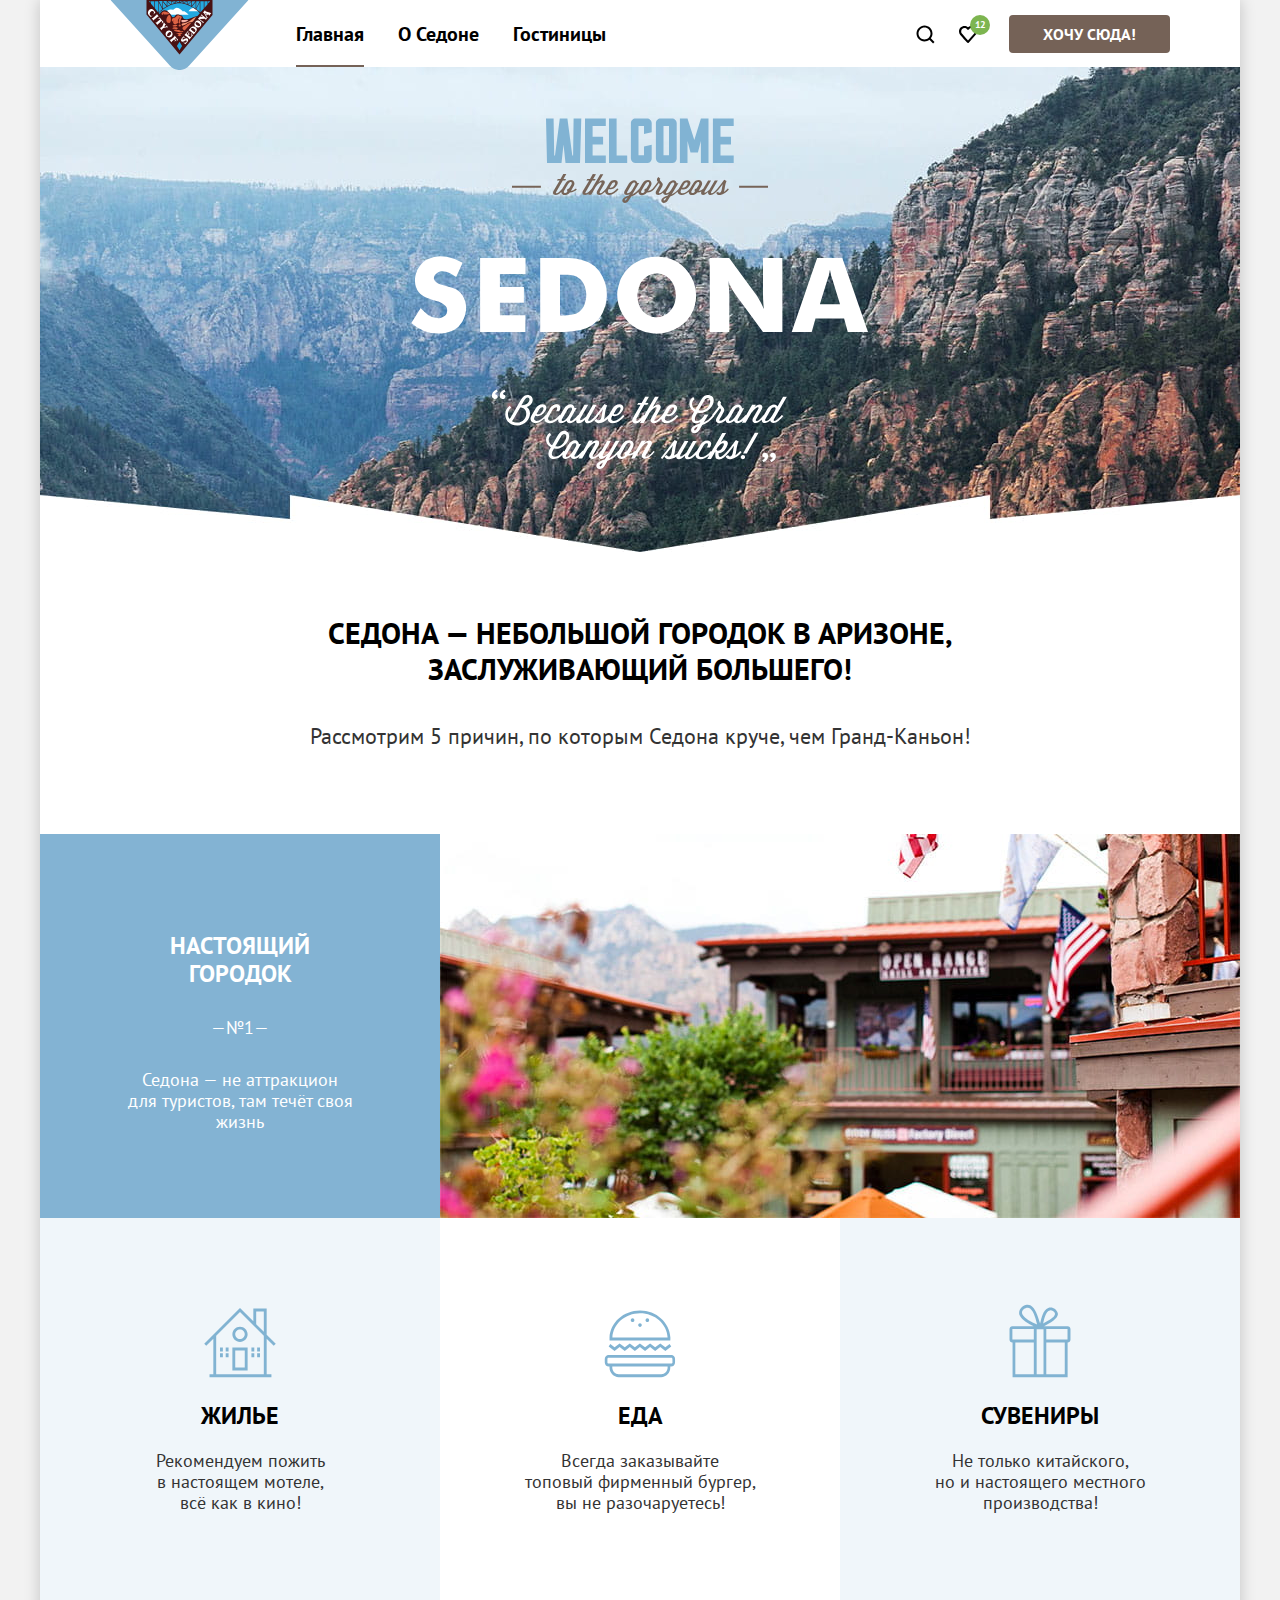
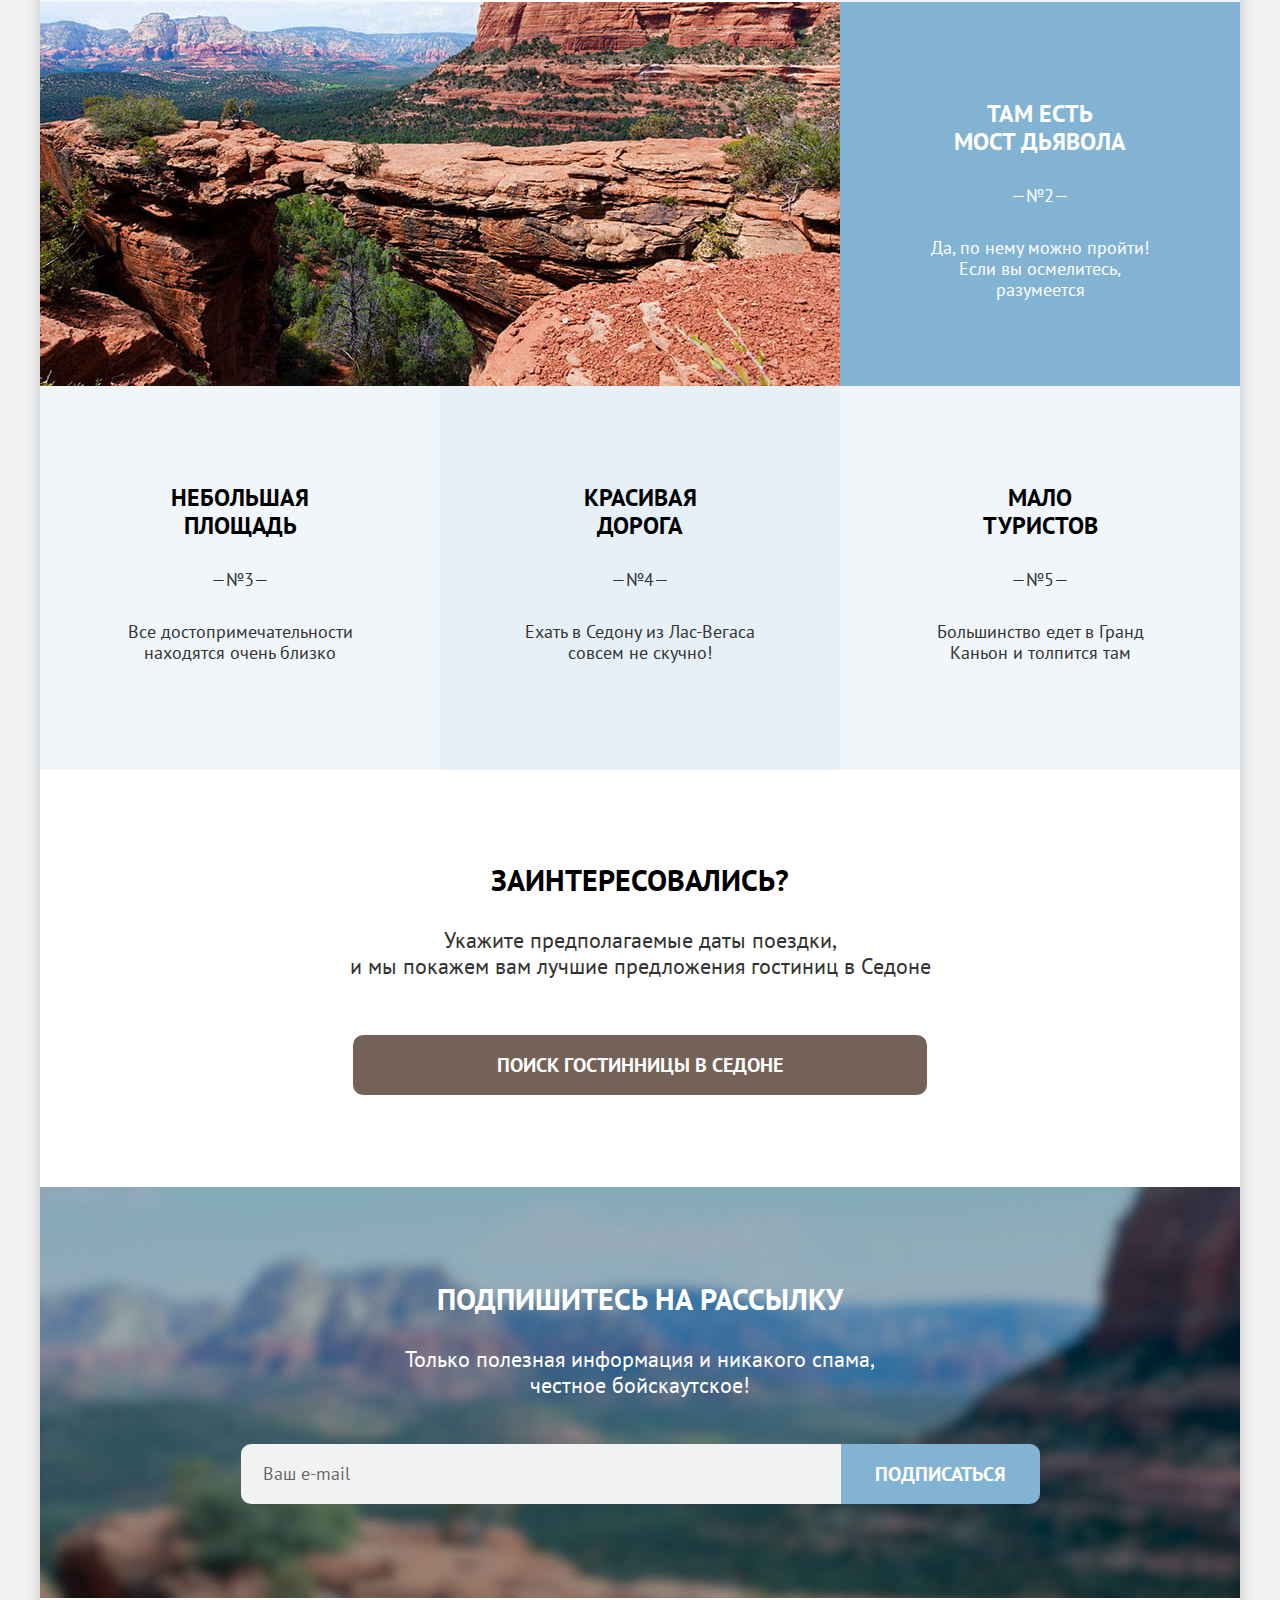
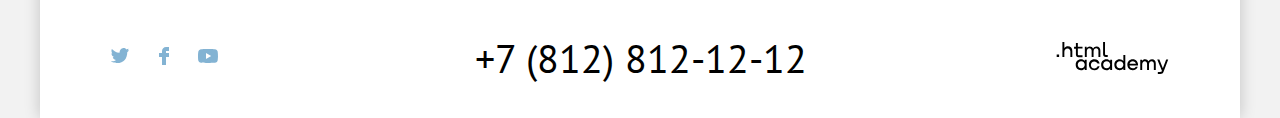
==== commit b1a28696: "Внесение правок" ====
--- a/index.html
+++ b/index.html
@@ -58,7 +58,7 @@
     <main class="main-container main-index">
       <div class="main-header">
         <h1 class="visually-hidden">Welcome to the gorgeous Sedona.</h1>
-        <img class="logo" src="images/welcome.svg" alt="Добро пожаловать." />
+        <img class="logo" src="images/welcome.svg" width="458" height="352" alt="Добро пожаловать." />
       </div>
       <section class="reasons">
         <div class="sedona-description">
@@ -74,8 +74,7 @@
               <h3 class="reasons-title">Настоящий<br />городок</h3>
               <span class="reasons-number">—№1—</span>
               <p class="reasons-description">
-                Седона — не аттракцион<br />для туристов, там течёт
-                своя жизнь
+                Седона — не аттракцион<br />для туристов, там течёт своя жизнь
               </p>
             </div>
             <div class="reasons-image-wrapper">
@@ -196,9 +195,7 @@
           </li>
         </ul>
       </section>
-      <div class="footer-contact">
-        <a class="footer-contact-tel" href="tel:+78128121212">+7 (812) 812-12-12</a>
-      </div>
+      <a class="footer-contact-tel" href="tel:+78128121212">+7 (812) 812-12-12</a>
       <div>
         <a class="logo-htmlacademy" href="https://htmlacademy.ru/">
           <svg class="footer-logo" width="115" height="33" viewBox="0 0 115 34" fill="none"
@@ -210,7 +207,7 @@
       </div>
     </footer>
 
-    <!-- Для закрытия модального окна в первый div добавить класс "modal-container-close" -->
+    <!-- Для открытия/закрытия модального окна в первом div удалить/добавить класс "modal-container-close" -->
     <div class="modal-container modal-container-close">
       <div class="modal modal-search">
         <div class="modal-title-close">
@@ -246,19 +243,19 @@
             <div class="field-group field-group-adult">
               <span class="modal-field-label">Взрослые:</span>
               <div class="number" data-step="1" data-min="1" data-max="100">
-                <a href="#" class="number-minus">
+                <button class="number-minus">
                   <svg class="number-minus-icon" width="20" height="20" viewBox="0 0 20 20" fill="none"
                     xmlns="http://www.w3.org/2000/svg">
                     <path d="M3 9v2h14V9H3Z" />
                   </svg>
-                </a>
+                </button>
                 <input class="number-text" type="text" name="count" value="1">
-                <a href="#" class="number-plus">
+                <button class="number-plus">
                   <svg class="number-plus-icon" width="20" height="20" viewBox="0 0 20 20" fill="none"
                     xmlns="http://www.w3.org/2000/svg">
                     <path d="M17 9h-6V3H9v6H3v2h6v6h2v-6h6V9Z" />
                   </svg>
-                </a>
+                </button>
               </div>
             </div>
             <div class="field-group field-group-kid">
--- a/styles/styles.css
+++ b/styles/styles.css
@@ -28,7 +28,7 @@
   font-size: 22px;
   line-height: 26px;
   color: #333333;
-  background-color: #ffffff;
+  background-color: #f2f2f2;
 }
 
 .button-filter {
@@ -146,11 +146,6 @@
 
 .page-header {
   background-color: #ffffff;
-  /* position: sticky;
-	top: 0;
-	left: 0;
-	width: 100%;
-	z-index: 1000; */
 }
 
 .navigation {
@@ -173,7 +168,7 @@
   padding: 0;
   list-style-type: none;
   align-items: center;
-  height: 65px;
+  min-height: 65px;
 }
 
 .navigation-user {
@@ -313,7 +308,7 @@
   padding-top: 51px;
   padding-bottom: 82px;
   color: #333333;
-  background-color: #ffffff;
+  background-color: #333333;
   background-image: url("../images/background/bg-header.jpg");
   background-size: 100% auto;
   background-repeat: no-repeat;
@@ -322,7 +317,8 @@
 .page-container {
   width: 1200px;
   margin: 0 auto;
-  padding: 0 40px;
+  background-color: #ffffff;
+  box-shadow: 0px 0px 15px rgba(0, 0, 0, 0.2);
 }
 
 .logo {
@@ -485,7 +481,7 @@
 .newsletter {
   padding: 94px 0;
   color: #000000;
-  background-color: #ffffff;
+  background-color: #333333;
   background-image: url("../images/background/bg-newsletter.jpg");
   background-size: 100% auto;
   background-repeat: no-repeat;
@@ -513,6 +509,7 @@
   font-size: 40px;
   font-weight: 400;
   line-height: 40px;
+  background-color: #ffffff;
 }
 
 .footer-social {
@@ -543,7 +540,7 @@
   margin-right: 0;
 }
 
-.footer-contact {
+.footer-contact-tel {
   display: flex;
   align-items: center;
   justify-content: center;
@@ -556,15 +553,15 @@
   margin-left: 34px;
 }
 
-.footer-contact:hover .footer-contact-tel {
+.footer-contact-tel:hover {
   color: #756257;
 }
 
-.footer-contact:focus {
+.footer-contact-tel:focus {
   border: 3px solid #83b3d3;
 }
 
-.footer-contact:active .footer-contact-tel {
+.footer-contact-tel:active {
   color: rgba(117, 98, 87, 0.3);
 }
 
@@ -636,17 +633,19 @@
 }
 
 .catalog-header {
-  padding: 32px 72px 83px;
-  margin-bottom: 32px;
-  color: #ffffff;
+  padding: 32px 72px 70px;
+  margin-bottom: 43px;
+  color: #ffffff;
+  background-color: #333333;
   background-image: url("../images/background/bg-catalog.jpg");
-  background-size: 100% auto;
+  /* background-size: 100% auto; */
+  background-size: cover;
   background-repeat: no-repeat;
 }
 
 .inner-header-title {
   margin-top: 0;
-  margin-bottom: -5px;
+  margin-bottom: -7px;
   font-size: 60px;
   line-height: 78px;
   font-weight: 700;
@@ -1190,7 +1189,7 @@
 .range-scale {
   position: relative;
   height: 4px;
-  margin-top: 32px;
+  margin-top: 27px;
   background-color: rgba(255, 255, 255, 0.3);
 }
 
@@ -1611,7 +1610,8 @@
 .number-text {
   display: flex;
   color: #000000;
-  line-height: 50px;
+  font-family: "PT Sans", sans-serif;
+  line-height: 24px;
   font-weight: 700;
   font-size: 18px;
   height: 50px;
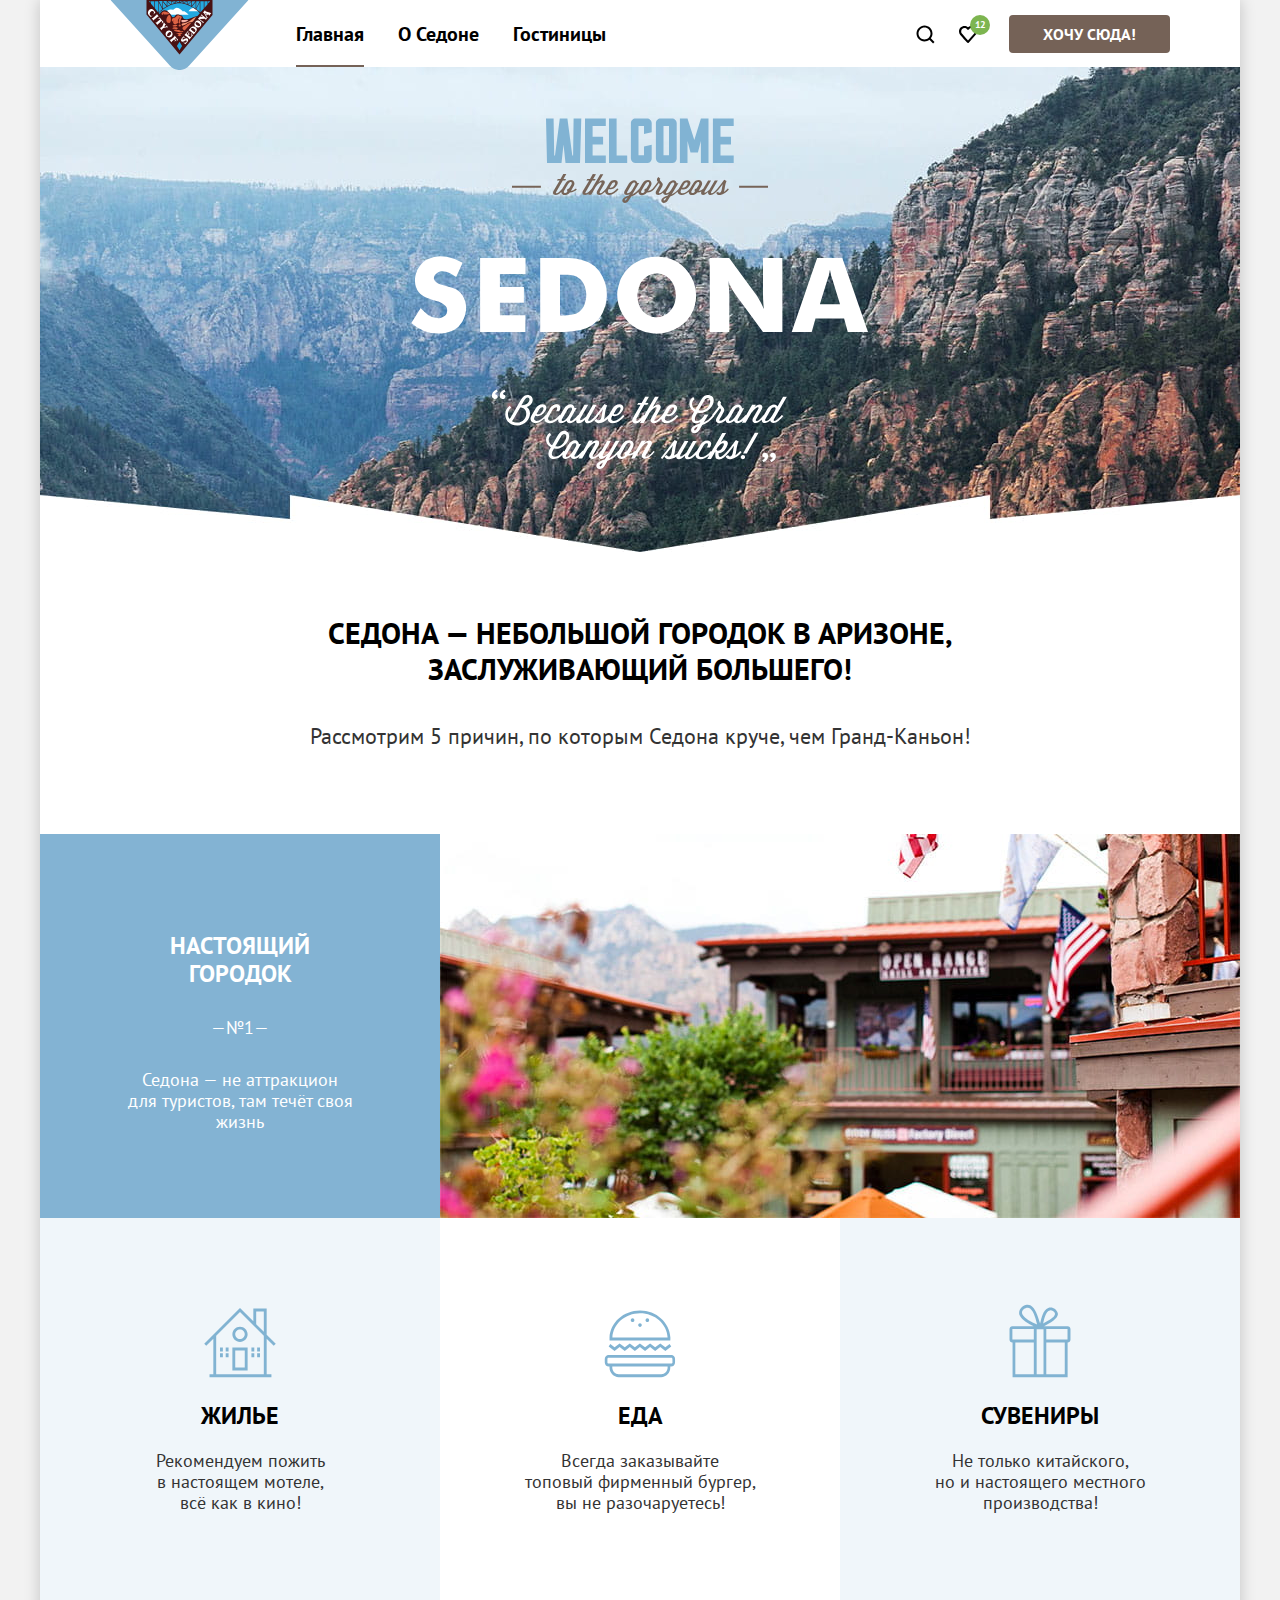
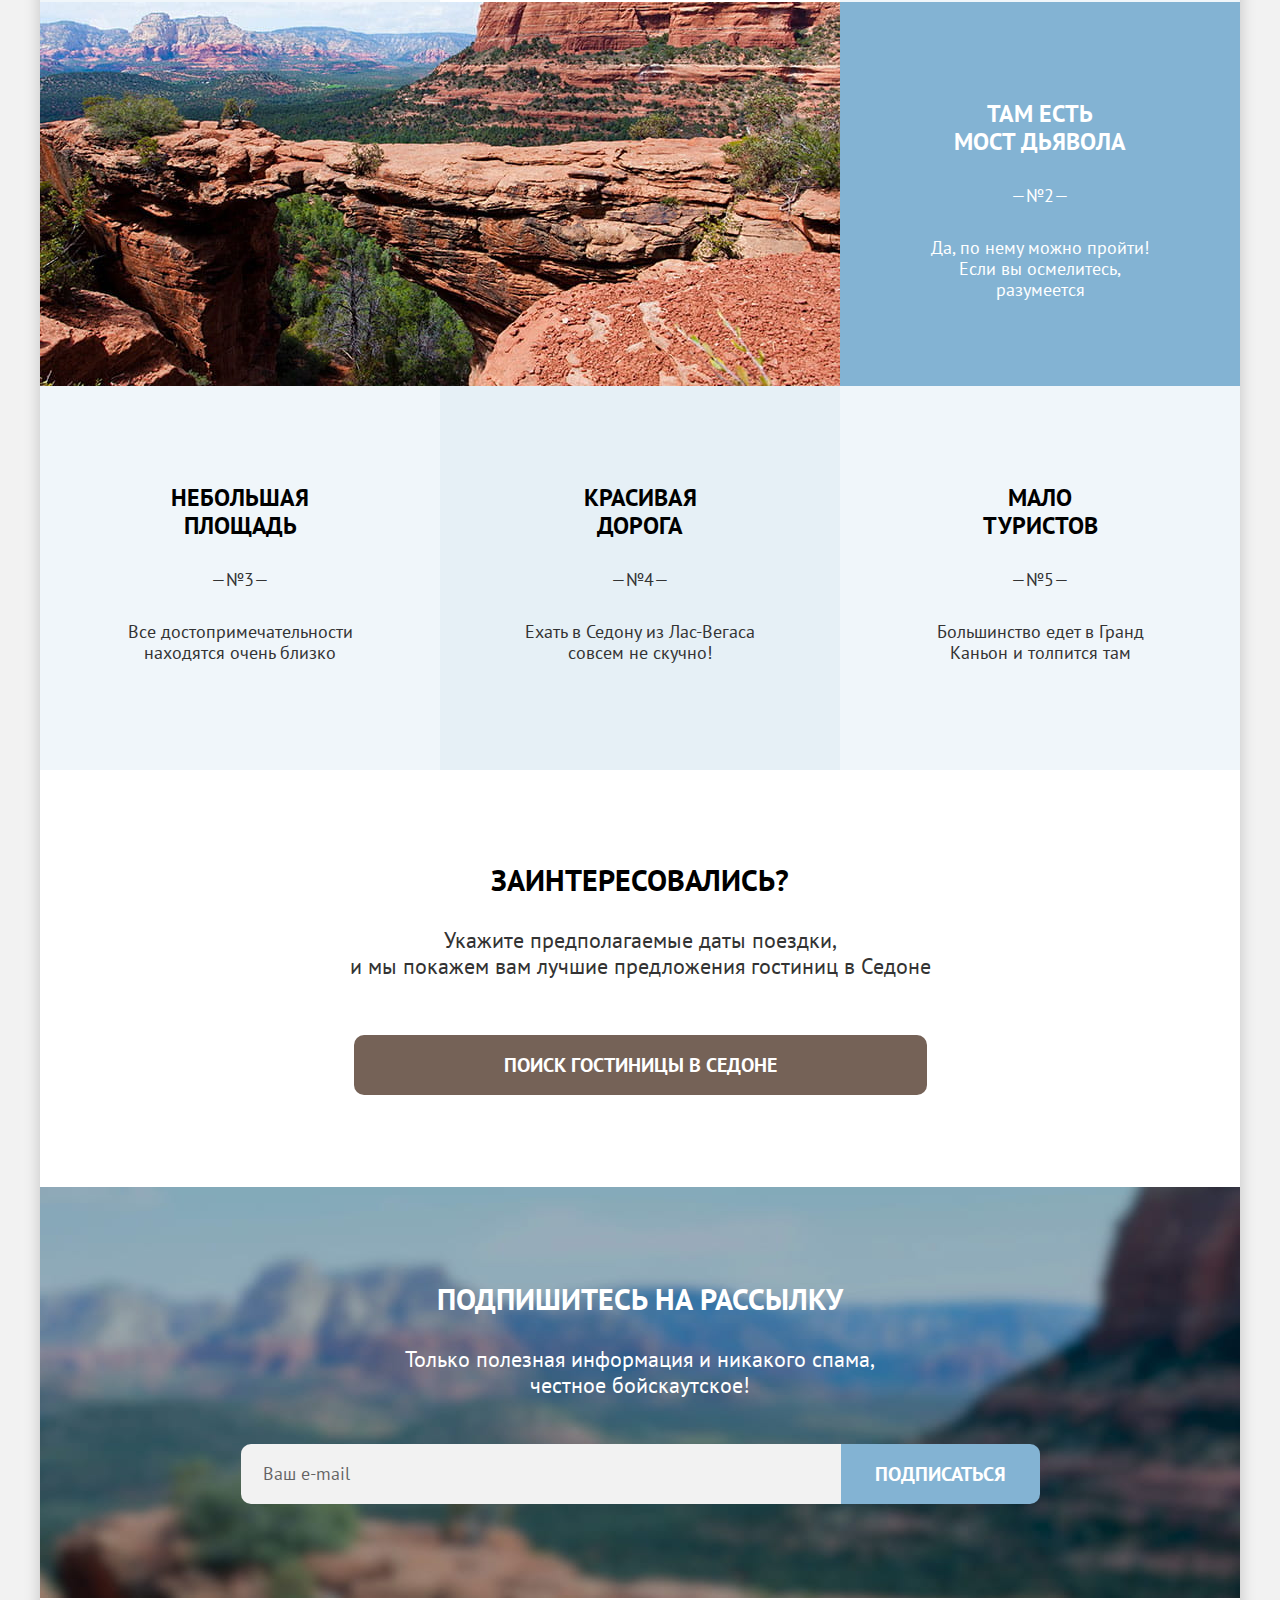
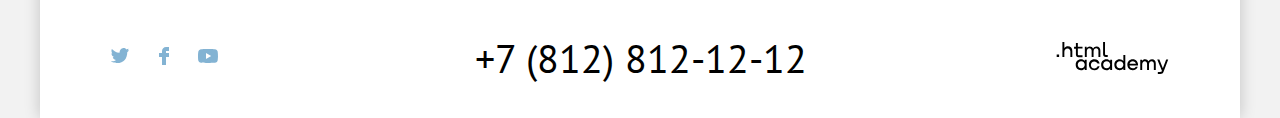
==== commit 9c3156a4: "Внесение правок" ====
--- a/index.html
+++ b/index.html
@@ -145,7 +145,7 @@
         <p class="hotels-description">
           Укажите предполагаемые даты поездки,<br />и мы покажем вам лучшие предложения гостиниц в Седоне
         </p>
-        <a class="button-all" href="catalog.html">Поиск гостинницы в Седоне</a>
+        <a class="button-all" href="catalog.html">Поиск гостиницы в Седоне</a>
       </section>
       <section class="newsletter">
         <h2 class="newsletter-title">Подпишитесь на рассылку</h2>
@@ -198,7 +198,7 @@
       <a class="footer-contact-tel" href="tel:+78128121212">+7 (812) 812-12-12</a>
       <div>
         <a class="logo-htmlacademy" href="https://htmlacademy.ru/">
-          <svg class="footer-logo" width="115" height="33" viewBox="0 0 115 34" fill="none"
+          <svg class="footer-logo" aria-hidden="true" width="115" height="33" viewBox="0 0 115 34" fill="none"
             xmlns="http://www.w3.org/2000/svg">
             <path
               d="M0 12.9v2.6h2.5v-2.6H0ZM11.6 4.5c-1.6 0-2.8.7-3.6 1.7h-.1V0h-2v15.5h2v-5.3c0-2.1 1.3-3.6 3.3-3.6 1.8 0 2.9 1.4 2.9 3.2v5.7h2V9.4c.1-3-1.8-4.9-4.5-4.9ZM26.6 4.8h-4.8V1.1h-2v3.8h-1.9v2h1.9v6c0 1.7 1 2.7 2.7 2.7h4.1v-2h-3.7c-.7 0-1.1-.4-1.1-1.1V6.8h4.8v-2ZM41.1 4.6c-1.6 0-2.9.8-3.5 2.1h-.1c-.6-1.2-1.8-2.1-3.4-2.1-1.4 0-2.5.8-3.1 1.8h-.1V4.8H29v10.6h2V10c0-2 1-3.5 2.6-3.5 1.5 0 2.4 1 2.4 2.6v6.3h2V9.8c0-2.4 1.4-3.3 2.6-3.3 1.5 0 2.4 1 2.4 2.6v6.3h2V8.9c.1-2.5-1.4-4.3-3.9-4.3ZM47.8 12.7c0 1.7 1 2.7 2.8 2.7h2v-2h-1.7c-.7 0-1.1-.4-1.1-1.1V0h-2v12.7ZM28.9 19.7c-.9-1.1-2.2-1.8-3.9-1.8-3.1 0-5.4 2.3-5.4 5.6s2.3 5.6 5.4 5.6c1.8 0 3-.8 3.8-1.9h.1v1.6h2V18.2h-2v1.5Zm-3.6 7.4c-2.2 0-3.6-1.6-3.6-3.6s1.4-3.6 3.6-3.6 3.6 1.6 3.6 3.6c0 1.9-1.4 3.6-3.6 3.6ZM44.2 22c-.5-2.4-2.6-4.1-5.4-4.1-3.4 0-5.6 2.5-5.6 5.6 0 3.1 2.2 5.6 5.6 5.6 2.8 0 4.9-1.8 5.4-4.2h-2.1c-.4 1.3-1.7 2.3-3.3 2.3-2.2 0-3.6-1.6-3.6-3.6s1.4-3.6 3.6-3.6c1.6 0 2.8 1 3.3 2.2h2.1V22ZM55.1 19.7c-.9-1.1-2.2-1.8-3.9-1.8-3.1 0-5.4 2.3-5.4 5.6s2.3 5.6 5.4 5.6c1.8 0 3-.8 3.8-1.9h.1v1.6h2V18.2h-2v1.5Zm-3.6 7.4c-2.2 0-3.6-1.6-3.6-3.6s1.4-3.6 3.6-3.6 3.6 1.6 3.6 3.6c0 1.9-1.5 3.6-3.6 3.6ZM68.7 19.8c-.9-1.1-2.2-1.9-3.9-1.9-3.1 0-5.4 2.3-5.4 5.6s2.2 5.6 5.4 5.6c1.7 0 3-.8 3.8-1.8h.1v1.5h2V13.4h-2v6.4Zm-3.6 7.3c-2.2 0-3.6-1.6-3.6-3.6s1.4-3.6 3.6-3.6 3.6 1.6 3.6 3.6c-.1 2-1.5 3.6-3.6 3.6ZM78.3 17.9c-3.3 0-5.5 2.5-5.5 5.6 0 3 2.1 5.6 5.5 5.6 2.5 0 4.5-1.3 5.2-3.6h-2.1c-.5 1-1.6 1.6-3 1.6-1.9 0-3.3-1.3-3.4-2.9h8.8c.2-3.6-2-6.3-5.5-6.3Zm0 1.9c1.7 0 3 1 3.3 2.6h-6.5c.3-1.5 1.5-2.6 3.2-2.6ZM98.2 17.9c-1.6 0-2.9.8-3.6 2h-.1c-.6-1.2-1.8-2-3.4-2-1.4 0-2.5.7-3.1 1.8v-1.5h-1.9v10.6h2v-5.4c0-2 1-3.4 2.6-3.5 1.5 0 2.4 1 2.4 2.6v6.3h2v-5.6c0-2.4 1.4-3.3 2.6-3.3 1.5 0 2.4 1 2.4 2.6v6.3h2v-6.5c.1-2.6-1.4-4.4-3.9-4.4ZM109.4 27l-3.6-8.9h-2.2l4.8 11.6c-.3.9-.7 1.2-1.7 1.2h-2.5v2h2.5c1.8 0 2.8-.8 3.5-2.6l4.7-12.2h-2.1l-3.4 8.9Z" />
@@ -244,15 +244,15 @@
               <span class="modal-field-label">Взрослые:</span>
               <div class="number" data-step="1" data-min="1" data-max="100">
                 <button class="number-minus">
-                  <svg class="number-minus-icon" width="20" height="20" viewBox="0 0 20 20" fill="none"
-                    xmlns="http://www.w3.org/2000/svg">
+                  <svg class="number-minus-icon" aria-hidden="true" width="20" height="20" viewBox="0 0 20 20"
+                    fill="none" xmlns="http://www.w3.org/2000/svg">
                     <path d="M3 9v2h14V9H3Z" />
                   </svg>
                 </button>
                 <input class="number-text" type="text" name="count" value="1">
                 <button class="number-plus">
-                  <svg class="number-plus-icon" width="20" height="20" viewBox="0 0 20 20" fill="none"
-                    xmlns="http://www.w3.org/2000/svg">
+                  <svg class="number-plus-icon" aria-hidden="true" width="20" height="20" viewBox="0 0 20 20"
+                    fill="none" xmlns="http://www.w3.org/2000/svg">
                     <path d="M17 9h-6V3H9v6H3v2h6v6h2v-6h6V9Z" />
                   </svg>
                 </button>
@@ -263,7 +263,7 @@
                 <span class="modal-field-label form-label-icon">Дети:</span>
                 <span class="tooltip">
                   <button class="tooltip-toggle" type="button" aria-labelledby="tooltip-label">
-                    <svg class="tooltip-icon" width="20" height="20" viewBox="0 0 20 20" fill="none"
+                    <svg class="tooltip-icon" aria-hidden="true" width="20" height="20" viewBox="0 0 20 20" fill="none"
                       xmlns="http://www.w3.org/2000/svg">
                       <path fill-rule="evenodd" clip-rule="evenodd" d="M9 4h2v2H9V4Zm2 12H9V7h2v9Z" />
                     </svg>
@@ -276,15 +276,15 @@
               </span>
               <div class="number" data-step="1" data-min="1" data-max="100">
                 <button class="number-minus" type="button">
-                  <svg class="number-minus-icon" width="20" height="20" viewBox="0 0 20 20" fill="none"
-                    xmlns="http://www.w3.org/2000/svg">
+                  <svg class="number-minus-icon" aria-hidden="true" width="20" height="20" viewBox="0 0 20 20"
+                    fill="none" xmlns="http://www.w3.org/2000/svg">
                     <path d="M3 9v2h14V9H3Z" />
                   </svg>
                 </button>
                 <input class="number-text" type="text" name="count" value="1">
                 <button class="number-plus" type="button">
-                  <svg class="number-plus-icon" width="20" height="20" viewBox="0 0 20 20" fill="none"
-                    xmlns="http://www.w3.org/2000/svg">
+                  <svg class="number-plus-icon" aria-hidden="true" width="20" height="20" viewBox="0 0 20 20"
+                    fill="none" xmlns="http://www.w3.org/2000/svg">
                     <path d="M17 9h-6V3H9v6H3v2h6v6h2v-6h6V9Z" />
                   </svg>
                 </button>
--- a/styles/styles.css
+++ b/styles/styles.css
@@ -126,7 +126,7 @@
   text-align: center;
   text-transform: uppercase;
   text-decoration: none;
-  padding: 12px 144px;
+  padding: 12px 150px;
   border-radius: 10px;
   border: none;
   cursor: pointer;
@@ -359,7 +359,6 @@
 .advantages-list {
   display: flex;
   flex-wrap: wrap;
-  justify-content: space-between;
   margin: 0;
   padding: 0;
   list-style-type: none;
@@ -999,6 +998,7 @@
   border-radius: 4px;
   border: none;
   cursor: pointer;
+  width: 141px;
 }
 
 .hotel-card-button:hover {
@@ -1075,6 +1075,7 @@
   text-decoration: none;
   padding: 8px 23px;
   border-radius: 4px;
+  width: 87px;
 }
 
 .hotel-card-link-more:hover {
@@ -1197,6 +1198,11 @@
   position: absolute;
   height: 4px;
   background-color: #ffffff;
+}
+
+.range-bar-style {
+  left: 0;
+  width: 227px;
 }
 
 .range-toggle {
